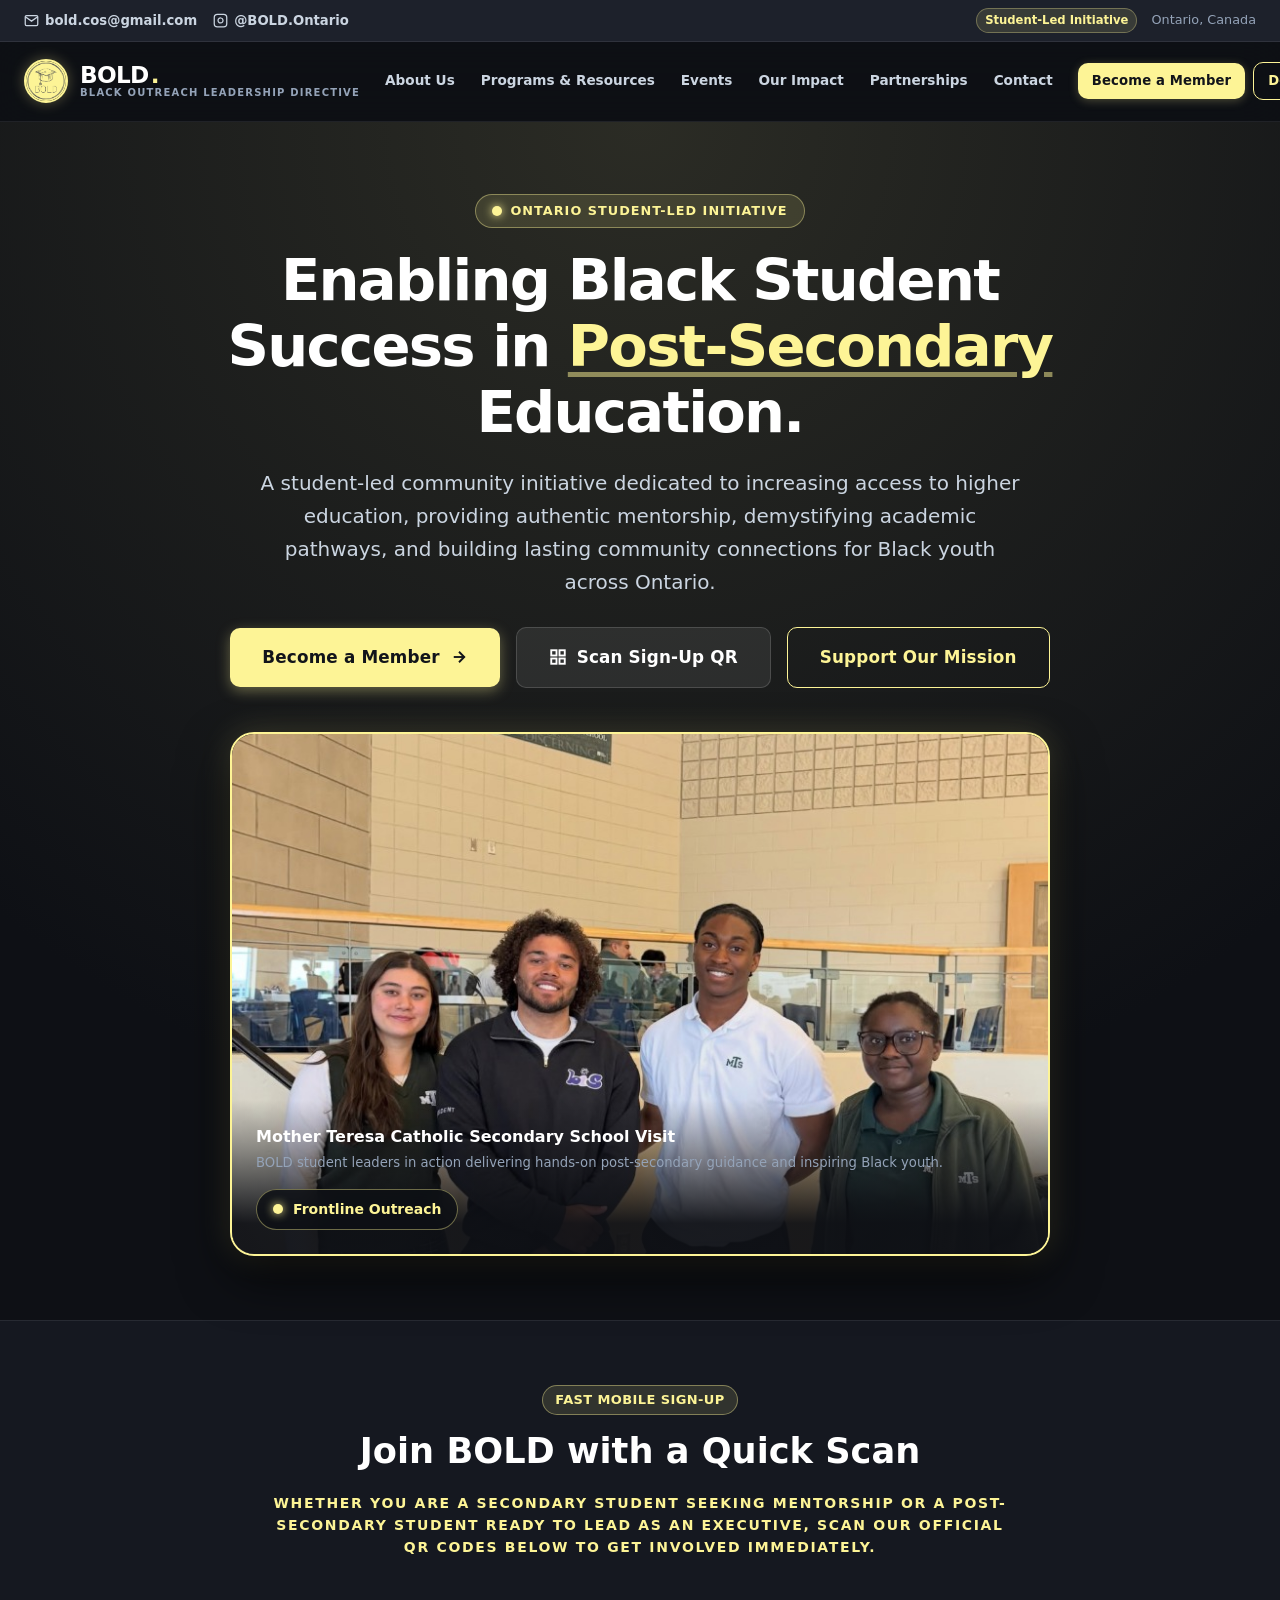
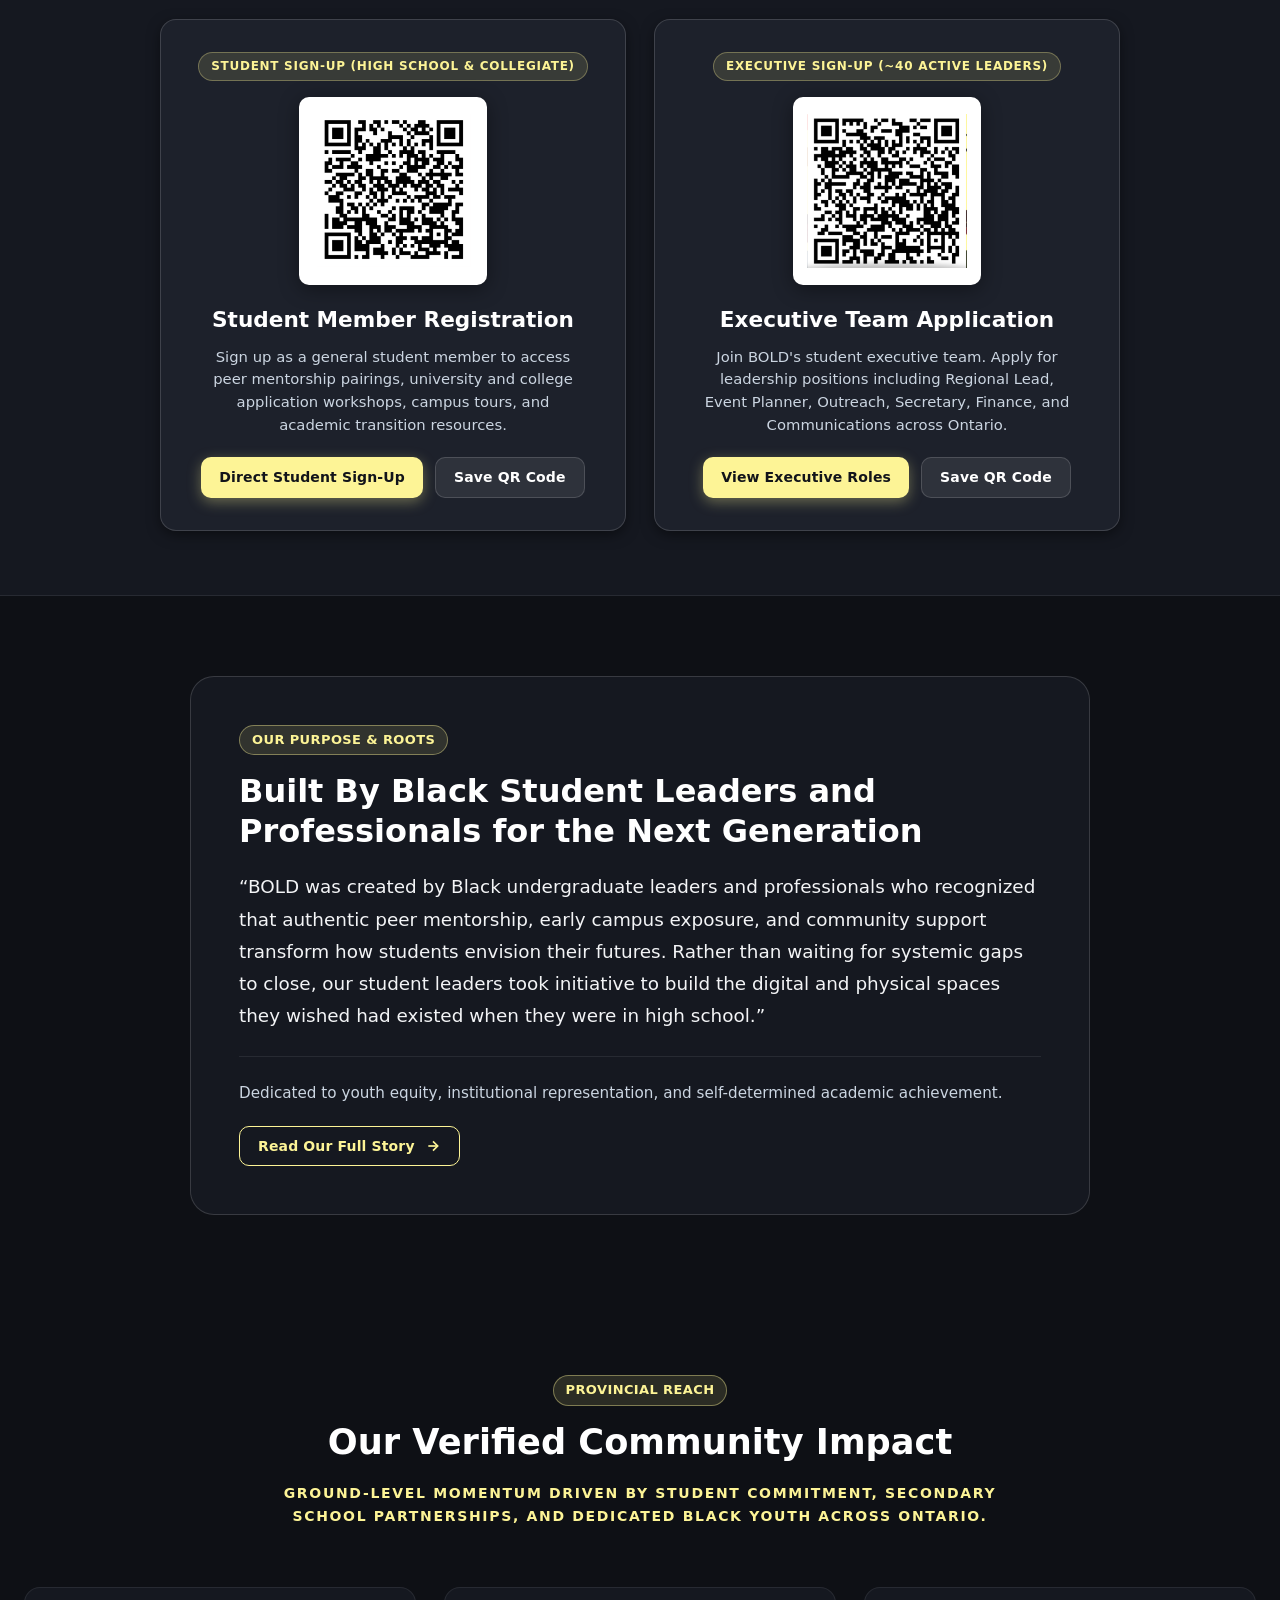
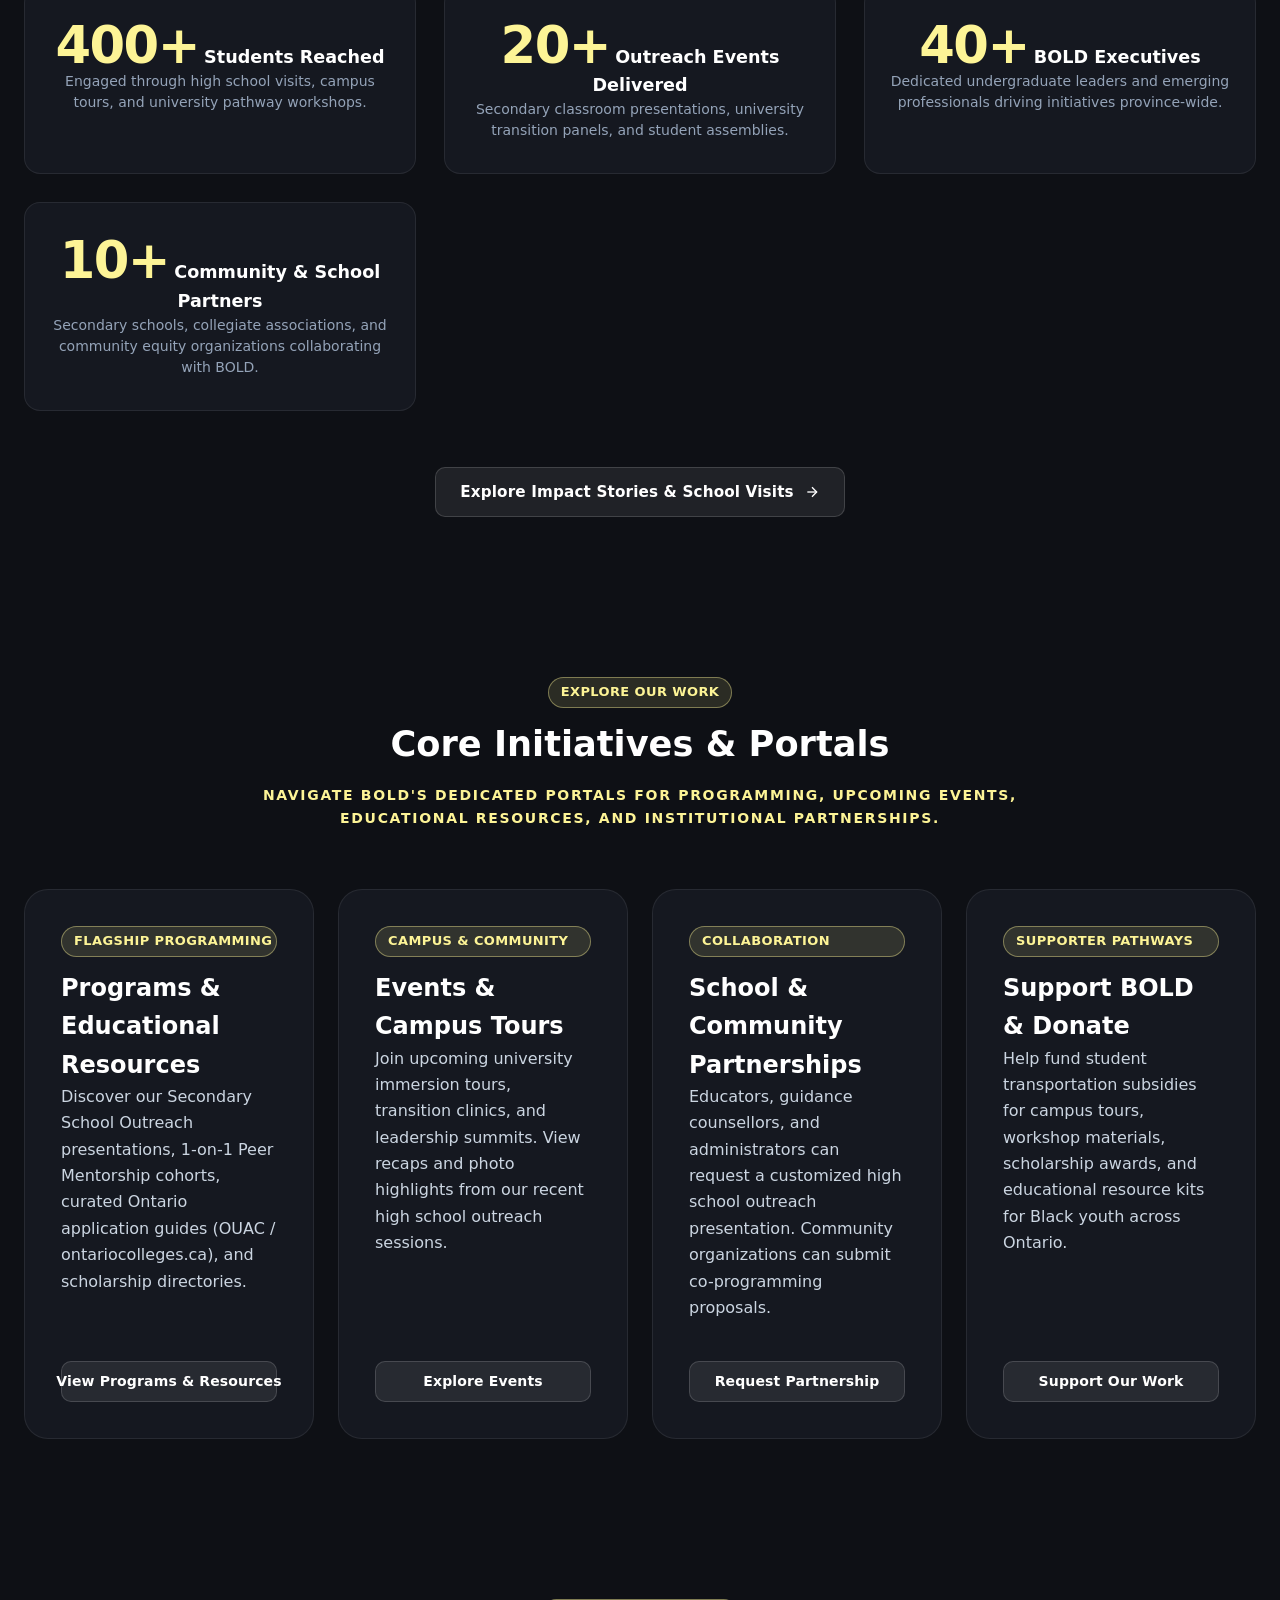
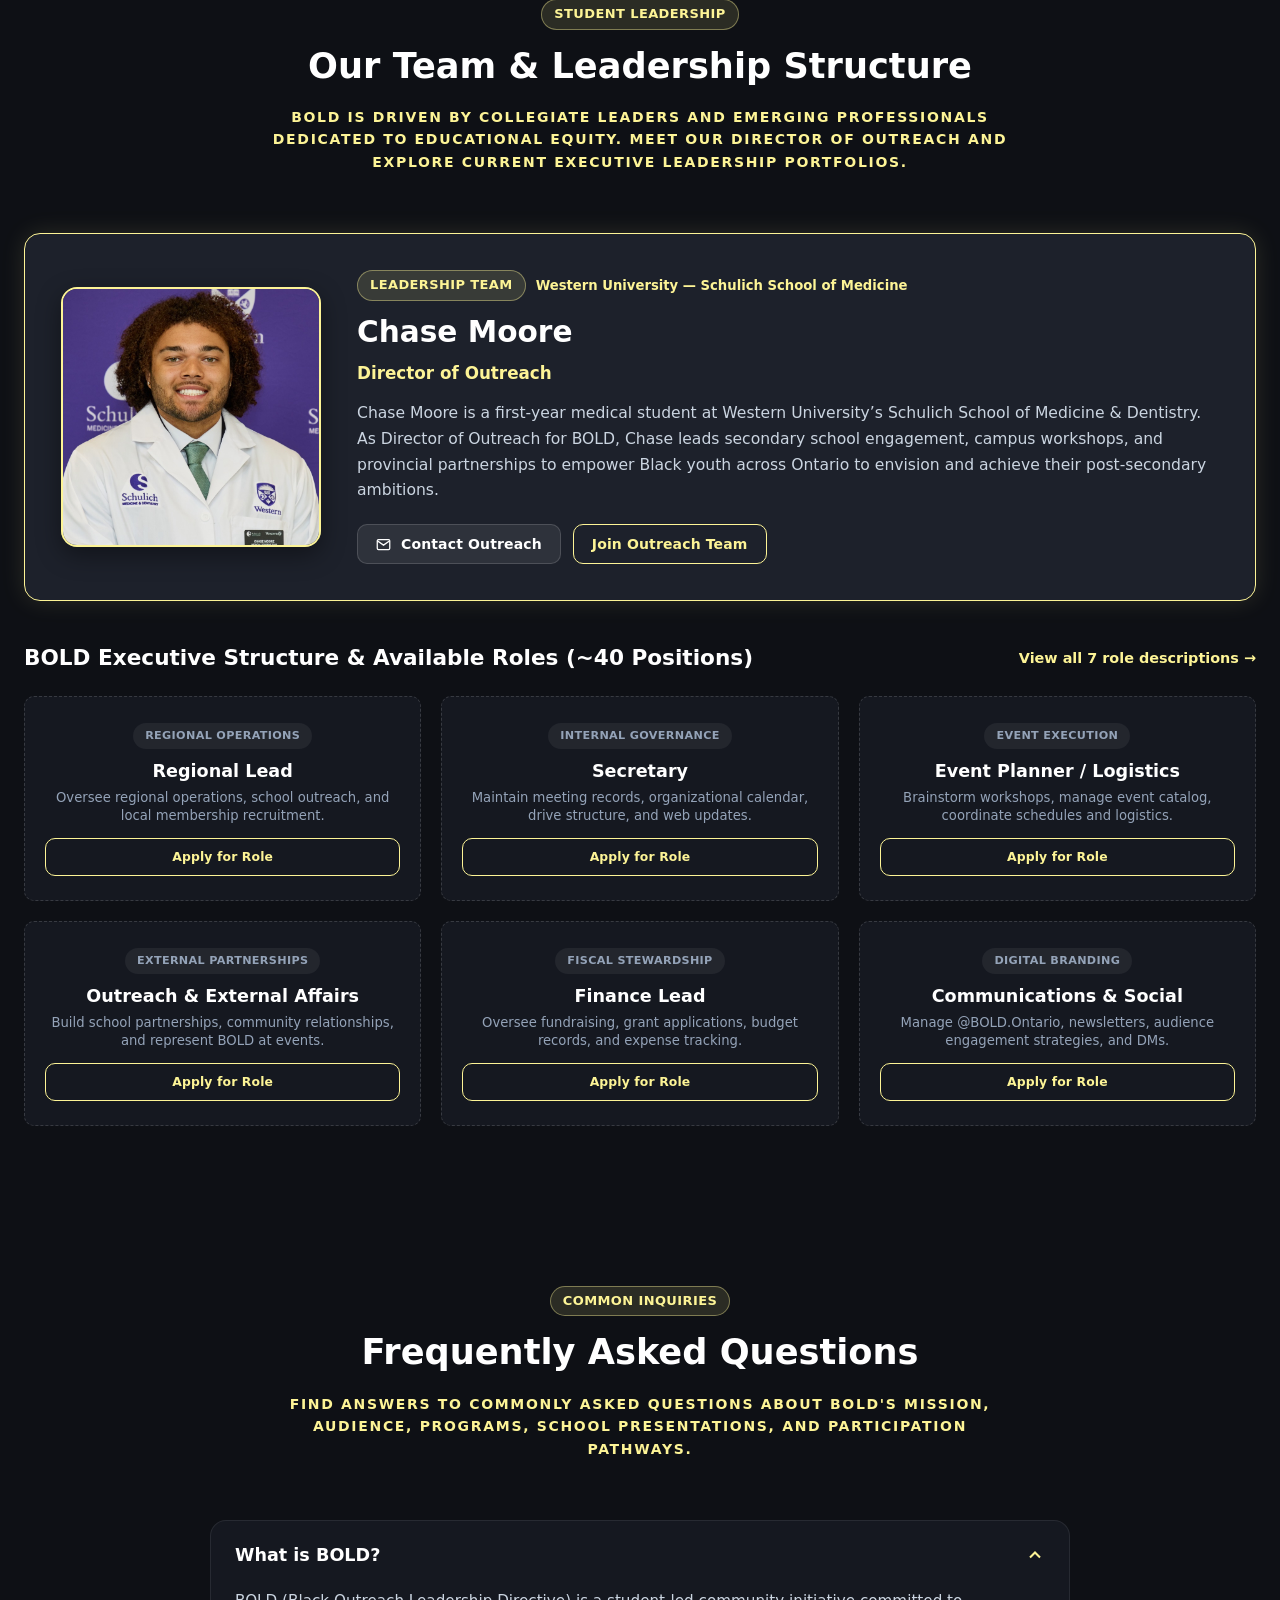
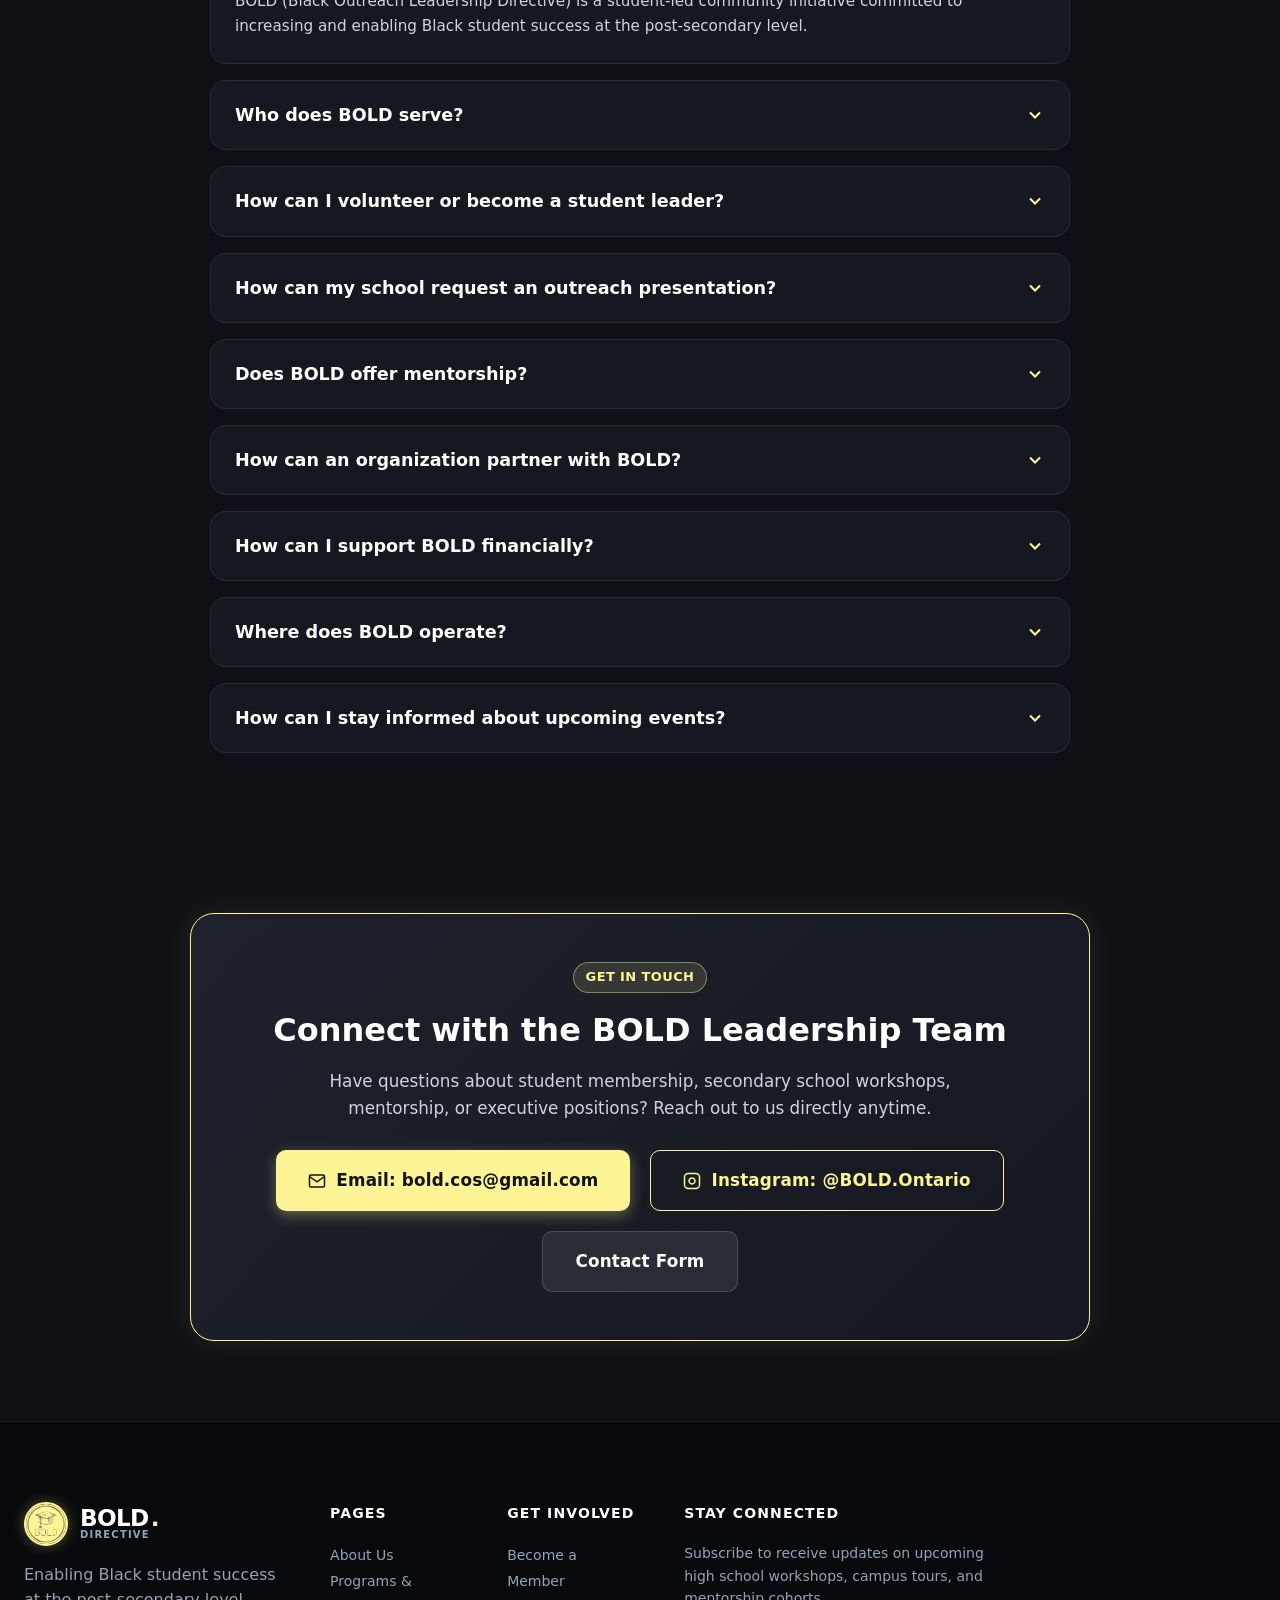
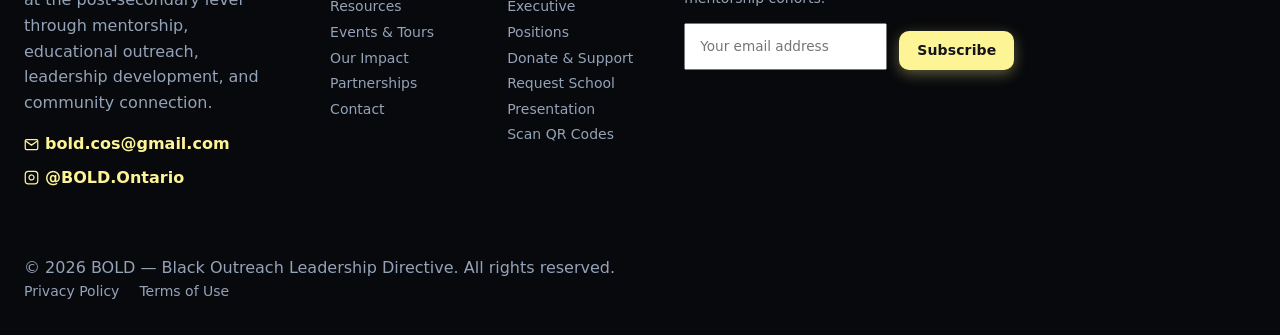
==== index.html @ ca9efd26 "Add files via upload" ====
<!DOCTYPE html>
<html lang="en-CA">
<head>
  <meta charset="UTF-8">
  <meta name="viewport" content="width=device-width, initial-scale=1.0">
  <title>BOLD — Black Outreach Leadership Directive | Enabling Black Student Success</title>
  <meta name="description" content="BOLD is a student-led community initiative dedicated to increasing and enabling Black student success at the post-secondary level in Ontario through mentorship, school outreach, and leadership.">
  <link rel="stylesheet" href="css/style.css">
  <link rel="icon" type="image/png" href="assets/images/bold-logo.png">
</head>
<body>

  <!-- Prominent Top Contact Bar -->
  <aside class="prominent-contact-bar" aria-label="Official Contact Information">
    <div class="container prominent-contact-inner">
      <div class="contact-bar-left">
        <a href="mailto:bold.cos@gmail.com" class="contact-item-link">
          <svg width="15" height="15" viewBox="0 0 24 24" fill="none" stroke="currentColor" stroke-width="2"><path d="M4 4h16c1.1 0 2 .9 2 2v12c0 1.1-.9 2-2 2H4c-1.1 0-2-.9-2-2V6c0-1.1.9-2 2-2z"></path><polyline points="22,6 12,13 2,6"></polyline></svg>
          <span>bold.cos@gmail.com</span>
        </a>
        <a href="https://instagram.com/BOLD.Ontario" target="_blank" rel="noopener noreferrer" class="contact-item-link">
          <svg width="15" height="15" viewBox="0 0 24 24" fill="none" stroke="currentColor" stroke-width="2"><rect x="2" y="2" width="20" height="20" rx="5" ry="5"></rect><path d="M16 11.37A4 4 0 1 1 12.63 8 4 4 0 0 1 16 11.37z"></path><line x1="17.5" y1="6.5" x2="17.51" y2="6.5"></line></svg>
          <span>@BOLD.Ontario</span>
        </a>
      </div>
      <div class="contact-bar-right">
        <span class="contact-item-badge">Student-Led Initiative</span>
        <span style="color: var(--text-muted); font-size: 0.8rem;">Ontario, Canada</span>
      </div>
    </div>
  </aside>

  <!-- Sticky Site Header -->
  <header class="site-header" role="banner">
    <div class="container header-inner">
      <!-- Official Logo Lockup -->
      <a href="index.html" class="brand-logo" aria-label="BOLD Home">
        <img src="assets/images/bold-logo.png" alt="BOLD Official Logo" class="brand-logo-img">
        <div class="brand-text-wrap">
          <span class="brand-acronym">BOLD<span class="brand-dot">.</span></span>
          <span class="brand-subtext">Black Outreach Leadership Directive</span>
        </div>
      </a>

      <!-- Desktop Navigation Menu (Uniform Equivalent Spacing) -->
      <nav class="nav-menu" role="navigation" aria-label="Primary Navigation">
        <a href="about.html" class="nav-link">About Us</a>
        <a href="programs.html" class="nav-link">Programs & Resources</a>
        <a href="events.html" class="nav-link">Events</a>
        <a href="impact.html" class="nav-link">Our Impact</a>
        <a href="partnerships.html" class="nav-link">Partnerships</a>
        <a href="contact.html" class="nav-link">Contact</a>
      </nav>

      <!-- Header CTAs (Fully Visible, No Cutoff) -->
      <div class="header-actions">
        <a href="become-a-member.html" class="btn btn-member-nav">Become a Member</a>
        <a href="donate.html" class="btn btn-donate-nav">Donate</a>
      </div>

      <!-- Mobile Hamburger Toggle -->
      <button class="mobile-nav-toggle" aria-label="Open Navigation Menu" aria-expanded="false">
        <svg width="24" height="24" viewBox="0 0 24 24" fill="none" stroke="currentColor" stroke-width="2.2"><line x1="3" y1="12" x2="21" y2="12"></line><line x1="3" y1="6" x2="21" y2="6"></line><line x1="3" y1="18" x2="21" y2="18"></line></svg>
      </button>
    </div>
  </header>

  <!-- Mobile Drawer Overlay -->
  <div class="mobile-drawer-overlay" aria-hidden="true">
    <div class="mobile-drawer" role="dialog" aria-modal="true" aria-label="Mobile Navigation Menu">
      <div class="mobile-drawer-header">
        <a href="index.html" class="brand-logo">
          <img src="assets/images/bold-logo.png" alt="BOLD Logo" class="brand-logo-img">
          <div class="brand-text-wrap">
            <span class="brand-acronym">BOLD<span class="brand-dot">.</span></span>
            <span class="brand-subtext">Directive</span>
          </div>
        </a>
        <button class="mobile-drawer-close" aria-label="Close Menu">
          <svg width="22" height="22" viewBox="0 0 24 24" fill="none" stroke="currentColor" stroke-width="2.2"><line x1="18" y1="6" x2="6" y2="18"></line><line x1="6" y1="6" x2="18" y2="18"></line></svg>
        </button>
      </div>

      <nav class="mobile-drawer-menu">
        <a href="index.html" class="mobile-nav-link active">Home</a>
        <a href="about.html" class="mobile-nav-link">About Us</a>
        <a href="programs.html" class="mobile-nav-link">Programs & Resources</a>
        <a href="events.html" class="mobile-nav-link">Events</a>
        <a href="impact.html" class="mobile-nav-link">Our Impact</a>
        <a href="partnerships.html" class="mobile-nav-link">Partnerships</a>
        <a href="contact.html" class="mobile-nav-link">Contact</a>
        <a href="become-a-member.html" class="mobile-nav-link" style="color: var(--bold-yellow); font-weight: 700;">Become a Member</a>
        <a href="donate.html" class="mobile-nav-link" style="color: var(--bold-yellow); font-weight: 700;">Donate</a>
      </nav>

      <div style="padding-top: 20px; border-top: 1px solid var(--border-subtle); display: flex; flex-direction: column; gap: 12px;">
        <div style="font-size: 0.8rem; text-transform: uppercase; letter-spacing: 0.08em; color: var(--text-muted);">Direct Contact</div>
        <a href="mailto:bold.cos@gmail.com" style="color: var(--text-white); font-size: 0.95rem; font-weight: 600; text-decoration: none;">bold.cos@gmail.com</a>
        <a href="https://instagram.com/BOLD.Ontario" target="_blank" rel="noopener noreferrer" style="color: var(--bold-yellow); font-size: 0.95rem; font-weight: 700; text-decoration: none;">@BOLD.Ontario on Instagram</a>
      </div>
    </div>
  </div>

  <main id="mainContent">

    <!-- Hero Section (Front & Center High School Visit Photo) -->
    <section class="hero-section">
      <div class="container">
        <div class="hero-header-center">
          <div style="display: inline-flex; align-items: center; gap: 8px; background: rgba(253, 244, 150, 0.12); border: 1px solid rgba(253, 244, 150, 0.4); padding: 6px 16px; border-radius: var(--radius-full); margin-bottom: 20px;">
            <span class="pulse-indicator"></span>
            <span style="font-size: 0.8rem; font-weight: 800; text-transform: uppercase; letter-spacing: 0.08em; color: var(--bold-yellow);">Ontario Student-Led Initiative</span>
          </div>

          <h1 class="hero-title">
            Enabling Black Student Success in <span class="highlight-word">Post-Secondary</span> Education.
          </h1>

          <p class="hero-description">
            A student-led community initiative dedicated to increasing access to higher education, providing authentic mentorship, demystifying academic pathways, and building lasting community connections for Black youth across Ontario.
          </p>

          <div class="hero-cta-group">
            <a href="become-a-member.html" class="btn btn-primary btn-lg">
              <span>Become a Member</span>
              <svg width="18" height="18" viewBox="0 0 24 24" fill="none" stroke="currentColor" stroke-width="2.5"><line x1="5" y1="12" x2="19" y2="12"></line><polyline points="12 5 19 12 12 19"></polyline></svg>
            </a>
            <a href="#qr-signup" class="btn btn-secondary btn-lg">
              <svg width="18" height="18" viewBox="0 0 24 24" fill="none" stroke="currentColor" stroke-width="2.5"><rect x="3" y="3" width="7" height="7"></rect><rect x="14" y="3" width="7" height="7"></rect><rect x="14" y="14" width="7" height="7"></rect><rect x="3" y="14" width="7" height="7"></rect></svg>
              <span>Scan Sign-Up QR</span>
            </a>
            <a href="donate.html" class="btn btn-outline-yellow btn-lg">Support Our Mission</a>
          </div>
        </div>

        <!-- Front and Center Photo: Mother Teresa Catholic Secondary School Visit -->
        <div class="hero-featured-showcase">
          <img src="assets/images/event-school-visit.jpg" alt="BOLD High School Outreach Event at Mother Teresa Catholic Secondary School" loading="eager">
          <div class="hero-featured-caption">
            <div>
              <div style="font-weight: 800; font-size: 1rem; color: var(--text-white); margin-bottom: 2px;">
                Mother Teresa Catholic Secondary School Visit
              </div>
              <div style="color: var(--text-muted); font-size: 0.825rem;">
                BOLD student leaders in action delivering hands-on post-secondary guidance and inspiring Black youth.
              </div>
            </div>
            <div class="hero-caption-pill">
              <span class="pulse-indicator"></span>
              <span>Frontline Outreach</span>
            </div>
          </div>
        </div>
      </div>
    </section>

    <!-- Prominent QR Codes Sign-Up Section -->
    <section class="qr-codes-section" id="qr-signup">
      <div class="container">
        <div class="section-header text-center">
          <span class="badge badge-yellow" style="margin-bottom: 8px;">Fast Mobile Sign-Up</span>
          <h2 style="font-size: 2.2rem; font-weight: 900; color: var(--text-white); margin-bottom: 12px;">
            Join BOLD with a Quick Scan
          </h2>
          <p class="section-subtitle">
            Whether you are a secondary student seeking mentorship or a post-secondary student ready to lead as an executive, scan our official QR codes below to get involved immediately.
          </p>
        </div>

        <div class="qr-cards-grid">
          <!-- QR Card 1: Student Sign-up -->
          <article class="qr-card">
            <span class="qr-badge">Student Sign-Up (High School & Collegiate)</span>
            <div class="qr-image-wrapper">
              <img src="assets/images/qr-student-signup.png" alt="QR Code for BOLD Student Sign-Up" class="qr-image">
            </div>
            <h3 class="qr-card-title">Student Member Registration</h3>
            <p class="qr-card-desc">
              Sign up as a general student member to access peer mentorship pairings, university and college application workshops, campus tours, and academic transition resources.
            </p>
            <div style="display: flex; gap: 12px; flex-wrap: wrap; justify-content: center;">
              <a href="become-a-member.html#student-signup" class="btn btn-primary btn-sm">Direct Student Sign-Up</a>
              <a href="assets/images/qr-student-signup.png" download="BOLD-Student-Signup-QR.png" class="btn btn-secondary btn-sm">Save QR Code</a>
            </div>
          </article>

          <!-- QR Card 2: Executive Sign-up -->
          <article class="qr-card">
            <span class="qr-badge">Executive Sign-Up (~40 Active Leaders)</span>
            <div class="qr-image-wrapper">
              <img src="assets/images/qr-executive-signup.png" alt="QR Code for BOLD Executive Sign-Up" class="qr-image">
            </div>
            <h3 class="qr-card-title">Executive Team Application</h3>
            <p class="qr-card-desc">
              Join BOLD's student executive team. Apply for leadership positions including Regional Lead, Event Planner, Outreach, Secretary, Finance, and Communications across Ontario.
            </p>
            <div style="display: flex; gap: 12px; flex-wrap: wrap; justify-content: center;">
              <a href="become-a-member.html#exec-roles" class="btn btn-primary btn-sm">View Executive Roles</a>
              <a href="assets/images/qr-executive-signup.png" download="BOLD-Executive-Signup-QR.png" class="btn btn-secondary btn-sm">Save QR Code</a>
            </div>
          </article>
        </div>
      </div>
    </section>

    <!-- Mission & Founding Story Section (With Exact Verified Copy) -->
    <section class="section">
      <div class="container">
        <div style="max-width: 900px; margin: 0 auto; background: var(--bg-surface-1); border: 1px solid var(--border-medium); border-radius: var(--radius-xl); padding: 48px; position: relative;">
          <span class="badge badge-yellow" style="margin-bottom: 16px;">Our Purpose & Roots</span>
          <h2 style="font-size: 2rem; font-weight: 900; color: var(--text-white); margin-bottom: 20px; line-height: 1.25;">
            Built By Black Student Leaders and Professionals for the Next Generation
          </h2>
          <p style="font-size: 1.15rem; line-height: 1.75; color: var(--text-primary); margin-bottom: 24px; font-weight: 500;">
            “BOLD was created by Black undergraduate leaders and professionals who recognized that authentic peer mentorship, early campus exposure, and community support transform how students envision their futures. Rather than waiting for systemic gaps to close, our student leaders took initiative to build the digital and physical spaces they wished had existed when they were in high school.”
          </p>
          <div style="display: flex; align-items: center; justify-content: space-between; gap: 20px; flex-wrap: wrap; padding-top: 24px; border-top: 1px solid var(--border-subtle);">
            <div style="color: var(--text-secondary); font-size: 0.95rem;">
              Dedicated to youth equity, institutional representation, and self-determined academic achievement.
            </div>
            <a href="about.html" class="btn btn-outline-yellow btn-sm">
              <span>Read Our Full Story</span>
              <svg width="16" height="16" viewBox="0 0 24 24" fill="none" stroke="currentColor" stroke-width="2.5"><line x1="5" y1="12" x2="19" y2="12"></line><polyline points="12 5 19 12 12 19"></polyline></svg>
            </a>
          </div>
        </div>
      </div>
    </section>

    <!-- Verified Impact Metrics Section -->
    <section class="section section-dark">
      <div class="container">
        <div class="section-header text-center">
          <span class="badge badge-yellow" style="margin-bottom: 8px;">Provincial Reach</span>
          <h2 style="font-size: 2.2rem; font-weight: 900; color: var(--text-white); margin-bottom: 12px;">
            Our Verified Community Impact
          </h2>
          <p class="section-subtitle">
            Ground-level momentum driven by student commitment, secondary school partnerships, and dedicated Black youth across Ontario.
          </p>
        </div>

        <div class="impact-metrics-grid">
          <div class="metric-card">
            <span class="metric-number">400+</span>
            <span class="metric-label">Students Reached</span>
            <p class="metric-desc">Engaged through high school visits, campus tours, and university pathway workshops.</p>
          </div>
          <div class="metric-card">
            <span class="metric-number">20+</span>
            <span class="metric-label">Outreach Events Delivered</span>
            <p class="metric-desc">Secondary classroom presentations, university transition panels, and student assemblies.</p>
          </div>
          <div class="metric-card">
            <span class="metric-number">40+</span>
            <span class="metric-label">BOLD Executives</span>
            <p class="metric-desc">Dedicated undergraduate leaders and emerging professionals driving initiatives province-wide.</p>
          </div>
          <div class="metric-card">
            <span class="metric-number">10+</span>
            <span class="metric-label">Community & School Partners</span>
            <p class="metric-desc">Secondary schools, collegiate associations, and community equity organizations collaborating with BOLD.</p>
          </div>
        </div>

        <div style="text-align: center; margin-top: 36px;">
          <a href="impact.html" class="btn btn-secondary">
            <span>Explore Impact Stories & School Visits</span>
            <svg width="16" height="16" viewBox="0 0 24 24" fill="none" stroke="currentColor" stroke-width="2"><line x1="5" y1="12" x2="19" y2="12"></line><polyline points="12 5 19 12 12 19"></polyline></svg>
          </a>
        </div>
      </div>
    </section>

    <!-- Explore BOLD Portal Cards (Directing to Separate Pages) -->
    <section class="section">
      <div class="container">
        <div class="section-header text-center">
          <span class="badge badge-yellow" style="margin-bottom: 8px;">Explore Our Work</span>
          <h2 style="font-size: 2.2rem; font-weight: 900; color: var(--text-white); margin-bottom: 12px;">
            Core Initiatives & Portals
          </h2>
          <p class="section-subtitle">
            Navigate BOLD's dedicated portals for programming, upcoming events, educational resources, and institutional partnerships.
          </p>
        </div>

        <div style="display: grid; grid-template-columns: repeat(auto-fit, minmax(280px, 1fr)); gap: 24px;">
          <!-- Card 1 -->
          <div class="program-card">
            <span class="badge badge-yellow" style="margin-bottom: 12px;">Flagship Programming</span>
            <h3 class="program-title">Programs & Educational Resources</h3>
            <p class="program-desc">
              Discover our Secondary School Outreach presentations, 1-on-1 Peer Mentorship cohorts, curated Ontario application guides (OUAC / ontariocolleges.ca), and scholarship directories.
            </p>
            <div style="margin-top: auto; padding-top: 16px;">
              <a href="programs.html" class="btn btn-secondary btn-sm" style="width: 100%;">View Programs & Resources</a>
            </div>
          </div>

          <!-- Card 2 -->
          <div class="program-card">
            <span class="badge badge-yellow" style="margin-bottom: 12px;">Campus & Community</span>
            <h3 class="program-title">Events & Campus Tours</h3>
            <p class="program-desc">
              Join upcoming university immersion tours, transition clinics, and leadership summits. View recaps and photo highlights from our recent high school outreach sessions.
            </p>
            <div style="margin-top: auto; padding-top: 16px;">
              <a href="events.html" class="btn btn-secondary btn-sm" style="width: 100%;">Explore Events</a>
            </div>
          </div>

          <!-- Card 3 -->
          <div class="program-card">
            <span class="badge badge-yellow" style="margin-bottom: 12px;">Collaboration</span>
            <h3 class="program-title">School & Community Partnerships</h3>
            <p class="program-desc">
              Educators, guidance counsellors, and administrators can request a customized high school outreach presentation. Community organizations can submit co-programming proposals.
            </p>
            <div style="margin-top: auto; padding-top: 16px;">
              <a href="partnerships.html" class="btn btn-secondary btn-sm" style="width: 100%;">Request Partnership</a>
            </div>
          </div>

          <!-- Card 4 -->
          <div class="program-card">
            <span class="badge badge-yellow" style="margin-bottom: 12px;">Supporter Pathways</span>
            <h3 class="program-title">Support BOLD & Donate</h3>
            <p class="program-desc">
              Help fund student transportation subsidies for campus tours, workshop materials, scholarship awards, and educational resource kits for Black youth across Ontario.
            </p>
            <div style="margin-top: auto; padding-top: 16px;">
              <a href="donate.html" class="btn btn-secondary btn-sm" style="width: 100%;">Support Our Work</a>
            </div>
          </div>
        </div>
      </div>
    </section>

    <!-- Our Team & Leadership Structure Section -->
    <section class="section section-dark">
      <div class="container">
        <div class="section-header text-center">
          <span class="badge badge-yellow" style="margin-bottom: 8px;">Student Leadership</span>
          <h2 style="font-size: 2.2rem; font-weight: 900; color: var(--text-white); margin-bottom: 12px;">
            Our Team & Leadership Structure
          </h2>
          <p class="section-subtitle">
            BOLD is driven by collegiate leaders and emerging professionals dedicated to educational equity. Meet our Director of Outreach and explore current executive leadership portfolios.
          </p>
        </div>

        <!-- Featured Director: Chase Moore -->
        <div class="team-chase-featured">
          <div class="team-chase-photo-wrap">
            <img src="assets/images/chase-moore.jpg" alt="Chase Moore — Director of Outreach, BOLD" class="team-chase-photo">
          </div>
          <div>
            <div style="display: flex; align-items: center; gap: 10px; margin-bottom: 8px; flex-wrap: wrap;">
              <span class="badge badge-yellow">Leadership Team</span>
              <span style="color: var(--bold-yellow); font-size: 0.825rem; font-weight: 700;">Western University — Schulich School of Medicine</span>
            </div>
            <h3 style="font-size: 1.85rem; font-weight: 900; color: var(--text-white); margin-bottom: 4px;">
              Chase Moore
            </h3>
            <div style="font-size: 1.05rem; font-weight: 700; color: var(--bold-yellow); margin-bottom: 14px;">
              Director of Outreach
            </div>
            <p style="font-size: 0.975rem; color: var(--text-secondary); line-height: 1.65; margin-bottom: 20px;">
              Chase Moore is a first-year medical student at Western University’s Schulich School of Medicine & Dentistry. As Director of Outreach for BOLD, Chase leads secondary school engagement, campus workshops, and provincial partnerships to empower Black youth across Ontario to envision and achieve their post-secondary ambitions.
            </p>
            <div style="display: flex; gap: 12px; flex-wrap: wrap;">
              <a href="mailto:bold.cos@gmail.com" class="btn btn-secondary btn-sm">
                <svg width="15" height="15" viewBox="0 0 24 24" fill="none" stroke="currentColor" stroke-width="2"><path d="M4 4h16c1.1 0 2 .9 2 2v12c0 1.1-.9 2-2 2H4c-1.1 0-2-.9-2-2V6c0-1.1.9-2 2-2z"></path><polyline points="22,6 12,13 2,6"></polyline></svg>
                <span>Contact Outreach</span>
              </a>
              <a href="become-a-member.html" class="btn btn-outline-yellow btn-sm">Join Outreach Team</a>
            </div>
          </div>
        </div>

        <!-- Organizational Structure: Open Executive Positions -->
        <div>
          <div style="display: flex; align-items: center; justify-content: space-between; margin-bottom: 20px; flex-wrap: wrap; gap: 12px;">
            <h3 style="font-size: 1.35rem; font-weight: 800; color: var(--text-white);">
              BOLD Executive Structure & Available Roles (~40 Positions)
            </h3>
            <a href="become-a-member.html#exec-roles" style="color: var(--bold-yellow); font-weight: 700; font-size: 0.9rem; text-decoration: none;">
              View all 7 role descriptions →
            </a>
          </div>

          <div class="team-placeholder-grid">
            <div class="team-placeholder-card">
              <span class="badge" style="background: rgba(255,255,255,0.06); color: var(--text-muted); font-size: 0.7rem; margin-bottom: 8px;">Regional Operations</span>
              <h4 style="color: var(--text-white); font-size: 1.1rem; font-weight: 800; margin-bottom: 4px;">Regional Lead</h4>
              <p style="color: var(--text-muted); font-size: 0.825rem; line-height: 1.4; margin-bottom: 12px;">Oversee regional operations, school outreach, and local membership recruitment.</p>
              <a href="become-a-member.html#exec-roles" class="btn btn-outline-yellow btn-sm" style="width: 100%; font-size: 0.775rem;">Apply for Role</a>
            </div>

            <div class="team-placeholder-card">
              <span class="badge" style="background: rgba(255,255,255,0.06); color: var(--text-muted); font-size: 0.7rem; margin-bottom: 8px;">Internal Governance</span>
              <h4 style="color: var(--text-white); font-size: 1.1rem; font-weight: 800; margin-bottom: 4px;">Secretary</h4>
              <p style="color: var(--text-muted); font-size: 0.825rem; line-height: 1.4; margin-bottom: 12px;">Maintain meeting records, organizational calendar, drive structure, and web updates.</p>
              <a href="become-a-member.html#exec-roles" class="btn btn-outline-yellow btn-sm" style="width: 100%; font-size: 0.775rem;">Apply for Role</a>
            </div>

            <div class="team-placeholder-card">
              <span class="badge" style="background: rgba(255,255,255,0.06); color: var(--text-muted); font-size: 0.7rem; margin-bottom: 8px;">Event Execution</span>
              <h4 style="color: var(--text-white); font-size: 1.1rem; font-weight: 800; margin-bottom: 4px;">Event Planner / Logistics</h4>
              <p style="color: var(--text-muted); font-size: 0.825rem; line-height: 1.4; margin-bottom: 12px;">Brainstorm workshops, manage event catalog, coordinate schedules and logistics.</p>
              <a href="become-a-member.html#exec-roles" class="btn btn-outline-yellow btn-sm" style="width: 100%; font-size: 0.775rem;">Apply for Role</a>
            </div>

            <div class="team-placeholder-card">
              <span class="badge" style="background: rgba(255,255,255,0.06); color: var(--text-muted); font-size: 0.7rem; margin-bottom: 8px;">External Partnerships</span>
              <h4 style="color: var(--text-white); font-size: 1.1rem; font-weight: 800; margin-bottom: 4px;">Outreach & External Affairs</h4>
              <p style="color: var(--text-muted); font-size: 0.825rem; line-height: 1.4; margin-bottom: 12px;">Build school partnerships, community relationships, and represent BOLD at events.</p>
              <a href="become-a-member.html#exec-roles" class="btn btn-outline-yellow btn-sm" style="width: 100%; font-size: 0.775rem;">Apply for Role</a>
            </div>

            <div class="team-placeholder-card">
              <span class="badge" style="background: rgba(255,255,255,0.06); color: var(--text-muted); font-size: 0.7rem; margin-bottom: 8px;">Fiscal Stewardship</span>
              <h4 style="color: var(--text-white); font-size: 1.1rem; font-weight: 800; margin-bottom: 4px;">Finance Lead</h4>
              <p style="color: var(--text-muted); font-size: 0.825rem; line-height: 1.4; margin-bottom: 12px;">Oversee fundraising, grant applications, budget records, and expense tracking.</p>
              <a href="become-a-member.html#exec-roles" class="btn btn-outline-yellow btn-sm" style="width: 100%; font-size: 0.775rem;">Apply for Role</a>
            </div>

            <div class="team-placeholder-card">
              <span class="badge" style="background: rgba(255,255,255,0.06); color: var(--text-muted); font-size: 0.7rem; margin-bottom: 8px;">Digital Branding</span>
              <h4 style="color: var(--text-white); font-size: 1.1rem; font-weight: 800; margin-bottom: 4px;">Communications & Social</h4>
              <p style="color: var(--text-muted); font-size: 0.825rem; line-height: 1.4; margin-bottom: 12px;">Manage @BOLD.Ontario, newsletters, audience engagement strategies, and DMs.</p>
              <a href="become-a-member.html#exec-roles" class="btn btn-outline-yellow btn-sm" style="width: 100%; font-size: 0.775rem;">Apply for Role</a>
            </div>
          </div>
        </div>
      </div>
    </section>

    <!-- Frequently Asked Questions Section (The 9 Tailored FAQs) -->
    <section class="section" id="faq">
      <div class="container">
        <div class="section-header text-center">
          <span class="badge badge-yellow" style="margin-bottom: 8px;">Common Inquiries</span>
          <h2 style="font-size: 2.2rem; font-weight: 900; color: var(--text-white); margin-bottom: 12px;">
            Frequently Asked Questions
          </h2>
          <p class="section-subtitle">
            Find answers to commonly asked questions about BOLD's mission, audience, programs, school presentations, and participation pathways.
          </p>
        </div>

        <div class="faq-wrap">
          <!-- FAQ 1 -->
          <div class="faq-item open">
            <button class="faq-question" aria-expanded="true">
              <span>What is BOLD?</span>
              <svg class="faq-icon" width="20" height="20" viewBox="0 0 24 24" fill="none" stroke="currentColor" stroke-width="2.5"><polyline points="6 9 12 15 18 9"></polyline></svg>
            </button>
            <div class="faq-answer">
              BOLD (Black Outreach Leadership Directive) is a student-led community initiative committed to increasing and enabling Black student success at the post-secondary level.
            </div>
          </div>

          <!-- FAQ 2 -->
          <div class="faq-item">
            <button class="faq-question" aria-expanded="false">
              <span>Who does BOLD serve?</span>
              <svg class="faq-icon" width="20" height="20" viewBox="0 0 24 24" fill="none" stroke="currentColor" stroke-width="2.5"><polyline points="6 9 12 15 18 9"></polyline></svg>
            </button>
            <div class="faq-answer">
              BOLD supports Black students exploring or navigating post-secondary education, and works with the families, educators, and organizations around them.
            </div>
          </div>

          <!-- FAQ 3 -->
          <div class="faq-item">
            <button class="faq-question" aria-expanded="false">
              <span>How can I volunteer or become a student leader?</span>
              <svg class="faq-icon" width="20" height="20" viewBox="0 0 24 24" fill="none" stroke="currentColor" stroke-width="2.5"><polyline points="6 9 12 15 18 9"></polyline></svg>
            </button>
            <div class="faq-answer">
              Complete the interest form on our <a href="become-a-member.html" style="color: var(--bold-yellow); text-decoration: underline;">Become a Member</a> page or scan our Student / Executive QR codes. Current student and executive roles are actively recruiting across Ontario.
            </div>
          </div>

          <!-- FAQ 4 -->
          <div class="faq-item">
            <button class="faq-question" aria-expanded="false">
              <span>How can my school request an outreach presentation?</span>
              <svg class="faq-icon" width="20" height="20" viewBox="0 0 24 24" fill="none" stroke="currentColor" stroke-width="2.5"><polyline points="6 9 12 15 18 9"></polyline></svg>
            </button>
            <div class="faq-answer">
              Send us a request through the <a href="partnerships.html" style="color: var(--bold-yellow); text-decoration: underline;">Partnerships page</a> or the <a href="contact.html" style="color: var(--bold-yellow); text-decoration: underline;">Contact form</a> and choose “School outreach request”. You can also reach our Outreach team directly at <a href="mailto:bold.cos@gmail.com" style="color: var(--bold-yellow);">bold.cos@gmail.com</a>.
            </div>
          </div>

          <!-- FAQ 5 -->
          <div class="faq-item">
            <button class="faq-question" aria-expanded="false">
              <span>Does BOLD offer mentorship?</span>
              <svg class="faq-icon" width="20" height="20" viewBox="0 0 24 24" fill="none" stroke="currentColor" stroke-width="2.5"><polyline points="6 9 12 15 18 9"></polyline></svg>
            </button>
            <div class="faq-answer">
              Connecting students with mentors is a core part of BOLD's work. Current mentorship availability and cohort details are posted on the <a href="programs.html" style="color: var(--bold-yellow); text-decoration: underline;">Programs & Resources page</a>.
            </div>
          </div>

          <!-- FAQ 6 -->
          <div class="faq-item">
            <button class="faq-question" aria-expanded="false">
              <span>How can an organization partner with BOLD?</span>
              <svg class="faq-icon" width="20" height="20" viewBox="0 0 24 24" fill="none" stroke="currentColor" stroke-width="2.5"><polyline points="6 9 12 15 18 9"></polyline></svg>
            </button>
            <div class="faq-answer">
              Use the partnership inquiry form on the <a href="partnerships.html" style="color: var(--bold-yellow); text-decoration: underline;">Partnerships page</a> and tell us what you'd like to explore together, or contact <a href="mailto:bold.cos@gmail.com" style="color: var(--bold-yellow);">bold.cos@gmail.com</a>.
            </div>
          </div>

          <!-- FAQ 7 -->
          <div class="faq-item">
            <button class="faq-question" aria-expanded="false">
              <span>How can I support BOLD financially?</span>
              <svg class="faq-icon" width="20" height="20" viewBox="0 0 24 24" fill="none" stroke="currentColor" stroke-width="2.5"><polyline points="6 9 12 15 18 9"></polyline></svg>
            </button>
            <div class="faq-answer">
              Visit the <a href="donate.html" style="color: var(--bold-yellow); text-decoration: underline;">Donate page</a> to register your interest as a donor or sponsor. Contributions directly support student workshops, campus visit transport, and educational resources.
            </div>
          </div>

          <!-- FAQ 8 -->
          <div class="faq-item">
            <button class="faq-question" aria-expanded="false">
              <span>Where does BOLD operate?</span>
              <svg class="faq-icon" width="20" height="20" viewBox="0 0 24 24" fill="none" stroke="currentColor" stroke-width="2.5"><polyline points="6 9 12 15 18 9"></polyline></svg>
            </button>
            <div class="faq-answer">
              BOLD is active across Ontario, including high school outreach in London and Southwestern Ontario, the Greater Toronto Area, and expanding regional communities.
            </div>
          </div>

          <!-- FAQ 9 -->
          <div class="faq-item">
            <button class="faq-question" aria-expanded="false">
              <span>How can I stay informed about upcoming events?</span>
              <svg class="faq-icon" width="20" height="20" viewBox="0 0 24 24" fill="none" stroke="currentColor" stroke-width="2.5"><polyline points="6 9 12 15 18 9"></polyline></svg>
            </button>
            <div class="faq-answer">
              Subscribe to our newsletter in the footer, check the <a href="events.html" style="color: var(--bold-yellow); text-decoration: underline;">Events page</a>, or follow <a href="https://instagram.com/BOLD.Ontario" target="_blank" rel="noopener noreferrer" style="color: var(--bold-yellow);">@BOLD.Ontario</a> on Instagram.
            </div>
          </div>
        </div>
      </div>
    </section>

    <!-- Prominent Contact Call to Action Strip -->
    <section class="section section-dark">
      <div class="container">
        <div style="background: linear-gradient(135deg, var(--bg-surface-2) 0%, #151820 100%); border: 1.5px solid var(--bold-yellow); border-radius: var(--radius-xl); padding: 48px; text-align: center; max-width: 900px; margin: 0 auto; box-shadow: 0 0 30px rgba(253, 244, 150, 0.1);">
          <span class="badge badge-yellow" style="margin-bottom: 12px;">Get In Touch</span>
          <h2 style="font-size: 2rem; font-weight: 900; color: var(--text-white); margin-bottom: 12px;">
            Connect with the BOLD Leadership Team
          </h2>
          <p style="font-size: 1.05rem; color: var(--text-secondary); max-width: 650px; margin: 0 auto 28px; line-height: 1.6;">
            Have questions about student membership, secondary school workshops, mentorship, or executive positions? Reach out to us directly anytime.
          </p>

          <div style="display: flex; justify-content: center; gap: 20px; flex-wrap: wrap;">
            <a href="mailto:bold.cos@gmail.com" class="btn btn-primary btn-lg">
              <svg width="18" height="18" viewBox="0 0 24 24" fill="none" stroke="currentColor" stroke-width="2"><path d="M4 4h16c1.1 0 2 .9 2 2v12c0 1.1-.9 2-2 2H4c-1.1 0-2-.9-2-2V6c0-1.1.9-2 2-2z"></path><polyline points="22,6 12,13 2,6"></polyline></svg>
              <span>Email: bold.cos@gmail.com</span>
            </a>
            <a href="https://instagram.com/BOLD.Ontario" target="_blank" rel="noopener noreferrer" class="btn btn-outline-yellow btn-lg">
              <svg width="18" height="18" viewBox="0 0 24 24" fill="none" stroke="currentColor" stroke-width="2"><rect x="2" y="2" width="20" height="20" rx="5" ry="5"></rect><path d="M16 11.37A4 4 0 1 1 12.63 8 4 4 0 0 1 16 11.37z"></path><line x1="17.5" y1="6.5" x2="17.51" y2="6.5"></line></svg>
              <span>Instagram: @BOLD.Ontario</span>
            </a>
            <a href="contact.html" class="btn btn-secondary btn-lg">Contact Form</a>
          </div>
        </div>
      </div>
    </section>

  </main>

  <!-- Site Footer -->
  <footer class="site-footer" role="contentinfo">
    <div class="container">
      <div class="footer-grid">
        <!-- Col 1: Brand & Contact -->
        <div class="footer-col">
          <a href="index.html" class="brand-logo" style="margin-bottom: 16px;">
            <img src="assets/images/bold-logo.png" alt="BOLD Logo" class="brand-logo-img">
            <div class="brand-text-wrap">
              <span class="brand-acronym">BOLD<span class="brand-dot">.</span></span>
              <span class="brand-subtext">Directive</span>
            </div>
          </a>
          <p class="footer-tagline">
            Enabling Black student success at the post-secondary level through mentorship, educational outreach, leadership development, and community connection.
          </p>
          <div style="display: flex; flex-direction: column; gap: 8px; margin-top: 16px;">
            <a href="mailto:bold.cos@gmail.com" class="contact-item-link" style="color: var(--bold-yellow);">
              <svg width="15" height="15" viewBox="0 0 24 24" fill="none" stroke="currentColor" stroke-width="2"><path d="M4 4h16c1.1 0 2 .9 2 2v12c0 1.1-.9 2-2 2H4c-1.1 0-2-.9-2-2V6c0-1.1.9-2 2-2z"></path><polyline points="22,6 12,13 2,6"></polyline></svg>
              <span>bold.cos@gmail.com</span>
            </a>
            <a href="https://instagram.com/BOLD.Ontario" target="_blank" rel="noopener noreferrer" class="contact-item-link" style="color: var(--bold-yellow);">
              <svg width="15" height="15" viewBox="0 0 24 24" fill="none" stroke="currentColor" stroke-width="2"><rect x="2" y="2" width="20" height="20" rx="5" ry="5"></rect><path d="M16 11.37A4 4 0 1 1 12.63 8 4 4 0 0 1 16 11.37z"></path><line x1="17.5" y1="6.5" x2="17.51" y2="6.5"></line></svg>
              <span>@BOLD.Ontario</span>
            </a>
          </div>
        </div>

        <!-- Col 2: Navigation Links -->
        <div class="footer-col">
          <h4 class="footer-heading">Pages</h4>
          <ul class="footer-links">
            <li><a href="about.html" class="footer-link">About Us</a></li>
            <li><a href="programs.html" class="footer-link">Programs & Resources</a></li>
            <li><a href="events.html" class="footer-link">Events & Tours</a></li>
            <li><a href="impact.html" class="footer-link">Our Impact</a></li>
            <li><a href="partnerships.html" class="footer-link">Partnerships</a></li>
            <li><a href="contact.html" class="footer-link">Contact</a></li>
          </ul>
        </div>

        <!-- Col 3: Get Involved -->
        <div class="footer-col">
          <h4 class="footer-heading">Get Involved</h4>
          <ul class="footer-links">
            <li><a href="become-a-member.html" class="footer-link">Become a Member</a></li>
            <li><a href="become-a-member.html#exec-roles" class="footer-link">Executive Positions</a></li>
            <li><a href="donate.html" class="footer-link">Donate & Support</a></li>
            <li><a href="partnerships.html" class="footer-link">Request School Presentation</a></li>
            <li><a href="#qr-signup" class="footer-link">Scan QR Codes</a></li>
          </ul>
        </div>

        <!-- Col 4: Newsletter -->
        <div class="footer-col">
          <h4 class="footer-heading">Stay Connected</h4>
          <p style="font-size: 0.875rem; color: var(--text-muted); margin-bottom: 14px;">
            Subscribe to receive updates on upcoming high school workshops, campus tours, and mentorship cohorts.
          </p>
          <form class="newsletter-form" onsubmit="event.preventDefault(); alert('Thank you for subscribing to BOLD updates!'); this.reset();">
            <input type="email" placeholder="Your email address" class="form-input" style="padding: 10px 14px; font-size: 0.85rem;" required>
            <button type="submit" class="btn btn-primary btn-sm" style="width: 100%; justify-content: center; margin-top: 8px;">
              <span>Subscribe</span>
            </button>
          </form>
        </div>
      </div>

      <div class="footer-bottom">
        <div class="footer-copyright">
          &copy; <span id="currentYear">2026</span> BOLD — Black Outreach Leadership Directive. All rights reserved.
        </div>
        <div class="footer-legal-links">
          <button class="footer-link" data-modal-target="privacyModal">Privacy Policy</button>
          <button class="footer-link" data-modal-target="termsModal">Terms of Use</button>
        </div>
      </div>
    </div>
  </footer>

  <!-- Privacy Modal -->
  <div class="modal-overlay" id="privacyModal" role="dialog" aria-modal="true" aria-label="Privacy Policy">
    <div class="modal-dialog">
      <button class="modal-close-btn" aria-label="Close Modal"><svg width="20" height="20" viewBox="0 0 24 24" fill="none" stroke="currentColor" stroke-width="2"><line x1="18" y1="6" x2="6" y2="18"></line><line x1="6" y1="6" x2="18" y2="18"></line></svg></button>
      <span class="badge badge-yellow" style="margin-bottom: 8px;">Privacy & Trust</span>
      <h3 style="font-size: 1.65rem; font-weight: 800; color: var(--text-white); margin-bottom: 12px;">Privacy Policy</h3>
      <div style="max-height: 380px; overflow-y: auto; color: var(--text-secondary); font-size: 0.9rem; line-height: 1.6; display: flex; flex-direction: column; gap: 12px; margin-bottom: 24px;">
        <p>BOLD is committed to protecting student and family privacy. Information collected via sign-up forms is used exclusively for program communication, mentorship coordination, and event notifications.</p>
        <p>We do not sell, rent, or share personal information with third parties. For questions or data requests, contact bold.cos@gmail.com.</p>
      </div>
      <button class="btn btn-secondary modal-close-btn" style="position: static; width: 100%;">Close</button>
    </div>
  </div>

  <!-- Terms Modal -->
  <div class="modal-overlay" id="termsModal" role="dialog" aria-modal="true" aria-label="Terms of Use">
    <div class="modal-dialog">
      <button class="modal-close-btn" aria-label="Close Modal"><svg width="20" height="20" viewBox="0 0 24 24" fill="none" stroke="currentColor" stroke-width="2"><line x1="18" y1="6" x2="6" y2="18"></line><line x1="6" y1="6" x2="18" y2="18"></line></svg></button>
      <span class="badge badge-yellow" style="margin-bottom: 8px;">Community Guidelines</span>
      <h3 style="font-size: 1.65rem; font-weight: 800; color: var(--text-white); margin-bottom: 12px;">Terms of Use</h3>
      <div style="max-height: 380px; overflow-y: auto; color: var(--text-secondary); font-size: 0.9rem; line-height: 1.6; display: flex; flex-direction: column; gap: 12px; margin-bottom: 24px;">
        <p>BOLD is a student-led community initiative. All resources, workshops, and mentorship pairings are provided in good faith to support post-secondary educational attainment.</p>
        <p>All participants, mentors, and members are expected to foster welcoming, respectful, and safe environments for all attendees.</p>
      </div>
      <button class="btn btn-secondary modal-close-btn" style="position: static; width: 100%;">Close</button>
    </div>
  </div>

  <script src="js/data.js"></script>
  <script src="js/app.js"></script>
</body>
</html>
---- css/style.css ----
/* ==========================================================================
   BOLD — Black Outreach Leadership Directive
   Design System & Master Stylesheet
   WCAG 2.2 AA Compliant | Authentic Yellow & Charcoal Color Scheme
   ========================================================================== */

/* --- CSS Variables & Design Tokens (Matching Official BOLD Logo) --- */
:root {
  /* Official BOLD Brand Palette */
  --bold-yellow: #FDF496;         /* Exact background yellow from official logo */
  --bold-yellow-light: #FFFDE7;   /* Softest cream yellow */
  --bold-yellow-hover: #FFF59D;   /* Bright hover yellow */
  --bold-yellow-deep: #FDE047;    /* Rich saturated yellow */
  --bold-yellow-accent: #EAB308;  /* Deep gold border accent */
  --bold-yellow-glow: rgba(253, 244, 150, 0.25);
  --bold-yellow-subtle: rgba(253, 244, 150, 0.12);

  /* Deep Charcoal & Slate Canvas (High Contrast) */
  --bg-dark: #0E1015;
  --bg-surface-1: #151820;
  --bg-surface-2: #1D212B;
  --bg-surface-3: #262B37;
  --border-subtle: rgba(255, 255, 255, 0.08);
  --border-medium: rgba(255, 255, 255, 0.15);
  --border-yellow: rgba(253, 244, 150, 0.4);
  --border-focus: #FDF496;

  /* Typography & Text */
  --text-white: #FFFFFF;
  --text-primary: #F3F4F6;
  --text-secondary: #CBD5E1;
  --text-muted: #94A3B8;
  --text-dark: #12141A;
  --text-yellow: #FEF08A;

  /* State Colors */
  --success: #10B981;
  --success-bg: rgba(16, 185, 129, 0.14);
  --warning: #F59E0B;
  --warning-bg: rgba(245, 158, 11, 0.14);
  --info: #38BDF8;
  --info-bg: rgba(56, 189, 248, 0.14);
  --danger: #EF4444;
  --danger-bg: rgba(239, 68, 68, 0.14);

  /* Typography */
  --font-sans: system-ui, -apple-system, BlinkMacSystemFont, "Segoe UI", Roboto, "Helvetica Neue", Arial, sans-serif;
  --font-mono: ui-monospace, SFMono-Regular, Menlo, Monaco, Consolas, monospace;

  /* Harmonized Layout & Uniform Spacing */
  --container-max: 1360px;
  --header-height: 80px;
  --section-padding: 80px;
  --grid-gap: 28px;
  --radius-sm: 6px;
  --radius-md: 10px;
  --radius-lg: 16px;
  --radius-xl: 24px;
  --radius-full: 9999px;

  /* Shadows & Glassmorphism */
  --shadow-sm: 0 1px 3px 0 rgba(0, 0, 0, 0.4);
  --shadow-md: 0 4px 14px -1px rgba(0, 0, 0, 0.5);
  --shadow-lg: 0 12px 32px -4px rgba(0, 0, 0, 0.65);
  --shadow-yellow: 0 8px 24px -4px rgba(253, 244, 150, 0.3);
  --glass-bg: rgba(14, 16, 21, 0.88);

  /* Transitions */
  --transition-fast: 150ms cubic-bezier(0.4, 0, 0.2, 1);
  --transition-normal: 250ms cubic-bezier(0.4, 0, 0.2, 1);
}

/* --- Global Reset & Accessibility --- */
*, *::before, *::after {
  box-sizing: border-box;
  margin: 0;
  padding: 0;
}

html {
  font-family: var(--font-sans);
  font-size: 16px;
  line-height: 1.6;
  color: var(--text-primary);
  background-color: var(--bg-dark);
  scroll-behavior: smooth;
  -webkit-font-smoothing: antialiased;
}

body {
  min-height: 100vh;
  display: flex;
  flex-direction: column;
  overflow-x: hidden;
  background-color: var(--bg-dark);
  color: var(--text-primary);
}

img, svg, video {
  max-width: 100%;
  height: auto;
  display: block;
}

a {
  color: inherit;
  text-decoration: none;
  transition: color var(--transition-fast);
}

button, input, select, textarea {
  font: inherit;
  color: inherit;
}

button {
  cursor: pointer;
  border: none;
  background: none;
}

ul, ol {
  list-style: none;
}

:focus-visible {
  outline: 2px solid var(--border-focus);
  outline-offset: 3px;
}

.skip-link {
  position: absolute;
  top: -100px;
  left: 20px;
  background: var(--bold-yellow);
  color: var(--text-dark);
  padding: 12px 20px;
  border-radius: var(--radius-md);
  font-weight: 700;
  z-index: 10000;
  transition: top var(--transition-fast);
}
.skip-link:focus {
  top: 20px;
}

/* --- Layout & Utilities --- */
.container {
  width: 100%;
  max-width: var(--container-max);
  margin-left: auto;
  margin-right: auto;
  padding-left: 24px;
  padding-right: 24px;
}

.text-yellow {
  color: var(--bold-yellow);
}
.text-muted {
  color: var(--text-muted);
}
.text-center {
  text-align: center;
}
.font-bold {
  font-weight: 700;
}

/* Badges */
.badge {
  display: inline-flex;
  align-items: center;
  gap: 6px;
  padding: 4px 12px;
  border-radius: var(--radius-full);
  font-size: 0.8125rem;
  font-weight: 700;
  letter-spacing: 0.03em;
  text-transform: uppercase;
  white-space: nowrap;
}
.badge-gold, .badge-yellow {
  background: var(--bold-yellow-subtle);
  border: 1px solid var(--border-yellow);
  color: var(--bold-yellow);
}
.badge-success {
  background: var(--success-bg);
  border: 1px solid rgba(16, 185, 129, 0.35);
  color: #34D399;
}
.badge-warning {
  background: var(--warning-bg);
  border: 1px solid rgba(245, 158, 11, 0.35);
  color: #FBBF24;
}
.badge-info {
  background: var(--info-bg);
  border: 1px solid rgba(56, 189, 248, 0.35);
  color: var(--info);
}

.placeholder-tag {
  display: inline-flex;
  align-items: center;
  gap: 4px;
  font-size: 0.72rem;
  font-weight: 600;
  padding: 2px 8px;
  border-radius: var(--radius-sm);
  background: rgba(253, 244, 150, 0.15);
  color: var(--bold-yellow);
  border: 1px dashed rgba(253, 244, 150, 0.45);
  vertical-align: middle;
  margin-left: 6px;
}

body.highlight-placeholders .placeholder-item,
body.highlight-placeholders [data-placeholder="true"],
body.highlight-placeholders .placeholder-tag {
  outline: 2px dashed var(--bold-yellow) !important;
  background-color: rgba(253, 244, 150, 0.22) !important;
  box-shadow: 0 0 14px rgba(253, 244, 150, 0.4) !important;
}

/* --- Section Spacing (Balanced & Equivalent) --- */
.section {
  padding: var(--section-padding) 0;
  position: relative;
}
.section-surface {
  background-color: var(--bg-surface-1);
  border-top: 1px solid var(--border-subtle);
  border-bottom: 1px solid var(--border-subtle);
}

.section-header {
  margin-bottom: 48px;
}
.section-header.text-center {
  max-width: 760px;
  margin-left: auto;
  margin-right: auto;
}
.section-subtitle {
  display: inline-block;
  font-size: 0.875rem;
  font-weight: 800;
  text-transform: uppercase;
  letter-spacing: 0.12em;
  color: var(--bold-yellow);
  margin-bottom: 12px;
}
.section-title {
  font-size: clamp(2rem, 3.5vw, 2.75rem);
  font-weight: 900;
  line-height: 1.2;
  letter-spacing: -0.025em;
  color: var(--text-white);
  margin-bottom: 16px;
}
.section-description {
  font-size: 1.125rem;
  color: var(--text-secondary);
  line-height: 1.65;
}

/* --- Buttons --- */
.btn {
  display: inline-flex;
  align-items: center;
  justify-content: center;
  gap: 10px;
  padding: 12px 24px;
  border-radius: var(--radius-md);
  font-weight: 700;
  font-size: 0.95rem;
  letter-spacing: 0.01em;
  text-align: center;
  transition: all var(--transition-fast);
  white-space: nowrap;
}
.btn:hover {
  transform: translateY(-1px);
}
.btn:active {
  transform: translateY(0);
}

.btn-primary {
  background: var(--bold-yellow);
  color: var(--text-dark);
  box-shadow: 0 4px 14px rgba(253, 244, 150, 0.35);
}
.btn-primary:hover {
  background: #FFF59D;
  box-shadow: 0 6px 20px rgba(253, 244, 150, 0.5);
}

.btn-secondary {
  background: rgba(255, 255, 255, 0.08);
  color: var(--text-white);
  border: 1px solid var(--border-medium);
}
.btn-secondary:hover {
  background: rgba(255, 255, 255, 0.14);
  border-color: rgba(255, 255, 255, 0.3);
}

.btn-outline-gold, .btn-outline-yellow {
  background: transparent;
  color: var(--bold-yellow);
  border: 1.5px solid var(--bold-yellow);
}
.btn-outline-gold:hover, .btn-outline-yellow:hover {
  background: var(--bold-yellow-subtle);
  color: #FFFFFF;
}

.btn-sm {
  padding: 8px 18px;
  font-size: 0.875rem;
}
.btn-lg {
  padding: 16px 32px;
  font-size: 1.05rem;
}

/* --- Navigation Header (Equivalent Balanced Spacing) --- */
.site-header {
  position: sticky;
  top: 0;
  left: 0;
  width: 100%;
  height: var(--header-height);
  background: var(--glass-bg);
  backdrop-filter: blur(20px);
  -webkit-backdrop-filter: blur(20px);
  border-bottom: 1px solid var(--border-subtle);
  z-index: 1000;
}
.header-inner {
  height: 100%;
  display: flex;
  align-items: center;
  justify-content: space-between;
  gap: 14px;
  overflow: visible;
  width: 100%;
}

/* Logo Brand Lockup with Official Image */
.brand-logo {
  display: flex;
  align-items: center;
  gap: 12px;
  text-decoration: none;
  flex-shrink: 0;
}
.brand-logo-img {
  width: 44px;
  height: 44px;
  border-radius: 50%;
  object-fit: cover;
  border: 2px solid var(--bold-yellow);
  background: var(--bold-yellow);
  box-shadow: 0 0 14px rgba(253, 244, 150, 0.3);
}
.brand-text-wrap {
  display: flex;
  flex-direction: column;
}
.brand-acronym {
  font-size: 1.45rem;
  font-weight: 900;
  line-height: 1;
  letter-spacing: -0.03em;
  color: var(--text-white);
  display: flex;
  align-items: center;
  gap: 2px;
}
.brand-acronym .brand-dot {
  color: var(--bold-yellow);
}
.brand-subtext {
  font-size: 0.625rem;
  font-weight: 800;
  letter-spacing: 0.12em;
  text-transform: uppercase;
  color: var(--text-muted);
  line-height: 1.2;
}

/* Desktop Nav: Uniform Balanced Spacing Across All Options */
.nav-menu {
  display: flex;
  align-items: center;
  gap: 4px; /* Perfectly balanced equivalent spacing */
  flex-shrink: 1;
}
.nav-link {
  font-size: 0.85rem;
  font-weight: 600;
  color: var(--text-secondary);
  padding: 7px 11px; /* Uniform click padding */
  border-radius: var(--radius-sm);
  position: relative;
  transition: all var(--transition-fast);
  white-space: nowrap;
}
.nav-link:hover {
  color: var(--text-white);
  background: rgba(255, 255, 255, 0.05);
}
.nav-link.active {
  color: var(--bold-yellow);
  background: var(--bold-yellow-subtle);
}

/* Header CTAs: Become a Member and Donate Buttons (Never Cut Off) */
.header-actions {
  display: flex;
  align-items: center;
  gap: 8px;
  flex-shrink: 0;
}
.btn-member-nav {
  background: var(--bold-yellow);
  color: var(--text-dark);
  font-weight: 800;
  padding: 7px 14px;
  border-radius: var(--radius-md);
  font-size: 0.825rem;
  box-shadow: 0 2px 10px rgba(253, 244, 150, 0.25);
  white-space: nowrap;
  display: inline-flex;
  align-items: center;
  justify-content: center;
}
.btn-member-nav:hover {
  background: #FFF59D;
  transform: translateY(-1px);
}
.btn-donate-nav {
  background: transparent;
  color: var(--bold-yellow);
  border: 1.5px solid var(--bold-yellow);
  padding: 7px 14px;
  border-radius: var(--radius-md);
  font-size: 0.825rem;
  font-weight: 700;
  white-space: nowrap;
  display: inline-flex;
  align-items: center;
  justify-content: center;
}
.btn-donate-nav:hover {
  background: var(--bold-yellow-subtle);
  color: #FFFFFF;
}

/* --- Prominent Contact Bar (Featuring Instagram & Email) --- */
.prominent-contact-bar {
  background: var(--bg-surface-2);
  border-bottom: 1px solid var(--border-subtle);
  padding: 8px 0;
  font-size: 0.825rem;
  position: relative;
  z-index: 1001;
}
.prominent-contact-inner {
  display: flex;
  align-items: center;
  justify-content: space-between;
  gap: 16px;
  flex-wrap: wrap;
}
.contact-bar-left {
  display: flex;
  align-items: center;
  gap: 16px;
  flex-wrap: wrap;
}
.contact-bar-right {
  display: flex;
  align-items: center;
  gap: 14px;
}
.contact-item-link {
  display: inline-flex;
  align-items: center;
  gap: 6px;
  color: var(--text-secondary);
  font-weight: 600;
  text-decoration: none;
  transition: color var(--transition-fast);
}
.contact-item-link:hover {
  color: var(--bold-yellow);
}
.contact-item-badge {
  background: var(--bold-yellow-subtle);
  color: var(--bold-yellow);
  padding: 2px 8px;
  border-radius: var(--radius-full);
  font-size: 0.725rem;
  font-weight: 700;
  border: 1px solid rgba(253, 244, 150, 0.3);
}

/* --- Dual QR Codes Component --- */
.qr-codes-section {
  background: var(--bg-surface-1);
  border-top: 1px solid var(--border-subtle);
  border-bottom: 1px solid var(--border-subtle);
  padding: 64px 0;
}
.qr-cards-grid {
  display: grid;
  grid-template-columns: repeat(2, 1fr);
  gap: 28px;
  max-width: 960px;
  margin: 0 auto;
}
.qr-card {
  background: var(--bg-surface-2);
  border: 1px solid var(--border-medium);
  border-radius: var(--radius-lg);
  padding: 32px 28px;
  display: flex;
  flex-direction: column;
  align-items: center;
  text-align: center;
  box-shadow: var(--shadow-md);
  transition: transform var(--transition-normal), border-color var(--transition-normal);
  position: relative;
}
.qr-card:hover {
  transform: translateY(-4px);
  border-color: var(--bold-yellow);
}
.qr-badge {
  background: var(--bold-yellow-subtle);
  color: var(--bold-yellow);
  border: 1px solid rgba(253, 244, 150, 0.3);
  padding: 4px 12px;
  border-radius: var(--radius-full);
  font-size: 0.75rem;
  font-weight: 800;
  text-transform: uppercase;
  letter-spacing: 0.06em;
  margin-bottom: 16px;
}
.qr-image-wrapper {
  background: #FFFFFF;
  padding: 14px;
  border-radius: var(--radius-md);
  box-shadow: 0 4px 20px rgba(0, 0, 0, 0.4);
  margin-bottom: 18px;
  display: inline-block;
}
.qr-image {
  width: 160px;
  height: 160px;
  object-fit: contain;
  display: block;
}
.qr-card-title {
  font-size: 1.35rem;
  font-weight: 800;
  color: var(--text-white);
  margin-bottom: 8px;
}
.qr-card-desc {
  font-size: 0.925rem;
  color: var(--text-secondary);
  line-height: 1.55;
  margin-bottom: 20px;
  max-width: 380px;
}

/* --- Team & Structure: Chase Moore Featured Card --- */
.team-chase-featured {
  display: grid;
  grid-template-columns: 260px 1fr;
  gap: 36px;
  background: var(--bg-surface-2);
  border: 1.5px solid var(--bold-yellow);
  border-radius: var(--radius-lg);
  padding: 36px;
  margin-bottom: 40px;
  align-items: center;
  box-shadow: 0 0 25px rgba(253, 244, 150, 0.12);
}
.team-chase-photo-wrap {
  width: 100%;
  aspect-ratio: 1;
  border-radius: var(--radius-lg);
  overflow: hidden;
  border: 2px solid var(--bold-yellow);
  box-shadow: 0 8px 24px rgba(0, 0, 0, 0.4);
}
.team-chase-photo {
  width: 100%;
  height: 100%;
  object-fit: cover;
  display: block;
}
.team-placeholder-grid {
  display: grid;
  grid-template-columns: repeat(3, 1fr);
  gap: 20px;
}
.team-placeholder-card {
  background: var(--bg-surface-1);
  border: 1px dashed var(--border-medium);
  border-radius: var(--radius-md);
  padding: 24px 20px;
  text-align: center;
  transition: border-color var(--transition-fast);
}
.team-placeholder-card:hover {
  border-color: var(--bold-yellow);
}

/* --- Executive Roles: 7 Concise Role Cards --- */
.exec-roles-grid {
  display: grid;
  grid-template-columns: repeat(2, 1fr);
  gap: 24px;
  margin-top: 32px;
}
.exec-role-card {
  background: var(--bg-surface-2);
  border: 1px solid var(--border-medium);
  border-radius: var(--radius-md);
  padding: 28px;
  display: flex;
  flex-direction: column;
}
.exec-role-title {
  font-size: 1.25rem;
  font-weight: 800;
  color: var(--bold-yellow);
  margin-bottom: 6px;
}
.exec-role-category {
  font-size: 0.775rem;
  font-weight: 700;
  text-transform: uppercase;
  color: var(--text-muted);
  letter-spacing: 0.08em;
  margin-bottom: 16px;
}
.exec-role-duties {
  list-style: none;
  padding: 0;
  margin: 0 0 20px 0;
  display: flex;
  flex-direction: column;
  gap: 8px;
}
.exec-role-duty-item {
  position: relative;
  padding-left: 18px;
  font-size: 0.88rem;
  color: var(--text-secondary);
  line-height: 1.45;
}
.exec-role-duty-item::before {
  content: "•";
  position: absolute;
  left: 4px;
  color: var(--bold-yellow);
  font-size: 1.1rem;
  line-height: 1;
}

/* Mobile Nav Toggle */
.mobile-nav-toggle {
  display: none;
  width: 44px;
  height: 44px;
  align-items: center;
  justify-content: center;
  background: var(--bg-surface-2);
  border: 1px solid var(--border-medium);
  border-radius: var(--radius-md);
  color: var(--text-white);
}

/* Mobile Drawer */
.mobile-drawer-overlay {
  position: fixed;
  top: 0;
  left: 0;
  width: 100vw;
  height: 100vh;
  background: rgba(0, 0, 0, 0.75);
  backdrop-filter: blur(8px);
  z-index: 1999;
  opacity: 0;
  visibility: hidden;
  transition: all var(--transition-normal);
}
.mobile-drawer {
  position: fixed;
  top: 0;
  right: -320px;
  width: 300px;
  height: 100vh;
  background: var(--bg-surface-1);
  border-left: 1px solid var(--border-medium);
  padding: 32px 24px;
  display: flex;
  flex-direction: column;
  z-index: 2000;
  transition: right var(--transition-normal);
  overflow-y: auto;
}
.mobile-drawer-overlay.open {
  opacity: 1;
  visibility: visible;
}
.mobile-drawer.open {
  right: 0;
}
.mobile-drawer-header {
  display: flex;
  align-items: center;
  justify-content: space-between;
  margin-bottom: 24px;
  padding-bottom: 16px;
  border-bottom: 1px solid var(--border-subtle);
}
.mobile-drawer-close {
  width: 36px;
  height: 36px;
  display: flex;
  align-items: center;
  justify-content: center;
  border-radius: var(--radius-sm);
  background: var(--bg-surface-2);
  color: var(--text-muted);
}
.mobile-drawer-menu {
  display: flex;
  flex-direction: column;
  gap: 12px;
  margin-bottom: 32px;
}
.mobile-nav-link {
  font-size: 1.05rem;
  font-weight: 600;
  color: var(--text-secondary);
  padding: 10px 12px;
  border-radius: var(--radius-sm);
}
.mobile-nav-link:hover, .mobile-nav-link.active {
  color: var(--bold-yellow);
  background: var(--bold-yellow-subtle);
}

/* --- Hero Section (Front & Center Photo Showcase) --- */
.hero-section {
  position: relative;
  padding: 72px 0 64px;
  background: radial-gradient(circle at 50% 0%, rgba(253, 244, 150, 0.12) 0%, rgba(14, 16, 21, 0.98) 75%);
  text-align: center;
}
.hero-header-center {
  max-width: 860px;
  margin: 0 auto 36px;
}
.hero-title {
  font-size: clamp(2.4rem, 4.5vw, 3.75rem);
  font-weight: 900;
  line-height: 1.15;
  letter-spacing: -0.03em;
  color: var(--text-white);
  margin-bottom: 20px;
}
.hero-title .highlight-word {
  color: var(--bold-yellow);
  text-decoration: underline;
  text-decoration-color: rgba(253, 244, 150, 0.5);
  text-underline-offset: 6px;
}
.hero-description {
  font-size: clamp(1.05rem, 1.8vw, 1.25rem);
  line-height: 1.65;
  color: var(--text-secondary);
  margin-bottom: 28px;
  max-width: 760px;
  margin-left: auto;
  margin-right: auto;
}
.hero-cta-group {
  display: flex;
  align-items: center;
  justify-content: center;
  flex-wrap: wrap;
  gap: 16px;
  margin-bottom: 44px;
}

/* Front & Center Hero Image Showcase */
.hero-featured-showcase {
  max-width: 820px;
  margin: 0 auto;
  position: relative;
  border-radius: var(--radius-xl);
  overflow: hidden;
  border: 2px solid var(--bold-yellow);
  box-shadow: 0 20px 50px rgba(0, 0, 0, 0.7), 0 0 30px rgba(253, 244, 150, 0.2);
}
.hero-featured-showcase img {
  width: 100%;
  height: auto;
  max-height: 520px;
  object-fit: cover;
  display: block;
}
.hero-featured-caption {
  position: absolute;
  bottom: 0;
  left: 0;
  right: 0;
  padding: 24px;
  background: linear-gradient(180deg, transparent 0%, rgba(14, 16, 21, 0.95) 80%);
  display: flex;
  align-items: center;
  justify-content: space-between;
  gap: 16px;
  flex-wrap: wrap;
  text-align: left;
}
.hero-caption-pill {
  display: inline-flex;
  align-items: center;
  gap: 10px;
  background: rgba(14, 16, 21, 0.85);
  backdrop-filter: blur(10px);
  border: 1px solid var(--border-yellow);
  padding: 8px 16px;
  border-radius: var(--radius-full);
  color: var(--bold-yellow);
  font-size: 0.875rem;
  font-weight: 700;
}
.pulse-indicator {
  width: 10px;
  height: 10px;
  border-radius: 50%;
  background: var(--bold-yellow);
  box-shadow: 0 0 10px var(--bold-yellow);
  animation: pulseGlow 2s infinite;
}
@keyframes pulseGlow {
  0% { transform: scale(0.95); box-shadow: 0 0 0 0 rgba(253, 244, 150, 0.7); }
  70% { transform: scale(1); box-shadow: 0 0 0 10px rgba(253, 244, 150, 0); }
  100% { transform: scale(0.95); box-shadow: 0 0 0 0 rgba(253, 244, 150, 0); }
}

/* 3 Pillars Strip */
.hero-pillars-strip {
  margin-top: 56px;
  padding-top: 48px;
  border-top: 1px solid var(--border-subtle);
  display: grid;
  grid-template-columns: repeat(3, 1fr);
  gap: var(--grid-gap);
  text-align: left;
}
.pillar-card {
  background: var(--bg-surface-1);
  border: 1px solid var(--border-subtle);
  border-radius: var(--radius-lg);
  padding: 28px;
  transition: all var(--transition-normal);
  display: flex;
  flex-direction: column;
  gap: 12px;
}
.pillar-card:hover {
  transform: translateY(-3px);
  border-color: var(--border-yellow);
  box-shadow: var(--shadow-md);
}
.pillar-icon-box {
  width: 44px;
  height: 44px;
  border-radius: var(--radius-md);
  background: var(--bold-yellow-subtle);
  border: 1px solid var(--border-yellow);
  display: flex;
  align-items: center;
  justify-content: center;
  color: var(--bold-yellow);
}
.pillar-title {
  font-size: 1.15rem;
  font-weight: 800;
  color: var(--text-white);
}
.pillar-desc {
  font-size: 0.925rem;
  color: var(--text-muted);
  line-height: 1.55;
}

/* --- Mission Statement Banner --- */
.mission-banner-wrap {
  padding: 40px 0;
  background: linear-gradient(135deg, rgba(253, 244, 150, 0.08) 0%, rgba(14, 16, 21, 0.95) 100%);
  border-top: 1px solid var(--border-yellow);
  border-bottom: 1px solid var(--border-yellow);
  text-align: center;
}
.mission-lead {
  font-size: 0.8125rem;
  font-weight: 800;
  text-transform: uppercase;
  letter-spacing: 0.15em;
  color: var(--bold-yellow);
  margin-bottom: 12px;
}
.mission-statement {
  font-size: clamp(1.35rem, 2.5vw, 1.85rem);
  font-weight: 800;
  line-height: 1.45;
  color: var(--text-white);
  max-width: 980px;
  margin: 0 auto;
}

/* --- About BOLD Section --- */
.about-grid {
  display: grid;
  grid-template-columns: 1fr 1fr;
  gap: 48px;
  align-items: center;
  margin-bottom: 64px;
}
.story-text {
  font-size: 1.05rem;
  color: var(--text-secondary);
  line-height: 1.7;
  margin-bottom: 20px;
}
.vision-box {
  background: var(--bg-surface-2);
  border-left: 4px solid var(--bold-yellow);
  padding: 24px;
  border-radius: 0 var(--radius-md) var(--radius-md) 0;
  margin: 28px 0;
}
.vision-label {
  font-size: 0.8125rem;
  font-weight: 800;
  text-transform: uppercase;
  letter-spacing: 0.1em;
  color: var(--bold-yellow);
  margin-bottom: 6px;
}
.vision-text {
  font-size: 1.125rem;
  font-weight: 700;
  color: var(--text-white);
  line-height: 1.55;
}

/* 6 Core Values Grid */
.values-grid {
  display: grid;
  grid-template-columns: repeat(3, 1fr);
  gap: var(--grid-gap);
}
.value-card {
  background: var(--bg-surface-2);
  border: 1px solid var(--border-subtle);
  border-radius: var(--radius-lg);
  padding: 28px;
  transition: all var(--transition-normal);
  display: flex;
  flex-direction: column;
  gap: 16px;
}
.value-card:hover {
  transform: translateY(-3px);
  border-color: var(--border-yellow);
  box-shadow: var(--shadow-md);
}
.value-icon-box {
  width: 48px;
  height: 48px;
  border-radius: var(--radius-md);
  background: var(--bold-yellow-subtle);
  border: 1px solid var(--border-yellow);
  display: flex;
  align-items: center;
  justify-content: center;
  color: var(--bold-yellow);
}
.value-title {
  font-size: 1.25rem;
  font-weight: 800;
  color: var(--text-white);
}
.value-desc {
  font-size: 0.95rem;
  color: var(--text-secondary);
  line-height: 1.6;
}

/* --- Impact Section --- */
.impact-metrics-grid {
  display: grid;
  grid-template-columns: repeat(3, 1fr);
  gap: var(--grid-gap);
  margin-bottom: 56px;
}
.metric-card {
  background: var(--bg-surface-1);
  border: 1px solid var(--border-subtle);
  border-radius: var(--radius-lg);
  padding: 32px 24px;
  text-align: center;
  transition: all var(--transition-normal);
}
.metric-card:hover {
  border-color: var(--border-yellow);
  transform: translateY(-2px);
}
.metric-number {
  font-size: clamp(2.5rem, 4vw, 3.5rem);
  font-weight: 900;
  line-height: 1;
  color: var(--bold-yellow);
  margin-bottom: 8px;
  letter-spacing: -0.03em;
}
.metric-label {
  font-size: 1.1rem;
  font-weight: 800;
  color: var(--text-white);
  margin-bottom: 8px;
}
.metric-desc {
  font-size: 0.875rem;
  color: var(--text-muted);
  line-height: 1.5;
}

/* Stories Grid */
.stories-header {
  display: flex;
  align-items: center;
  justify-content: space-between;
  margin-bottom: 32px;
  flex-wrap: wrap;
  gap: 16px;
}
.stories-grid {
  display: grid;
  grid-template-columns: repeat(3, 1fr);
  gap: var(--grid-gap);
}
.story-card {
  background: var(--bg-surface-2);
  border: 1px solid var(--border-subtle);
  border-radius: var(--radius-lg);
  overflow: hidden;
  display: flex;
  flex-direction: column;
  transition: all var(--transition-normal);
}
.story-card:hover {
  transform: translateY(-4px);
  border-color: var(--border-yellow);
  box-shadow: var(--shadow-lg);
}
.story-image {
  height: 220px;
  position: relative;
  overflow: hidden;
  background: var(--bg-surface-3);
}
.story-image img {
  width: 100%;
  height: 100%;
  object-fit: cover;
  transition: transform 400ms ease;
}
.story-card:hover .story-image img {
  transform: scale(1.04);
}
.story-body {
  padding: 24px;
  display: flex;
  flex-direction: column;
  flex-grow: 1;
  gap: 12px;
}
.story-meta {
  display: flex;
  align-items: center;
  justify-content: space-between;
  font-size: 0.8125rem;
  color: var(--text-muted);
}
.story-title {
  font-size: 1.2rem;
  font-weight: 800;
  color: var(--text-white);
  line-height: 1.35;
}
.story-quote {
  font-size: 0.875rem;
  font-style: italic;
  color: var(--bold-yellow);
  background: var(--bold-yellow-subtle);
  padding: 12px;
  border-left: 2px solid var(--bold-yellow);
  border-radius: 0 var(--radius-sm) var(--radius-sm) 0;
  margin-top: auto;
}

/* --- Programs Grid (Uniform Gap & Spacing) --- */
.programs-grid {
  display: grid;
  grid-template-columns: repeat(2, 1fr);
  gap: var(--grid-gap);
  margin-bottom: 48px;
}
.program-card {
  background: var(--bg-surface-1);
  border: 1px solid var(--border-subtle);
  border-radius: var(--radius-xl);
  padding: 36px;
  display: flex;
  flex-direction: column;
  transition: all var(--transition-normal);
}
.program-card:hover {
  border-color: var(--border-yellow);
  box-shadow: var(--shadow-lg);
  transform: translateY(-3px);
}
.program-header {
  display: flex;
  align-items: flex-start;
  justify-content: space-between;
  margin-bottom: 16px;
  gap: 12px;
}
.program-title {
  font-size: 1.5rem;
  font-weight: 800;
  color: var(--text-white);
}
.program-subtitle {
  font-size: 0.875rem;
  font-weight: 700;
  color: var(--bold-yellow);
  margin-top: 4px;
}
.program-desc {
  font-size: 1rem;
  color: var(--text-secondary);
  line-height: 1.65;
  margin-bottom: 24px;
}
.program-features {
  display: flex;
  flex-direction: column;
  gap: 12px;
  margin-bottom: 32px;
  flex-grow: 1;
}
.program-feature-item {
  display: flex;
  align-items: flex-start;
  gap: 10px;
  font-size: 0.925rem;
  color: var(--text-secondary);
}
.feature-check {
  color: var(--bold-yellow);
  flex-shrink: 0;
  margin-top: 2px;
}

/* --- Post-Secondary Resource Hub --- */
.resource-hub-wrap {
  background: var(--bg-surface-2);
  border: 1px solid var(--border-subtle);
  border-radius: var(--radius-xl);
  padding: 44px;
}
.resource-search-bar {
  display: flex;
  gap: 12px;
  margin-bottom: 20px;
}
.resource-search-input {
  flex-grow: 1;
  background: var(--bg-surface-1);
  border: 1px solid var(--border-medium);
  border-radius: var(--radius-md);
  padding: 12px 18px;
  color: var(--text-white);
  font-size: 0.95rem;
}
.resource-search-input:focus {
  border-color: var(--bold-yellow);
}
.resource-filter-pills {
  display: flex;
  flex-wrap: wrap;
  gap: 8px;
  margin-bottom: 32px;
}
.filter-btn {
  padding: 6px 14px;
  border-radius: var(--radius-full);
  font-size: 0.8125rem;
  font-weight: 700;
  background: var(--bg-surface-3);
  color: var(--text-secondary);
  border: 1px solid transparent;
  transition: all var(--transition-fast);
}
.filter-btn:hover {
  background: rgba(255, 255, 255, 0.1);
  color: var(--text-white);
}
.filter-btn.active {
  background: var(--bold-yellow);
  color: var(--text-dark);
}

.resources-grid {
  display: grid;
  grid-template-columns: repeat(2, 1fr);
  gap: 20px;
}
.resource-card {
  background: var(--bg-surface-1);
  border: 1px solid var(--border-subtle);
  border-radius: var(--radius-lg);
  padding: 24px;
  display: flex;
  flex-direction: column;
  gap: 12px;
  transition: all var(--transition-fast);
}
.resource-card:hover {
  border-color: var(--border-yellow);
  transform: translateY(-2px);
}
.resource-top {
  display: flex;
  align-items: center;
  justify-content: space-between;
  gap: 12px;
}
.resource-title {
  font-size: 1.1rem;
  font-weight: 800;
  color: var(--text-white);
}
.resource-desc {
  font-size: 0.875rem;
  color: var(--text-muted);
  line-height: 1.5;
  flex-grow: 1;
}
.resource-action {
  display: inline-flex;
  align-items: center;
  gap: 6px;
  font-size: 0.875rem;
  font-weight: 700;
  color: var(--bold-yellow);
  margin-top: 6px;
}
.resource-action:hover {
  text-decoration: underline;
}

/* --- Events Section --- */
.events-tabs {
  display: flex;
  align-items: center;
  justify-content: center;
  gap: 12px;
  margin-bottom: 40px;
}
.event-tab-btn {
  padding: 10px 24px;
  border-radius: var(--radius-full);
  font-size: 0.95rem;
  font-weight: 800;
  background: var(--bg-surface-2);
  color: var(--text-secondary);
  border: 1px solid var(--border-subtle);
  transition: all var(--transition-fast);
}
.event-tab-btn.active {
  background: var(--bold-yellow);
  color: var(--text-dark);
  border-color: transparent;
}
.events-grid {
  display: grid;
  grid-template-columns: repeat(3, 1fr);
  gap: var(--grid-gap);
}
.event-card {
  background: var(--bg-surface-1);
  border: 1px solid var(--border-subtle);
  border-radius: var(--radius-xl);
  overflow: hidden;
  display: flex;
  flex-direction: column;
  transition: all var(--transition-normal);
}
.event-card:hover {
  transform: translateY(-4px);
  border-color: var(--border-yellow);
  box-shadow: var(--shadow-lg);
}
.event-image {
  height: 200px;
  position: relative;
  overflow: hidden;
  background: var(--bg-surface-3);
}
.event-image img {
  width: 100%;
  height: 100%;
  object-fit: cover;
}
.event-date-chip {
  position: absolute;
  top: 14px;
  left: 14px;
  background: rgba(14, 16, 21, 0.9);
  backdrop-filter: blur(8px);
  border: 1px solid var(--border-yellow);
  border-radius: var(--radius-md);
  padding: 6px 12px;
  font-size: 0.8125rem;
  font-weight: 800;
  color: var(--bold-yellow);
}
.event-body {
  padding: 24px;
  display: flex;
  flex-direction: column;
  flex-grow: 1;
  gap: 14px;
}
.event-title {
  font-size: 1.25rem;
  font-weight: 800;
  color: var(--text-white);
  line-height: 1.35;
}
.event-details {
  display: flex;
  flex-direction: column;
  gap: 8px;
  font-size: 0.875rem;
  color: var(--text-muted);
}
.event-detail-item {
  display: flex;
  align-items: center;
  gap: 8px;
}
.event-actions {
  margin-top: auto;
  padding-top: 16px;
  border-top: 1px solid var(--border-subtle);
  display: flex;
  align-items: center;
  justify-content: space-between;
}

/* --- Roles Grid --- */
.roles-grid {
  display: grid;
  grid-template-columns: repeat(3, 1fr);
  gap: var(--grid-gap);
  margin-bottom: 64px;
}
.role-card {
  background: var(--bg-surface-2);
  border: 1px solid var(--border-subtle);
  border-radius: var(--radius-xl);
  padding: 28px;
  display: flex;
  flex-direction: column;
  gap: 14px;
  transition: all var(--transition-normal);
}
.role-card:hover {
  transform: translateY(-3px);
  border-color: var(--border-yellow);
}
.role-header {
  display: flex;
  align-items: flex-start;
  justify-content: space-between;
  gap: 12px;
}
.role-title {
  font-size: 1.25rem;
  font-weight: 800;
  color: var(--text-white);
}
.role-desc {
  font-size: 0.925rem;
  color: var(--text-secondary);
  line-height: 1.6;
  flex-grow: 1;
}
.role-specs {
  display: flex;
  flex-direction: column;
  gap: 6px;
  font-size: 0.8125rem;
  color: var(--text-muted);
  background: var(--bg-surface-1);
  padding: 12px;
  border-radius: var(--radius-md);
}

/* Form Card */
.form-card {
  background: var(--bg-surface-1);
  border: 1px solid var(--border-medium);
  border-radius: var(--radius-xl);
  padding: 44px;
  max-width: 860px;
  margin: 0 auto;
  box-shadow: var(--shadow-lg);
}
.form-header {
  text-align: center;
  margin-bottom: 36px;
}
.form-title {
  font-size: 1.85rem;
  font-weight: 900;
  color: var(--text-white);
  margin-bottom: 8px;
}
.form-subtitle {
  font-size: 1rem;
  color: var(--text-secondary);
}
.form-grid {
  display: grid;
  grid-template-columns: 1fr 1fr;
  gap: 20px;
}
.form-group-full {
  grid-column: 1 / -1;
}
.form-group {
  display: flex;
  flex-direction: column;
  gap: 8px;
}
.form-label {
  font-size: 0.875rem;
  font-weight: 700;
  color: var(--text-primary);
  display: flex;
  align-items: center;
  gap: 4px;
}
.form-label .required {
  color: var(--bold-yellow);
}
.form-control {
  background: var(--bg-surface-2);
  border: 1px solid var(--border-medium);
  border-radius: var(--radius-md);
  padding: 12px 16px;
  color: var(--text-white);
  font-size: 0.95rem;
  transition: border-color var(--transition-fast);
}
.form-control:focus {
  border-color: var(--bold-yellow);
  outline: none;
  box-shadow: 0 0 0 3px rgba(253, 244, 150, 0.2);
}
textarea.form-control {
  min-height: 110px;
  resize: vertical;
}

/* Checkbox Grid */
.checkbox-grid {
  display: grid;
  grid-template-columns: repeat(2, 1fr);
  gap: 12px;
  margin-top: 6px;
}
.checkbox-item {
  display: flex;
  align-items: center;
  gap: 10px;
  background: var(--bg-surface-2);
  border: 1px solid var(--border-subtle);
  padding: 10px 14px;
  border-radius: var(--radius-md);
  cursor: pointer;
  transition: all var(--transition-fast);
}
.checkbox-item:hover {
  border-color: var(--border-medium);
}
.checkbox-item input[type="checkbox"] {
  width: 18px;
  height: 18px;
  accent-color: var(--bold-yellow-deep);
  cursor: pointer;
}
.checkbox-label {
  font-size: 0.875rem;
  color: var(--text-secondary);
}

/* --- Donate Layout & Calculator --- */
.donate-layout {
  display: grid;
  grid-template-columns: 1fr 1fr;
  gap: 48px;
  align-items: center;
}
.donate-info {
  display: flex;
  flex-direction: column;
  gap: 24px;
}
.impact-allocations {
  display: flex;
  flex-direction: column;
  gap: 12px;
}
.allocation-item {
  display: flex;
  align-items: flex-start;
  gap: 12px;
  font-size: 0.95rem;
  color: var(--text-secondary);
}
.allocation-item svg {
  color: var(--bold-yellow);
  flex-shrink: 0;
  margin-top: 3px;
}
.donate-card {
  background: var(--bg-surface-2);
  border: 1px solid var(--border-medium);
  border-radius: var(--radius-xl);
  padding: 40px;
  box-shadow: var(--shadow-lg);
}
.frequency-toggle {
  display: grid;
  grid-template-columns: 1fr 1fr;
  background: var(--bg-surface-1);
  padding: 4px;
  border-radius: var(--radius-md);
  margin-bottom: 24px;
}
.freq-btn {
  padding: 10px;
  font-weight: 800;
  font-size: 0.925rem;
  color: var(--text-muted);
  border-radius: var(--radius-sm);
  transition: all var(--transition-fast);
}
.freq-btn.active {
  background: var(--bg-surface-3);
  color: var(--bold-yellow);
}

.amount-buttons-grid {
  display: grid;
  grid-template-columns: repeat(4, 1fr);
  gap: 10px;
  margin-bottom: 20px;
}
.amount-btn {
  padding: 14px 10px;
  border: 1.5px solid var(--border-medium);
  border-radius: var(--radius-md);
  background: var(--bg-surface-1);
  color: var(--text-white);
  font-size: 1.15rem;
  font-weight: 900;
  transition: all var(--transition-fast);
}
.amount-btn:hover {
  border-color: var(--bold-yellow);
}
.amount-btn.active {
  border-color: var(--bold-yellow);
  background: var(--bold-yellow-subtle);
  color: var(--bold-yellow);
}
.custom-amount-wrap {
  position: relative;
  margin-bottom: 24px;
}
.currency-symbol {
  position: absolute;
  left: 16px;
  top: 50%;
  transform: translateY(-50%);
  font-weight: 800;
  color: var(--text-muted);
}
.custom-amount-input {
  width: 100%;
  background: var(--bg-surface-1);
  border: 1px solid var(--border-medium);
  border-radius: var(--radius-md);
  padding: 12px 16px 12px 36px;
  font-size: 1.05rem;
  font-weight: 700;
  color: var(--text-white);
}
.legal-financial-disclosure {
  background: rgba(0, 0, 0, 0.4);
  border: 1px solid var(--border-subtle);
  border-radius: var(--radius-md);
  padding: 16px;
  font-size: 0.8125rem;
  color: var(--text-muted);
  line-height: 1.55;
  margin-top: 20px;
}

/* --- Branches & Team Grids --- */
.branches-grid {
  display: grid;
  grid-template-columns: repeat(3, 1fr);
  gap: var(--grid-gap);
}
.branch-card {
  background: var(--bg-surface-2);
  border: 1px solid var(--border-subtle);
  border-radius: var(--radius-lg);
  padding: 28px;
  display: flex;
  flex-direction: column;
  gap: 12px;
  transition: all var(--transition-normal);
}
.branch-card:hover {
  border-color: var(--border-yellow);
  transform: translateY(-2px);
}
.branch-title {
  font-size: 1.25rem;
  font-weight: 800;
  color: var(--text-white);
}
.branch-region {
  font-size: 0.8125rem;
  font-weight: 700;
  color: var(--bold-yellow);
}
.branch-desc {
  font-size: 0.875rem;
  color: var(--text-secondary);
  line-height: 1.55;
  flex-grow: 1;
}

.team-grid {
  display: grid;
  grid-template-columns: repeat(3, 1fr);
  gap: var(--grid-gap);
}
.team-card {
  background: var(--bg-surface-1);
  border: 1px solid var(--border-subtle);
  border-radius: var(--radius-lg);
  padding: 28px;
  display: flex;
  flex-direction: column;
  align-items: center;
  text-align: center;
  gap: 14px;
  transition: all var(--transition-normal);
}
.team-card:hover {
  border-color: var(--border-yellow);
  transform: translateY(-2px);
}
.team-avatar-box {
  width: 96px;
  height: 96px;
  border-radius: 50%;
  background: var(--bg-surface-2);
  border: 2px dashed var(--bold-yellow);
  display: flex;
  flex-direction: column;
  align-items: center;
  justify-content: center;
  color: var(--bold-yellow);
  font-size: 0.75rem;
  padding: 8px;
}
.team-name {
  font-size: 1.2rem;
  font-weight: 800;
  color: var(--text-white);
}
.team-role {
  font-size: 0.875rem;
  font-weight: 700;
  color: var(--bold-yellow);
}
.team-bio {
  font-size: 0.875rem;
  color: var(--text-muted);
  line-height: 1.5;
}

/* --- FAQ Accordion --- */
.faq-wrap {
  max-width: 860px;
  margin: 0 auto;
  display: flex;
  flex-direction: column;
  gap: 16px;
}
.faq-item {
  background: var(--bg-surface-1);
  border: 1px solid var(--border-subtle);
  border-radius: var(--radius-lg);
  overflow: hidden;
  transition: all var(--transition-fast);
}
.faq-item:hover {
  border-color: var(--border-medium);
}
.faq-question {
  width: 100%;
  padding: 20px 24px;
  display: flex;
  align-items: center;
  justify-content: space-between;
  text-align: left;
  font-size: 1.1rem;
  font-weight: 800;
  color: var(--text-white);
}
.faq-icon {
  color: var(--bold-yellow);
  transition: transform var(--transition-fast);
  flex-shrink: 0;
  margin-left: 12px;
}
.faq-item.open .faq-icon {
  transform: rotate(180deg);
}
.faq-answer {
  display: none;
  padding: 0 24px 24px;
  font-size: 0.95rem;
  color: var(--text-secondary);
  line-height: 1.65;
}
.faq-item.open .faq-answer {
  display: block;
}

/* --- Newsletter Strip --- */
.newsletter-strip {
  background: radial-gradient(circle at 50% 50%, rgba(253, 244, 150, 0.12) 0%, rgba(14, 16, 21, 0.98) 80%);
  border-top: 1px solid var(--border-yellow);
  border-bottom: 1px solid var(--border-yellow);
  padding: 64px 0;
  text-align: center;
}
.newsletter-content {
  max-width: 680px;
  margin: 0 auto;
}
.newsletter-title {
  font-size: 2rem;
  font-weight: 900;
  color: var(--text-white);
  margin-bottom: 12px;
}
.newsletter-desc {
  font-size: 1rem;
  color: var(--text-secondary);
  margin-bottom: 28px;
}
.newsletter-form {
  display: flex;
  gap: 12px;
  max-width: 520px;
  margin: 0 auto 16px;
}
.newsletter-input {
  flex-grow: 1;
  background: var(--bg-surface-1);
  border: 1px solid var(--border-medium);
  border-radius: var(--radius-md);
  padding: 12px 18px;
  color: var(--text-white);
  font-size: 0.95rem;
}
.newsletter-input:focus {
  border-color: var(--bold-yellow);
}

/* --- Footer --- */
.site-footer {
  background: #08090C;
  border-top: 1px solid var(--border-subtle);
  padding: 80px 0 32px;
  color: var(--text-muted);
}
.footer-grid {
  display: grid;
  grid-template-columns: 2fr 1fr 1fr 1fr 1.5fr;
  gap: 48px;
  margin-bottom: 64px;
}
.footer-brand-col {
  display: flex;
  flex-direction: column;
  gap: 16px;
}
.footer-mission-text {
  font-size: 0.875rem;
  color: var(--text-muted);
  line-height: 1.6;
  max-width: 320px;
}
.footer-heading {
  font-size: 0.875rem;
  font-weight: 800;
  text-transform: uppercase;
  letter-spacing: 0.08em;
  color: var(--text-white);
  margin-bottom: 18px;
}
.footer-nav {
  display: flex;
  flex-direction: column;
  gap: 12px;
}
.footer-link {
  font-size: 0.875rem;
  color: var(--text-muted);
  transition: color var(--transition-fast);
}
.footer-link:hover {
  color: var(--bold-yellow);
}
.footer-social-row {
  display: flex;
  gap: 12px;
  margin-top: 12px;
}
.social-icon-btn {
  width: 36px;
  height: 36px;
  border-radius: var(--radius-sm);
  background: var(--bg-surface-2);
  display: flex;
  align-items: center;
  justify-content: center;
  color: var(--text-secondary);
  border: 1px solid var(--border-subtle);
  transition: all var(--transition-fast);
}
.social-icon-btn:hover {
  color: var(--bold-yellow);
  border-color: var(--bold-yellow);
}
.footer-bottom-bar {
  padding-top: 32px;
  border-top: 1px solid var(--border-subtle);
  display: flex;
  align-items: center;
  justify-content: space-between;
  font-size: 0.8125rem;
  flex-wrap: wrap;
  gap: 16px;
}
.footer-legal-links {
  display: flex;
  gap: 20px;
}

/* --- Modals & Toasts --- */
.modal-overlay {
  position: fixed;
  top: 0;
  left: 0;
  width: 100vw;
  height: 100vh;
  background: rgba(0, 0, 0, 0.8);
  backdrop-filter: blur(8px);
  z-index: 9999;
  display: flex;
  align-items: center;
  justify-content: center;
  padding: 24px;
  opacity: 0;
  visibility: hidden;
  transition: all var(--transition-normal);
}
.modal-overlay.open {
  opacity: 1;
  visibility: visible;
}
.modal-dialog {
  background: var(--bg-surface-1);
  border: 1px solid var(--border-medium);
  border-radius: var(--radius-xl);
  max-width: 680px;
  width: 100%;
  max-height: 90vh;
  overflow-y: auto;
  padding: 36px;
  position: relative;
  box-shadow: var(--shadow-lg);
  transform: scale(0.95);
  transition: transform var(--transition-normal);
}
.modal-overlay.open .modal-dialog {
  transform: scale(1);
}
.modal-close-btn {
  position: absolute;
  top: 20px;
  right: 20px;
  width: 36px;
  height: 36px;
  display: flex;
  align-items: center;
  justify-content: center;
  border-radius: var(--radius-sm);
  background: var(--bg-surface-2);
  color: var(--text-muted);
}
.modal-close-btn:hover {
  color: var(--text-white);
}

.toast-container {
  position: fixed;
  bottom: 24px;
  left: 24px;
  z-index: 10000;
  display: flex;
  flex-direction: column;
  gap: 10px;
}
.toast {
  background: var(--bg-surface-2);
  border: 1px solid var(--border-medium);
  border-left: 4px solid var(--bold-yellow);
  border-radius: var(--radius-md);
  padding: 14px 20px;
  color: var(--text-white);
  box-shadow: var(--shadow-lg);
  display: flex;
  align-items: center;
  gap: 12px;
  font-size: 0.925rem;
  max-width: 400px;
  animation: slideInToast 250ms ease-out;
}
@keyframes slideInToast {
  from { transform: translateX(-100%); opacity: 0; }
  to { transform: translateX(0); opacity: 1; }
}

/* --- Admin / Launch Readiness Assistant --- */
.admin-trigger-pill {
  position: fixed;
  bottom: 24px;
  right: 24px;
  z-index: 9990;
  background: rgba(21, 24, 32, 0.94);
  backdrop-filter: blur(12px);
  border: 1px solid var(--border-yellow);
  border-radius: var(--radius-full);
  padding: 10px 18px;
  display: flex;
  align-items: center;
  gap: 10px;
  color: var(--text-white);
  font-size: 0.875rem;
  font-weight: 800;
  box-shadow: 0 8px 24px rgba(0, 0, 0, 0.5);
  cursor: pointer;
  transition: all var(--transition-fast);
}
.admin-trigger-pill:hover {
  transform: translateY(-2px);
  border-color: var(--bold-yellow);
  box-shadow: 0 10px 28px rgba(253, 244, 150, 0.35);
}

.admin-drawer {
  position: fixed;
  top: 0;
  right: -520px;
  width: 500px;
  max-width: 100vw;
  height: 100vh;
  background: var(--bg-surface-1);
  border-left: 1px solid var(--border-medium);
  z-index: 9998;
  display: flex;
  flex-direction: column;
  transition: right var(--transition-normal);
  box-shadow: var(--shadow-lg);
}
.admin-drawer.open {
  right: 0;
}
.admin-drawer-header {
  padding: 24px;
  border-bottom: 1px solid var(--border-subtle);
  display: flex;
  align-items: center;
  justify-content: space-between;
}
.admin-drawer-title {
  font-size: 1.25rem;
  font-weight: 800;
  color: var(--text-white);
  display: flex;
  align-items: center;
  gap: 8px;
}
.admin-drawer-body {
  padding: 24px;
  overflow-y: auto;
  display: flex;
  flex-direction: column;
  gap: 24px;
}
.checklist-progress-box {
  background: var(--bg-surface-2);
  border: 1px solid var(--border-subtle);
  border-radius: var(--radius-md);
  padding: 16px;
}
.progress-bar-bg {
  width: 100%;
  height: 8px;
  background: var(--bg-surface-3);
  border-radius: var(--radius-full);
  overflow: hidden;
  margin-top: 8px;
}
.progress-bar-fill {
  height: 100%;
  background: var(--bold-yellow);
  transition: width var(--transition-normal);
}
.checklist-item {
  display: flex;
  align-items: flex-start;
  gap: 12px;
  padding: 10px 12px;
  border-radius: var(--radius-sm);
  background: var(--bg-surface-2);
  border: 1px solid var(--border-subtle);
  font-size: 0.875rem;
}
.checklist-item.done {
  border-color: rgba(16, 185, 129, 0.35);
  background: rgba(16, 185, 129, 0.08);
}
.checklist-checkbox {
  width: 18px;
  height: 18px;
  accent-color: var(--bold-yellow-deep);
  cursor: pointer;
  margin-top: 2px;
}

/* --- Responsive Queries --- */
@media (max-width: 1140px) {
  .nav-menu, .header-actions {
    display: none !important;
  }
  .mobile-nav-toggle {
    display: flex !important;
  }
  .hero-pillars-strip {
    grid-template-columns: 1fr;
  }
  .qr-cards-grid {
    grid-template-columns: 1fr;
  }
  .team-chase-featured {
    grid-template-columns: 1fr;
    text-align: center;
  }
  .team-chase-photo-wrap {
    margin: 0 auto;
    max-width: 240px;
  }
  .team-placeholder-grid {
    grid-template-columns: repeat(2, 1fr);
  }
  .exec-roles-grid {
    grid-template-columns: 1fr;
  }
  .values-grid,
  .impact-metrics-grid,
  .stories-grid,
  .events-grid,
  .roles-grid,
  .branches-grid,
  .team-grid {
    grid-template-columns: repeat(2, 1fr);
  }
  .programs-grid {
    grid-template-columns: 1fr;
  }
  .footer-grid {
    grid-template-columns: 1fr 1fr;
  }
}

@media (max-width: 768px) {
  :root {
    --header-height: 70px;
    --section-padding: 56px;
  }
  .prominent-contact-inner {
    flex-direction: column;
    align-items: flex-start;
    gap: 8px;
  }
  .team-placeholder-grid {
    grid-template-columns: 1fr;
  }
  .about-grid,
  .donate-layout {
    grid-template-columns: 1fr;
  }
  .values-grid,
  .impact-metrics-grid,
  .stories-grid,
  .events-grid,
  .roles-grid,
  .branches-grid,
  .team-grid,
  .resources-grid {
    grid-template-columns: 1fr;
  }
  .form-grid, .checkbox-grid {
    grid-template-columns: 1fr;
  }
  .amount-buttons-grid {
    grid-template-columns: repeat(2, 1fr);
  }
  .form-card,
  .resource-hub-wrap,
  .donate-card {
    padding: 24px;
  }
  .footer-grid {
    grid-template-columns: 1fr;
  }
}
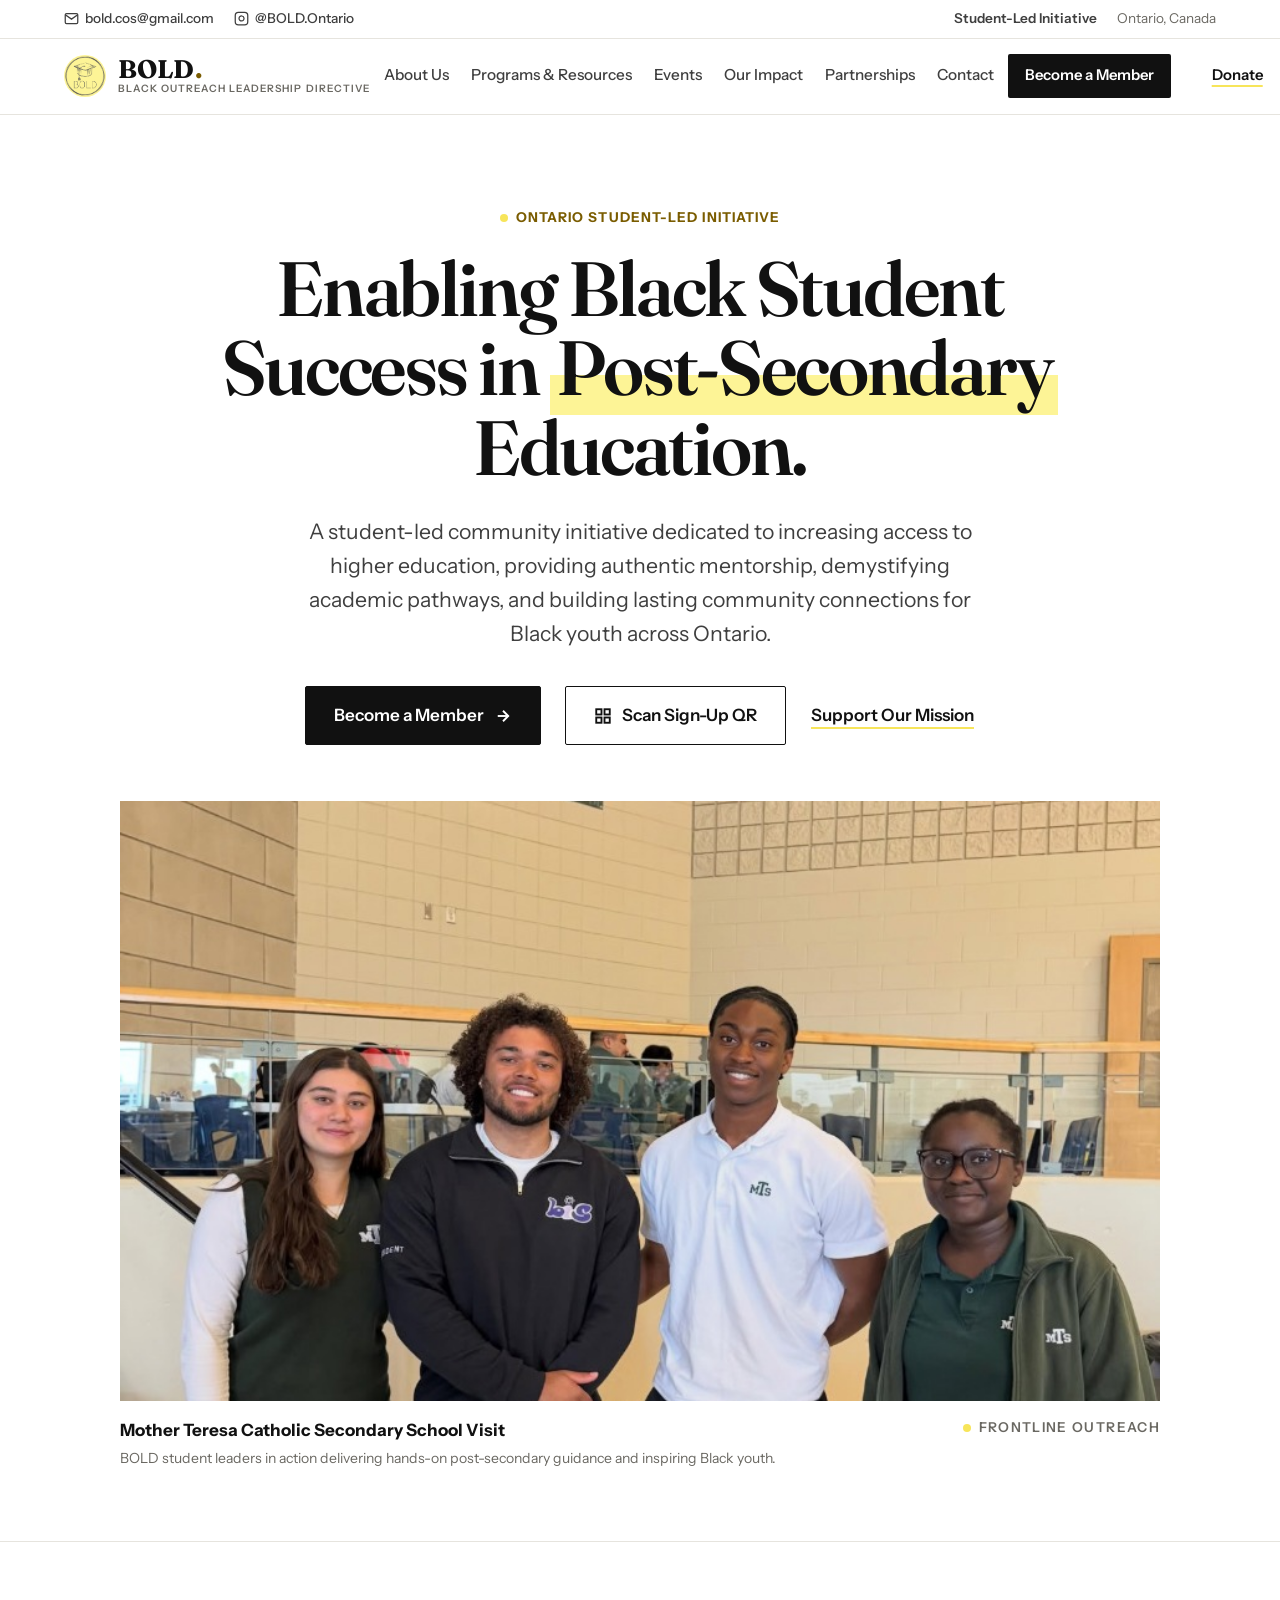
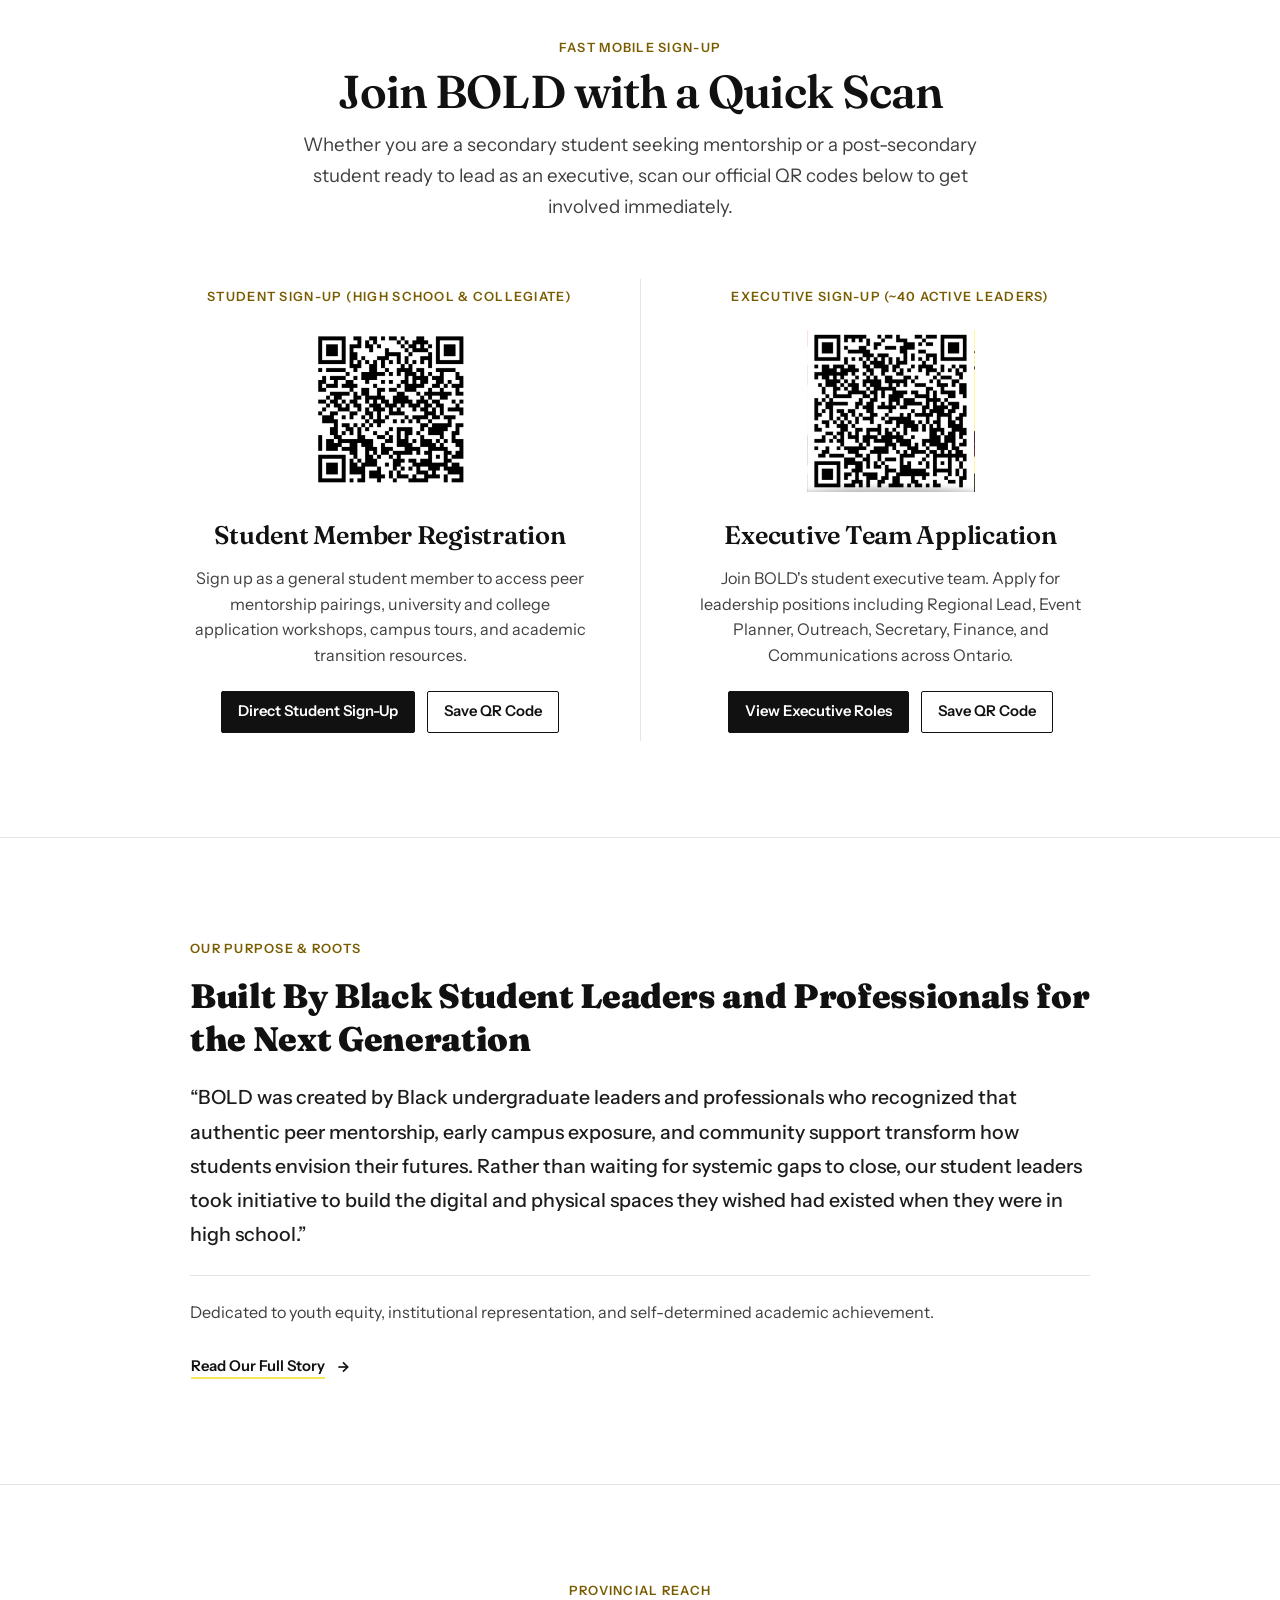
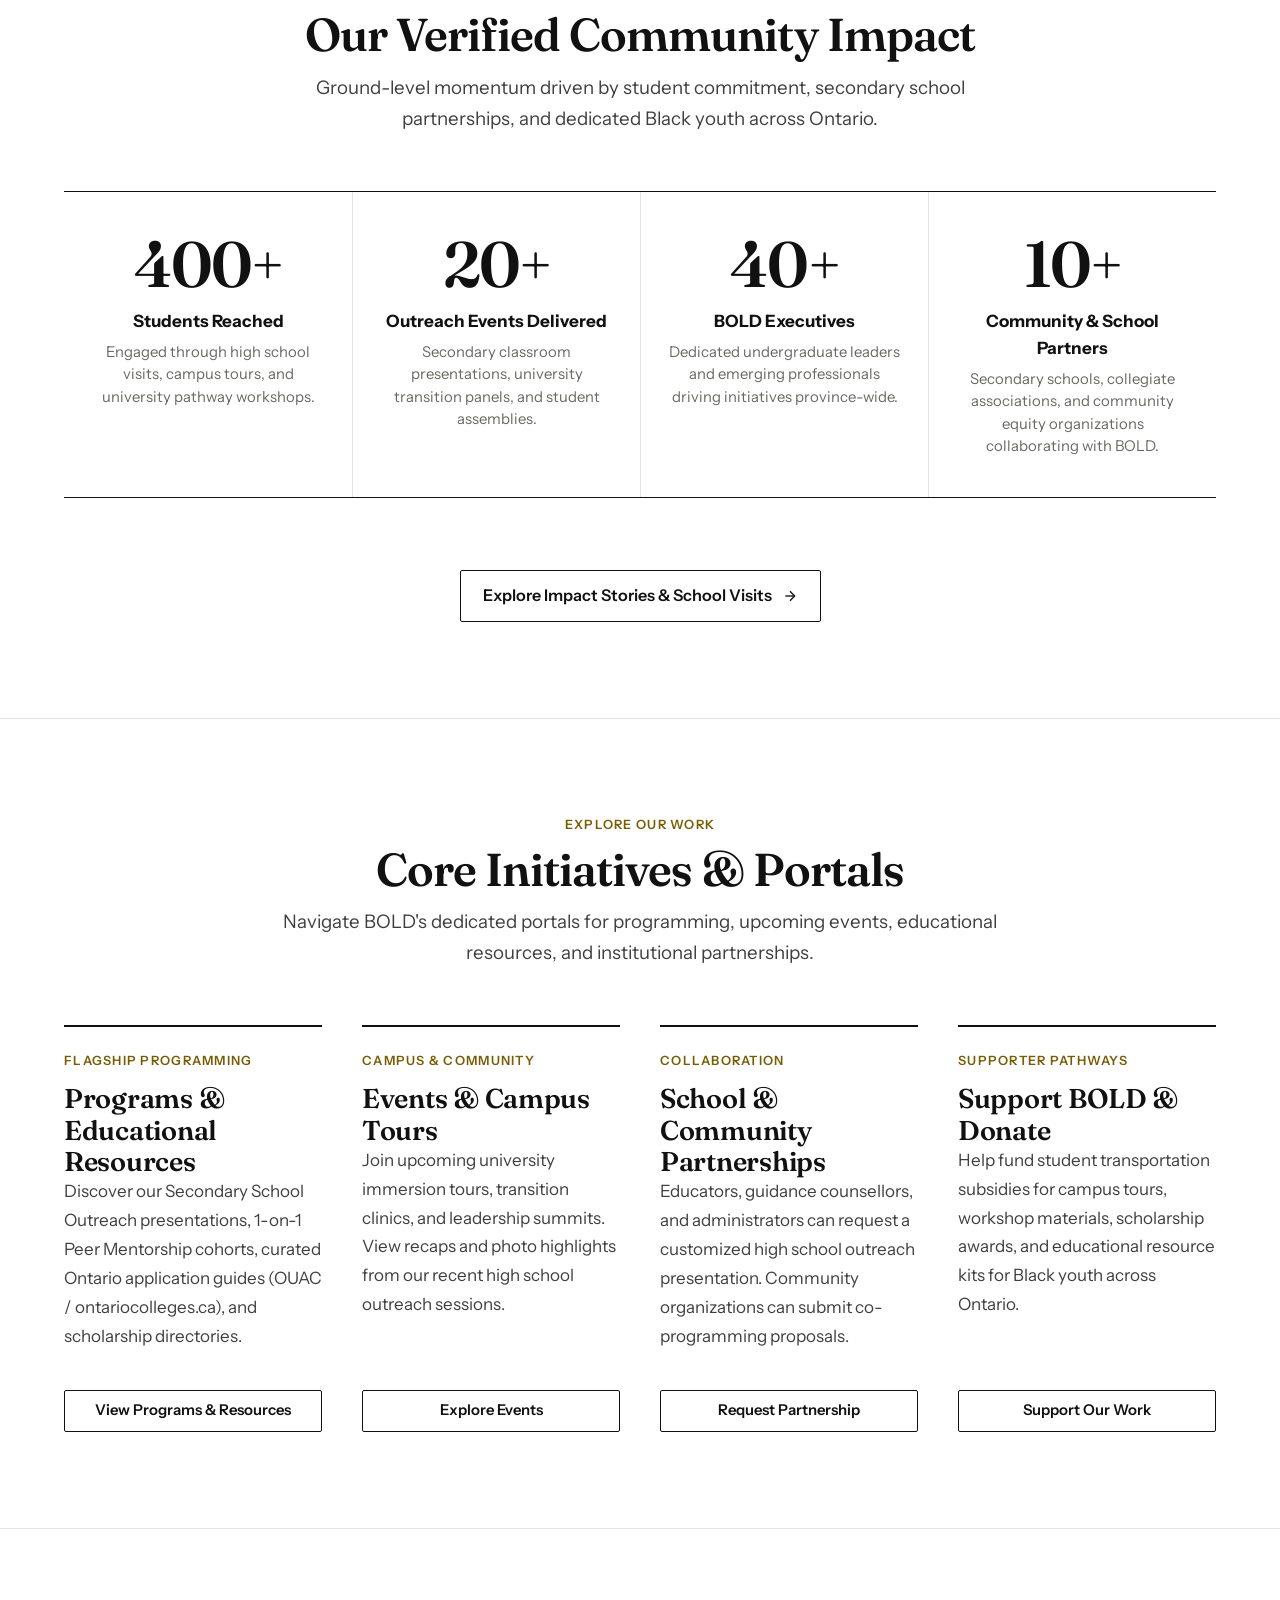
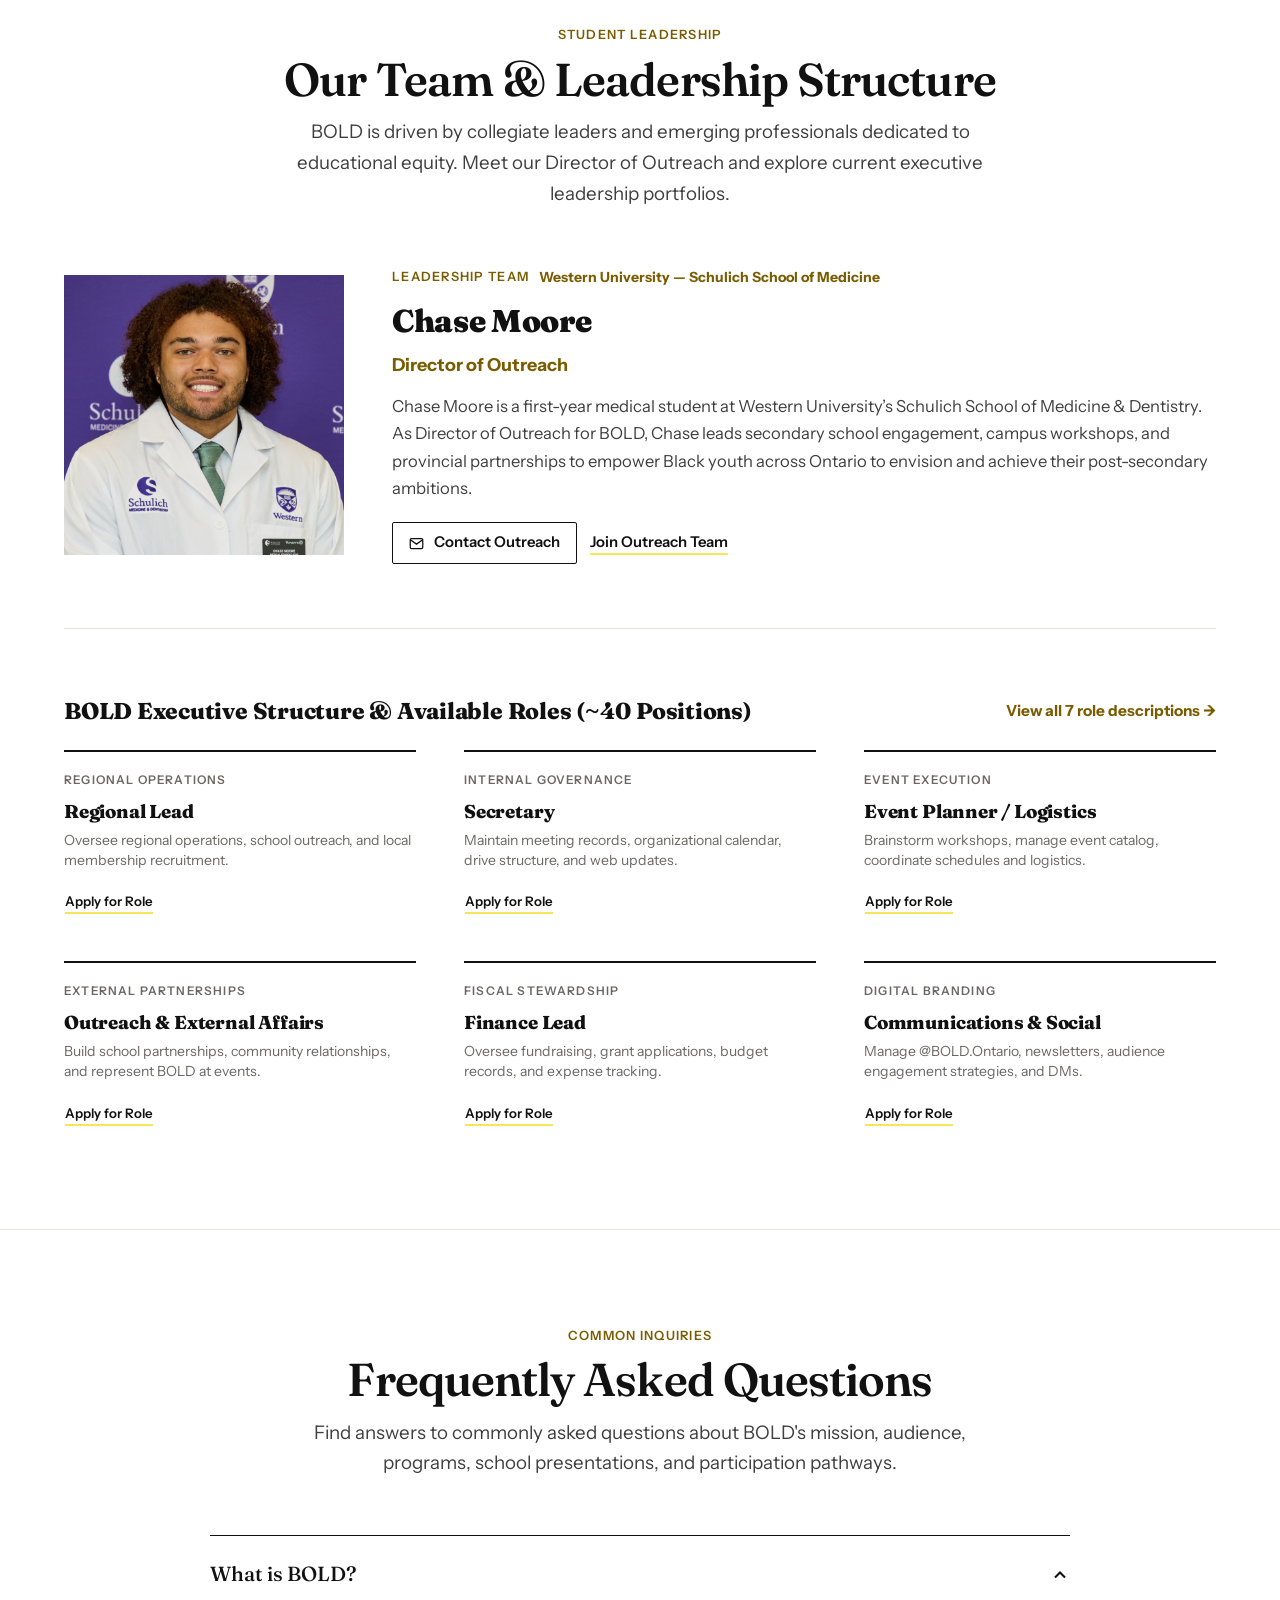
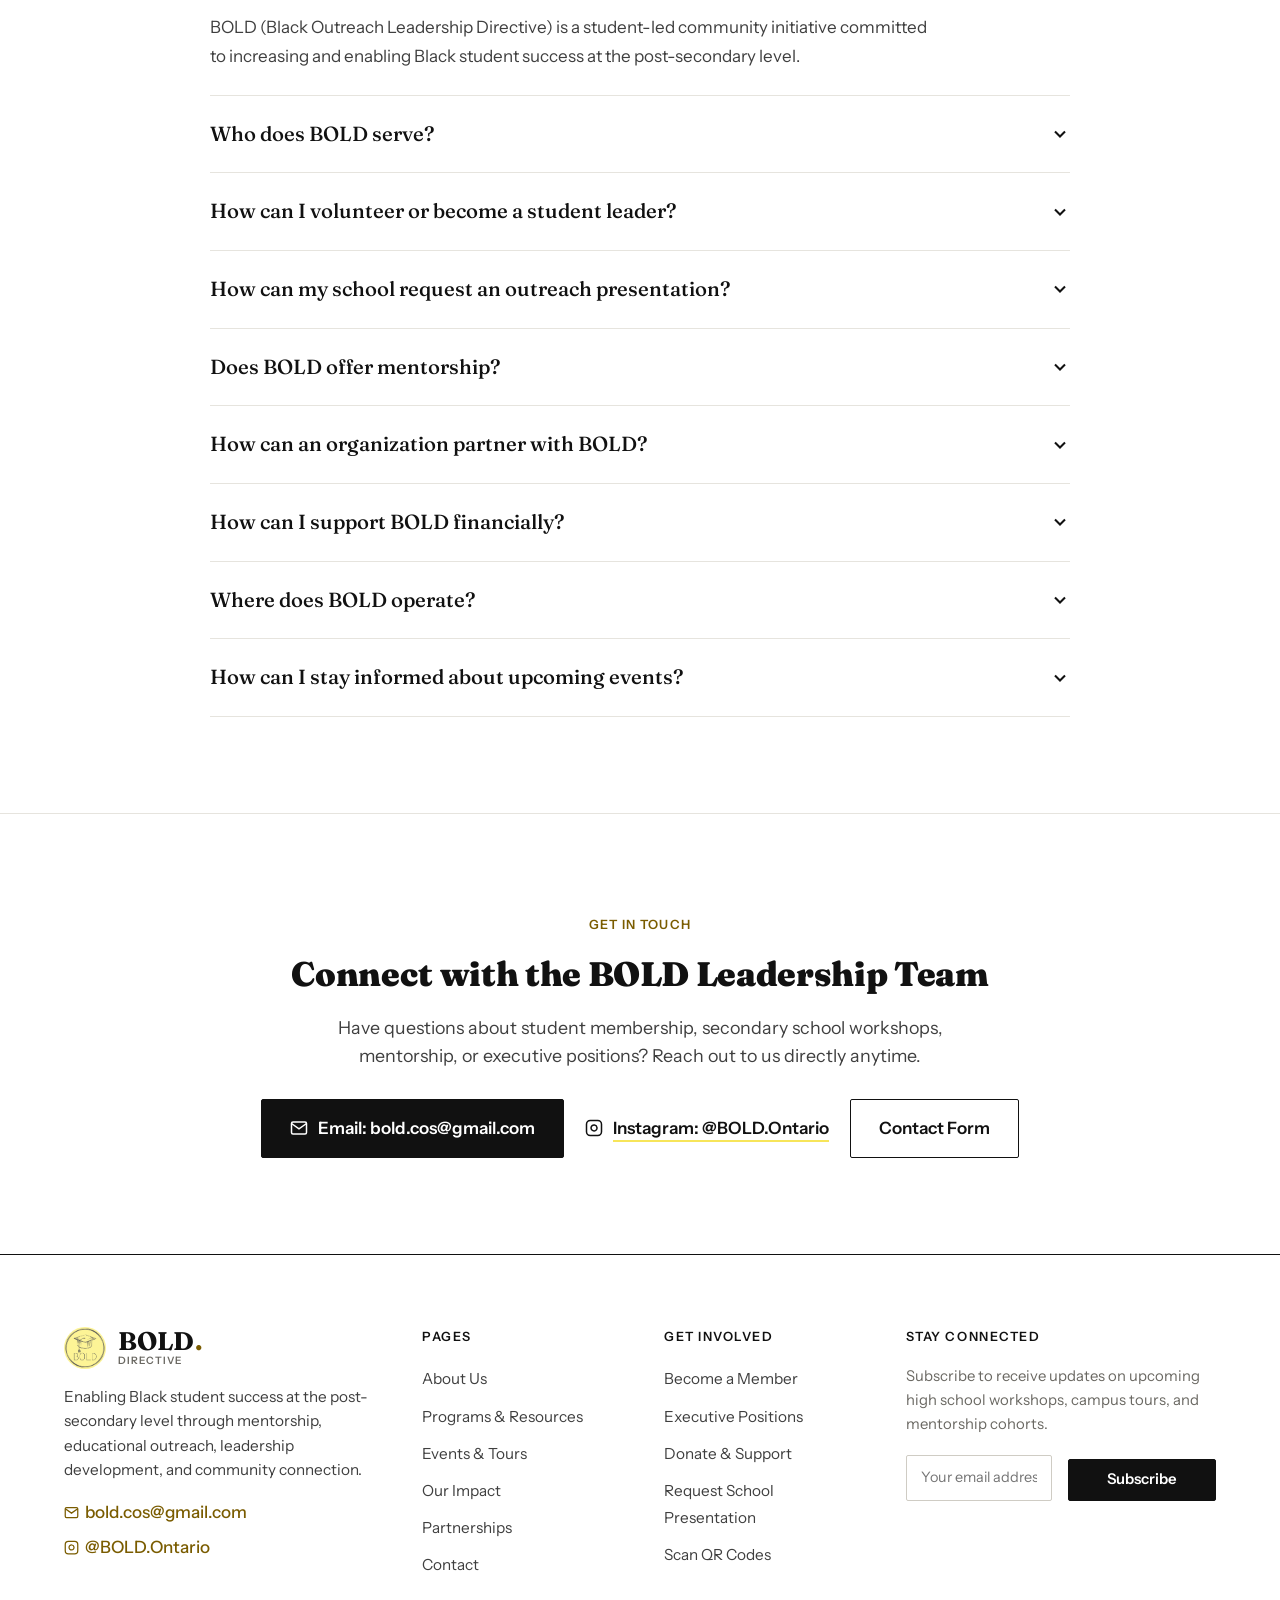
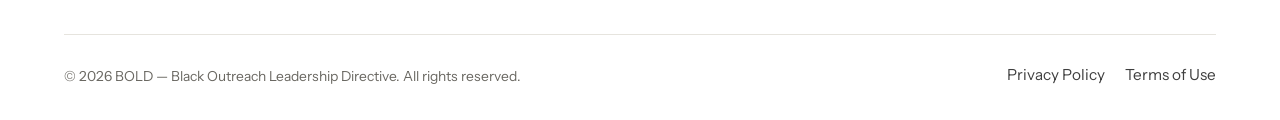
==== commit 0d2ff671: "Restyle site: white background, flat layout, new type - Rewrite style.css as a light layout: white p" ====
--- a/index.html
+++ b/index.html
@@ -5,6 +5,9 @@
   <meta name="viewport" content="width=device-width, initial-scale=1.0">
   <title>BOLD — Black Outreach Leadership Directive | Enabling Black Student Success</title>
   <meta name="description" content="BOLD is a student-led community initiative dedicated to increasing and enabling Black student success at the post-secondary level in Ontario through mentorship, school outreach, and leadership.">
+  <link rel="preconnect" href="https://fonts.googleapis.com">
+  <link rel="preconnect" href="https://fonts.gstatic.com" crossorigin>
+  <link rel="stylesheet" href="https://fonts.googleapis.com/css2?family=Fraunces:opsz,wght@9..144,400;9..144,600;9..144,700&family=Instrument+Sans:wght@400;500;600;700&display=swap">
   <link rel="stylesheet" href="css/style.css">
   <link rel="icon" type="image/png" href="assets/images/bold-logo.png">
 </head>
@@ -107,7 +110,7 @@
     <section class="hero-section">
       <div class="container">
         <div class="hero-header-center">
-          <div style="display: inline-flex; align-items: center; gap: 8px; background: rgba(253, 244, 150, 0.12); border: 1px solid rgba(253, 244, 150, 0.4); padding: 6px 16px; border-radius: var(--radius-full); margin-bottom: 20px;">
+          <div style="display: inline-flex; align-items: center; gap: 8px; margin-bottom: 20px;">
             <span class="pulse-indicator"></span>
             <span style="font-size: 0.8rem; font-weight: 800; text-transform: uppercase; letter-spacing: 0.08em; color: var(--bold-yellow);">Ontario Student-Led Initiative</span>
           </div>
@@ -206,7 +209,7 @@
     <!-- Mission & Founding Story Section (With Exact Verified Copy) -->
     <section class="section">
       <div class="container">
-        <div style="max-width: 900px; margin: 0 auto; background: var(--bg-surface-1); border: 1px solid var(--border-medium); border-radius: var(--radius-xl); padding: 48px; position: relative;">
+        <div style="max-width: 900px; margin: 0 auto; position: relative;">
           <span class="badge badge-yellow" style="margin-bottom: 16px;">Our Purpose & Roots</span>
           <h2 style="font-size: 2rem; font-weight: 900; color: var(--text-white); margin-bottom: 20px; line-height: 1.25;">
             Built By Black Student Leaders and Professionals for the Next Generation
@@ -285,7 +288,7 @@
           </p>
         </div>
 
-        <div style="display: grid; grid-template-columns: repeat(auto-fit, minmax(280px, 1fr)); gap: 24px;">
+        <div style="display: grid; grid-template-columns: repeat(auto-fit, minmax(230px, 1fr)); gap: 40px;">
           <!-- Card 1 -->
           <div class="program-card">
             <span class="badge badge-yellow" style="margin-bottom: 12px;">Flagship Programming</span>
@@ -392,42 +395,42 @@
 
           <div class="team-placeholder-grid">
             <div class="team-placeholder-card">
-              <span class="badge" style="background: rgba(255,255,255,0.06); color: var(--text-muted); font-size: 0.7rem; margin-bottom: 8px;">Regional Operations</span>
+              <span class="badge" style="color: var(--text-muted); font-size: 0.7rem; margin-bottom: 8px;">Regional Operations</span>
               <h4 style="color: var(--text-white); font-size: 1.1rem; font-weight: 800; margin-bottom: 4px;">Regional Lead</h4>
               <p style="color: var(--text-muted); font-size: 0.825rem; line-height: 1.4; margin-bottom: 12px;">Oversee regional operations, school outreach, and local membership recruitment.</p>
               <a href="become-a-member.html#exec-roles" class="btn btn-outline-yellow btn-sm" style="width: 100%; font-size: 0.775rem;">Apply for Role</a>
             </div>
 
             <div class="team-placeholder-card">
-              <span class="badge" style="background: rgba(255,255,255,0.06); color: var(--text-muted); font-size: 0.7rem; margin-bottom: 8px;">Internal Governance</span>
+              <span class="badge" style="color: var(--text-muted); font-size: 0.7rem; margin-bottom: 8px;">Internal Governance</span>
               <h4 style="color: var(--text-white); font-size: 1.1rem; font-weight: 800; margin-bottom: 4px;">Secretary</h4>
               <p style="color: var(--text-muted); font-size: 0.825rem; line-height: 1.4; margin-bottom: 12px;">Maintain meeting records, organizational calendar, drive structure, and web updates.</p>
               <a href="become-a-member.html#exec-roles" class="btn btn-outline-yellow btn-sm" style="width: 100%; font-size: 0.775rem;">Apply for Role</a>
             </div>
 
             <div class="team-placeholder-card">
-              <span class="badge" style="background: rgba(255,255,255,0.06); color: var(--text-muted); font-size: 0.7rem; margin-bottom: 8px;">Event Execution</span>
+              <span class="badge" style="color: var(--text-muted); font-size: 0.7rem; margin-bottom: 8px;">Event Execution</span>
               <h4 style="color: var(--text-white); font-size: 1.1rem; font-weight: 800; margin-bottom: 4px;">Event Planner / Logistics</h4>
               <p style="color: var(--text-muted); font-size: 0.825rem; line-height: 1.4; margin-bottom: 12px;">Brainstorm workshops, manage event catalog, coordinate schedules and logistics.</p>
               <a href="become-a-member.html#exec-roles" class="btn btn-outline-yellow btn-sm" style="width: 100%; font-size: 0.775rem;">Apply for Role</a>
             </div>
 
             <div class="team-placeholder-card">
-              <span class="badge" style="background: rgba(255,255,255,0.06); color: var(--text-muted); font-size: 0.7rem; margin-bottom: 8px;">External Partnerships</span>
+              <span class="badge" style="color: var(--text-muted); font-size: 0.7rem; margin-bottom: 8px;">External Partnerships</span>
               <h4 style="color: var(--text-white); font-size: 1.1rem; font-weight: 800; margin-bottom: 4px;">Outreach & External Affairs</h4>
               <p style="color: var(--text-muted); font-size: 0.825rem; line-height: 1.4; margin-bottom: 12px;">Build school partnerships, community relationships, and represent BOLD at events.</p>
               <a href="become-a-member.html#exec-roles" class="btn btn-outline-yellow btn-sm" style="width: 100%; font-size: 0.775rem;">Apply for Role</a>
             </div>
 
             <div class="team-placeholder-card">
-              <span class="badge" style="background: rgba(255,255,255,0.06); color: var(--text-muted); font-size: 0.7rem; margin-bottom: 8px;">Fiscal Stewardship</span>
+              <span class="badge" style="color: var(--text-muted); font-size: 0.7rem; margin-bottom: 8px;">Fiscal Stewardship</span>
               <h4 style="color: var(--text-white); font-size: 1.1rem; font-weight: 800; margin-bottom: 4px;">Finance Lead</h4>
               <p style="color: var(--text-muted); font-size: 0.825rem; line-height: 1.4; margin-bottom: 12px;">Oversee fundraising, grant applications, budget records, and expense tracking.</p>
               <a href="become-a-member.html#exec-roles" class="btn btn-outline-yellow btn-sm" style="width: 100%; font-size: 0.775rem;">Apply for Role</a>
             </div>
 
             <div class="team-placeholder-card">
-              <span class="badge" style="background: rgba(255,255,255,0.06); color: var(--text-muted); font-size: 0.7rem; margin-bottom: 8px;">Digital Branding</span>
+              <span class="badge" style="color: var(--text-muted); font-size: 0.7rem; margin-bottom: 8px;">Digital Branding</span>
               <h4 style="color: var(--text-white); font-size: 1.1rem; font-weight: 800; margin-bottom: 4px;">Communications & Social</h4>
               <p style="color: var(--text-muted); font-size: 0.825rem; line-height: 1.4; margin-bottom: 12px;">Manage @BOLD.Ontario, newsletters, audience engagement strategies, and DMs.</p>
               <a href="become-a-member.html#exec-roles" class="btn btn-outline-yellow btn-sm" style="width: 100%; font-size: 0.775rem;">Apply for Role</a>
@@ -556,7 +559,7 @@
     <!-- Prominent Contact Call to Action Strip -->
     <section class="section section-dark">
       <div class="container">
-        <div style="background: linear-gradient(135deg, var(--bg-surface-2) 0%, #151820 100%); border: 1.5px solid var(--bold-yellow); border-radius: var(--radius-xl); padding: 48px; text-align: center; max-width: 900px; margin: 0 auto; box-shadow: 0 0 30px rgba(253, 244, 150, 0.1);">
+        <div style="text-align: center; max-width: 900px; margin: 0 auto;">
           <span class="badge badge-yellow" style="margin-bottom: 12px;">Get In Touch</span>
           <h2 style="font-size: 2rem; font-weight: 900; color: var(--text-white); margin-bottom: 12px;">
             Connect with the BOLD Leadership Team
--- a/css/style.css
+++ b/css/style.css
@@ -1,76 +1,82 @@
 /* ==========================================================================
    BOLD — Black Outreach Leadership Directive
-   Design System & Master Stylesheet
-   WCAG 2.2 AA Compliant | Authentic Yellow & Charcoal Color Scheme
+   Master Stylesheet
+   Light editorial layout: white page, black type, brand yellow as highlight.
+   Content sits directly on the page — no cards nested inside panels.
    ========================================================================== */
 
-/* --- CSS Variables & Design Tokens (Matching Official BOLD Logo) --- */
 :root {
-  /* Official BOLD Brand Palette */
-  --bold-yellow: #FDF496;         /* Exact background yellow from official logo */
-  --bold-yellow-light: #FFFDE7;   /* Softest cream yellow */
-  --bold-yellow-hover: #FFF59D;   /* Bright hover yellow */
-  --bold-yellow-deep: #FDE047;    /* Rich saturated yellow */
-  --bold-yellow-accent: #EAB308;  /* Deep gold border accent */
-  --bold-yellow-glow: rgba(253, 244, 150, 0.25);
-  --bold-yellow-subtle: rgba(253, 244, 150, 0.12);
-
-  /* Deep Charcoal & Slate Canvas (High Contrast) */
-  --bg-dark: #0E1015;
-  --bg-surface-1: #151820;
-  --bg-surface-2: #1D212B;
-  --bg-surface-3: #262B37;
-  --border-subtle: rgba(255, 255, 255, 0.08);
-  --border-medium: rgba(255, 255, 255, 0.15);
-  --border-yellow: rgba(253, 244, 150, 0.4);
-  --border-focus: #FDF496;
-
-  /* Typography & Text */
-  --text-white: #FFFFFF;
-  --text-primary: #F3F4F6;
-  --text-secondary: #CBD5E1;
-  --text-muted: #94A3B8;
-  --text-dark: #12141A;
-  --text-yellow: #FEF08A;
-
-  /* State Colors */
-  --success: #10B981;
-  --success-bg: rgba(16, 185, 129, 0.14);
-  --warning: #F59E0B;
-  --warning-bg: rgba(245, 158, 11, 0.14);
-  --info: #38BDF8;
-  --info-bg: rgba(56, 189, 248, 0.14);
-  --danger: #EF4444;
-  --danger-bg: rgba(239, 68, 68, 0.14);
-
-  /* Typography */
-  --font-sans: system-ui, -apple-system, BlinkMacSystemFont, "Segoe UI", Roboto, "Helvetica Neue", Arial, sans-serif;
-  --font-mono: ui-monospace, SFMono-Regular, Menlo, Monaco, Consolas, monospace;
-
-  /* Harmonized Layout & Uniform Spacing */
-  --container-max: 1360px;
-  --header-height: 80px;
-  --section-padding: 80px;
-  --grid-gap: 28px;
-  --radius-sm: 6px;
-  --radius-md: 10px;
-  --radius-lg: 16px;
-  --radius-xl: 24px;
+  /* Brand */
+  --brand-yellow: #FDF496;        /* Official logo yellow — used for fills/highlights only */
+  --brand-yellow-strong: #F7E55A;
+
+  /* Legacy token names (referenced by inline styles + JS templates).
+     --bold-yellow is now the readable accent for text on white. */
+  --bold-yellow: #7A5C00;
+  --bold-yellow-light: #FFFBD6;
+  --bold-yellow-hover: #F7E55A;
+  --bold-yellow-deep: #111111;
+  --bold-yellow-accent: #7A5C00;
+  --bold-yellow-glow: transparent;
+  --bold-yellow-subtle: #FFFBD6;
+  --gold-400: #7A5C00;
+  --gold-500: #FDF496;
+
+  /* Page */
+  --bg-dark: #FFFFFF;
+  --bg-surface-1: #FFFFFF;
+  --bg-surface-2: #FFFFFF;
+  --bg-surface-3: #F1F0EC;
+  --border-subtle: #E6E4DE;
+  --border-medium: #CFCCC4;
+  --border-yellow: #111111;
+  --border-focus: #111111;
+
+  /* Type colours (names kept for compatibility: "white" = primary ink) */
+  --text-white: #111111;
+  --text-primary: #1C1C1C;
+  --text-secondary: #3F3F3F;
+  --text-muted: #6A6862;
+  --text-dark: #111111;
+  --text-yellow: #7A5C00;
+
+  /* State */
+  --success: #0F7A4F;
+  --success-bg: #E8F5EE;
+  --warning: #9A5B00;
+  --warning-bg: #FFF4E0;
+  --info: #145C8C;
+  --info-bg: #E8F2F9;
+  --danger: #B42318;
+  --danger-bg: #FDECEA;
+
+  /* Fonts */
+  --font-display: "Fraunces", Georgia, "Times New Roman", serif;
+  --font-sans: "Instrument Sans", "Helvetica Neue", Arial, sans-serif;
+  --font-mono: ui-monospace, SFMono-Regular, Menlo, Consolas, monospace;
+
+  /* Layout */
+  --container-max: 1200px;
+  --header-height: 76px;
+  --section-padding: 96px;
+  --grid-gap: 48px;
+  --radius-sm: 2px;
+  --radius-md: 2px;
+  --radius-lg: 0;
+  --radius-xl: 0;
   --radius-full: 9999px;
 
-  /* Shadows & Glassmorphism */
-  --shadow-sm: 0 1px 3px 0 rgba(0, 0, 0, 0.4);
-  --shadow-md: 0 4px 14px -1px rgba(0, 0, 0, 0.5);
-  --shadow-lg: 0 12px 32px -4px rgba(0, 0, 0, 0.65);
-  --shadow-yellow: 0 8px 24px -4px rgba(253, 244, 150, 0.3);
-  --glass-bg: rgba(14, 16, 21, 0.88);
-
-  /* Transitions */
-  --transition-fast: 150ms cubic-bezier(0.4, 0, 0.2, 1);
-  --transition-normal: 250ms cubic-bezier(0.4, 0, 0.2, 1);
-}
-
-/* --- Global Reset & Accessibility --- */
+  --shadow-sm: none;
+  --shadow-md: none;
+  --shadow-lg: none;
+  --shadow-yellow: none;
+  --glass-bg: rgba(255, 255, 255, 0.96);
+
+  --transition-fast: 150ms ease;
+  --transition-normal: 220ms ease;
+}
+
+/* --- Reset --- */
 *, *::before, *::after {
   box-sizing: border-box;
   margin: 0;
@@ -79,10 +85,10 @@
 
 html {
   font-family: var(--font-sans);
-  font-size: 16px;
+  font-size: 17px;
   line-height: 1.6;
   color: var(--text-primary);
-  background-color: var(--bg-dark);
+  background: #FFFFFF;
   scroll-behavior: smooth;
   -webkit-font-smoothing: antialiased;
 }
@@ -92,8 +98,15 @@
   display: flex;
   flex-direction: column;
   overflow-x: hidden;
-  background-color: var(--bg-dark);
+  background: #FFFFFF;
   color: var(--text-primary);
+}
+
+h1, h2, h3, h4 {
+  font-family: var(--font-display);
+  font-weight: 600;
+  letter-spacing: -0.01em;
+  color: var(--text-white);
 }
 
 img, svg, video {
@@ -123,6 +136,11 @@
   list-style: none;
 }
 
+::selection {
+  background: var(--brand-yellow);
+  color: #111;
+}
+
 :focus-visible {
   outline: 2px solid var(--border-focus);
   outline-offset: 3px;
@@ -132,11 +150,10 @@
   position: absolute;
   top: -100px;
   left: 20px;
-  background: var(--bold-yellow);
-  color: var(--text-dark);
+  background: #111;
+  color: #fff;
   padding: 12px 20px;
-  border-radius: var(--radius-md);
-  font-weight: 700;
+  font-weight: 600;
   z-index: 10000;
   transition: top var(--transition-fast);
 }
@@ -154,52 +171,28 @@
   padding-right: 24px;
 }
 
-.text-yellow {
-  color: var(--bold-yellow);
-}
-.text-muted {
-  color: var(--text-muted);
-}
-.text-center {
-  text-align: center;
-}
-.font-bold {
-  font-weight: 700;
-}
-
-/* Badges */
+.text-yellow, .text-gold { color: var(--bold-yellow); }
+.text-muted { color: var(--text-muted); }
+.text-center { text-align: center; }
+.font-bold { font-weight: 700; }
+
+/* Labels (formerly pill badges) — plain small caps text, no box */
 .badge {
   display: inline-flex;
   align-items: center;
   gap: 6px;
-  padding: 4px 12px;
-  border-radius: var(--radius-full);
-  font-size: 0.8125rem;
-  font-weight: 700;
-  letter-spacing: 0.03em;
+  padding: 0;
+  font-size: 0.75rem;
+  font-weight: 600;
+  letter-spacing: 0.1em;
   text-transform: uppercase;
   white-space: nowrap;
-}
-.badge-gold, .badge-yellow {
-  background: var(--bold-yellow-subtle);
-  border: 1px solid var(--border-yellow);
-  color: var(--bold-yellow);
-}
-.badge-success {
-  background: var(--success-bg);
-  border: 1px solid rgba(16, 185, 129, 0.35);
-  color: #34D399;
-}
-.badge-warning {
-  background: var(--warning-bg);
-  border: 1px solid rgba(245, 158, 11, 0.35);
-  color: #FBBF24;
-}
-.badge-info {
-  background: var(--info-bg);
-  border: 1px solid rgba(56, 189, 248, 0.35);
-  color: var(--info);
-}
+  color: var(--text-muted);
+}
+.badge-gold, .badge-yellow { color: var(--bold-yellow); }
+.badge-success { color: var(--success); }
+.badge-warning { color: var(--warning); }
+.badge-info { color: var(--info); }
 
 .placeholder-tag {
   display: inline-flex;
@@ -207,11 +200,9 @@
   gap: 4px;
   font-size: 0.72rem;
   font-weight: 600;
-  padding: 2px 8px;
-  border-radius: var(--radius-sm);
-  background: rgba(253, 244, 150, 0.15);
-  color: var(--bold-yellow);
-  border: 1px dashed rgba(253, 244, 150, 0.45);
+  padding: 0 4px;
+  background: var(--brand-yellow);
+  color: #111;
   vertical-align: middle;
   margin-left: 6px;
 }
@@ -219,49 +210,57 @@
 body.highlight-placeholders .placeholder-item,
 body.highlight-placeholders [data-placeholder="true"],
 body.highlight-placeholders .placeholder-tag {
-  outline: 2px dashed var(--bold-yellow) !important;
-  background-color: rgba(253, 244, 150, 0.22) !important;
-  box-shadow: 0 0 14px rgba(253, 244, 150, 0.4) !important;
-}
-
-/* --- Section Spacing (Balanced & Equivalent) --- */
+  outline: 2px dashed #111 !important;
+  background-color: var(--brand-yellow) !important;
+}
+
+/* --- Sections --- */
 .section {
   padding: var(--section-padding) 0;
   position: relative;
 }
-.section-surface {
-  background-color: var(--bg-surface-1);
+.section + .section,
+.section + .newsletter-strip,
+.qr-codes-section + .section {
   border-top: 1px solid var(--border-subtle);
-  border-bottom: 1px solid var(--border-subtle);
 }
 
 .section-header {
-  margin-bottom: 48px;
+  margin-bottom: 56px;
 }
 .section-header.text-center {
-  max-width: 760px;
+  max-width: 720px;
   margin-left: auto;
   margin-right: auto;
 }
-.section-subtitle {
-  display: inline-block;
-  font-size: 0.875rem;
-  font-weight: 800;
+.section-header .badge {
+  display: block;
+}
+span.section-subtitle {
+  display: block;
+  font-size: 0.75rem;
+  font-weight: 600;
   text-transform: uppercase;
   letter-spacing: 0.12em;
   color: var(--bold-yellow);
-  margin-bottom: 12px;
-}
-.section-title {
-  font-size: clamp(2rem, 3.5vw, 2.75rem);
-  font-weight: 900;
-  line-height: 1.2;
-  letter-spacing: -0.025em;
+  margin-bottom: 14px;
+}
+p.section-subtitle {
+  font-size: 1.1rem;
+  color: var(--text-secondary);
+  line-height: 1.65;
+}
+.section-title,
+.section-header h2 {
+  font-size: clamp(2rem, 3.6vw, 3rem) !important;
+  font-weight: 600 !important;
+  line-height: 1.12;
+  letter-spacing: -0.02em;
   color: var(--text-white);
-  margin-bottom: 16px;
+  margin-bottom: 18px;
 }
 .section-description {
-  font-size: 1.125rem;
+  font-size: 1.15rem;
   color: var(--text-secondary);
   line-height: 1.65;
 }
@@ -272,62 +271,63 @@
   align-items: center;
   justify-content: center;
   gap: 10px;
-  padding: 12px 24px;
-  border-radius: var(--radius-md);
-  font-weight: 700;
+  padding: 12px 22px;
+  border-radius: var(--radius-sm);
+  font-weight: 600;
   font-size: 0.95rem;
-  letter-spacing: 0.01em;
   text-align: center;
-  transition: all var(--transition-fast);
+  transition: background var(--transition-fast), color var(--transition-fast), border-color var(--transition-fast);
   white-space: nowrap;
-}
-.btn:hover {
-  transform: translateY(-1px);
-}
-.btn:active {
-  transform: translateY(0);
+  border: 1.5px solid transparent;
 }
 
 .btn-primary {
-  background: var(--bold-yellow);
-  color: var(--text-dark);
-  box-shadow: 0 4px 14px rgba(253, 244, 150, 0.35);
+  background: #111;
+  color: #fff;
+  border-color: #111;
 }
 .btn-primary:hover {
-  background: #FFF59D;
-  box-shadow: 0 6px 20px rgba(253, 244, 150, 0.5);
+  background: var(--brand-yellow);
+  color: #111;
 }
 
 .btn-secondary {
-  background: rgba(255, 255, 255, 0.08);
-  color: var(--text-white);
-  border: 1px solid var(--border-medium);
+  background: transparent;
+  color: #111;
+  border-color: #111;
 }
 .btn-secondary:hover {
-  background: rgba(255, 255, 255, 0.14);
-  border-color: rgba(255, 255, 255, 0.3);
+  background: #111;
+  color: #fff;
 }
 
 .btn-outline-gold, .btn-outline-yellow {
   background: transparent;
-  color: var(--bold-yellow);
-  border: 1.5px solid var(--bold-yellow);
+  color: #111;
+  border-color: transparent;
+  padding-left: 0;
+  padding-right: 0;
+  text-decoration: underline;
+  text-decoration-thickness: 2px;
+  text-underline-offset: 6px;
+  text-decoration-color: var(--brand-yellow-strong);
 }
 .btn-outline-gold:hover, .btn-outline-yellow:hover {
-  background: var(--bold-yellow-subtle);
-  color: #FFFFFF;
-}
-
-.btn-sm {
-  padding: 8px 18px;
-  font-size: 0.875rem;
-}
-.btn-lg {
-  padding: 16px 32px;
-  font-size: 1.05rem;
-}
-
-/* --- Navigation Header (Equivalent Balanced Spacing) --- */
+  text-decoration-color: #111;
+}
+.btn[style*="width: 100%"].btn-outline-yellow {
+  justify-content: flex-start;
+}
+
+.btn-sm { padding: 8px 16px; font-size: 0.875rem; }
+.btn-lg { padding: 15px 28px; font-size: 1rem; }
+.btn-outline-gold.btn-sm, .btn-outline-yellow.btn-sm,
+.btn-outline-gold.btn-lg, .btn-outline-yellow.btn-lg {
+  padding-left: 0;
+  padding-right: 0;
+}
+
+/* --- Header --- */
 .site-header {
   position: sticky;
   top: 0;
@@ -335,8 +335,6 @@
   width: 100%;
   height: var(--header-height);
   background: var(--glass-bg);
-  backdrop-filter: blur(20px);
-  -webkit-backdrop-filter: blur(20px);
   border-bottom: 1px solid var(--border-subtle);
   z-index: 1000;
 }
@@ -346,127 +344,108 @@
   align-items: center;
   justify-content: space-between;
   gap: 14px;
-  overflow: visible;
   width: 100%;
 }
 
-/* Logo Brand Lockup with Official Image */
 .brand-logo {
   display: flex;
   align-items: center;
   gap: 12px;
-  text-decoration: none;
   flex-shrink: 0;
 }
 .brand-logo-img {
-  width: 44px;
-  height: 44px;
+  width: 42px;
+  height: 42px;
   border-radius: 50%;
   object-fit: cover;
-  border: 2px solid var(--bold-yellow);
-  background: var(--bold-yellow);
-  box-shadow: 0 0 14px rgba(253, 244, 150, 0.3);
+  background: var(--brand-yellow);
 }
 .brand-text-wrap {
   display: flex;
   flex-direction: column;
 }
 .brand-acronym {
-  font-size: 1.45rem;
-  font-weight: 900;
+  font-family: var(--font-display);
+  font-size: 1.5rem;
+  font-weight: 700;
   line-height: 1;
-  letter-spacing: -0.03em;
-  color: var(--text-white);
-  display: flex;
-  align-items: center;
-  gap: 2px;
-}
-.brand-acronym .brand-dot {
-  color: var(--bold-yellow);
-}
+  color: #111;
+  display: flex;
+  align-items: center;
+  gap: 1px;
+}
+.brand-acronym .brand-dot { color: var(--bold-yellow); }
 .brand-subtext {
-  font-size: 0.625rem;
-  font-weight: 800;
-  letter-spacing: 0.12em;
+  font-size: 0.6rem;
+  font-weight: 600;
+  letter-spacing: 0.1em;
   text-transform: uppercase;
   color: var(--text-muted);
-  line-height: 1.2;
-}
-
-/* Desktop Nav: Uniform Balanced Spacing Across All Options */
+  line-height: 1.3;
+}
+
 .nav-menu {
   display: flex;
   align-items: center;
-  gap: 4px; /* Perfectly balanced equivalent spacing */
+  gap: 22px;
   flex-shrink: 1;
 }
 .nav-link {
-  font-size: 0.85rem;
-  font-weight: 600;
-  color: var(--text-secondary);
-  padding: 7px 11px; /* Uniform click padding */
+  font-size: 0.9rem;
+  font-weight: 500;
+  color: var(--text-secondary);
+  padding: 6px 0;
+  position: relative;
+  white-space: nowrap;
+  border-bottom: 2px solid transparent;
+}
+.nav-link:hover { color: #111; }
+.nav-link.active {
+  color: #111;
+  border-bottom-color: var(--brand-yellow-strong);
+}
+
+.header-actions {
+  display: flex;
+  align-items: center;
+  gap: 18px;
+  flex-shrink: 0;
+}
+.btn-member-nav {
+  background: #111;
+  color: #fff;
+  font-weight: 600;
+  padding: 9px 16px;
   border-radius: var(--radius-sm);
-  position: relative;
-  transition: all var(--transition-fast);
-  white-space: nowrap;
-}
-.nav-link:hover {
-  color: var(--text-white);
-  background: rgba(255, 255, 255, 0.05);
-}
-.nav-link.active {
-  color: var(--bold-yellow);
-  background: var(--bold-yellow-subtle);
-}
-
-/* Header CTAs: Become a Member and Donate Buttons (Never Cut Off) */
-.header-actions {
-  display: flex;
-  align-items: center;
-  gap: 8px;
-  flex-shrink: 0;
-}
-.btn-member-nav {
-  background: var(--bold-yellow);
-  color: var(--text-dark);
-  font-weight: 800;
-  padding: 7px 14px;
-  border-radius: var(--radius-md);
-  font-size: 0.825rem;
-  box-shadow: 0 2px 10px rgba(253, 244, 150, 0.25);
+  font-size: 0.875rem;
   white-space: nowrap;
   display: inline-flex;
   align-items: center;
-  justify-content: center;
 }
 .btn-member-nav:hover {
-  background: #FFF59D;
-  transform: translateY(-1px);
+  background: var(--brand-yellow);
+  color: #111;
 }
 .btn-donate-nav {
-  background: transparent;
-  color: var(--bold-yellow);
-  border: 1.5px solid var(--bold-yellow);
-  padding: 7px 14px;
-  border-radius: var(--radius-md);
-  font-size: 0.825rem;
-  font-weight: 700;
+  color: #111;
+  font-size: 0.875rem;
+  font-weight: 600;
   white-space: nowrap;
   display: inline-flex;
   align-items: center;
-  justify-content: center;
-}
-.btn-donate-nav:hover {
-  background: var(--bold-yellow-subtle);
-  color: #FFFFFF;
-}
-
-/* --- Prominent Contact Bar (Featuring Instagram & Email) --- */
+  text-decoration: underline;
+  text-decoration-thickness: 2px;
+  text-underline-offset: 5px;
+  text-decoration-color: var(--brand-yellow-strong);
+}
+.btn-donate-nav:hover { text-decoration-color: #111; }
+
+/* --- Top contact line --- */
 .prominent-contact-bar {
-  background: var(--bg-surface-2);
+  background: #FFFFFF;
   border-bottom: 1px solid var(--border-subtle);
   padding: 8px 0;
-  font-size: 0.825rem;
+  font-size: 0.8rem;
   position: relative;
   z-index: 1001;
 }
@@ -477,130 +456,92 @@
   gap: 16px;
   flex-wrap: wrap;
 }
-.contact-bar-left {
-  display: flex;
-  align-items: center;
-  gap: 16px;
+.contact-bar-left, .contact-bar-right {
+  display: flex;
+  align-items: center;
+  gap: 20px;
   flex-wrap: wrap;
-}
-.contact-bar-right {
-  display: flex;
-  align-items: center;
-  gap: 14px;
 }
 .contact-item-link {
   display: inline-flex;
   align-items: center;
   gap: 6px;
   color: var(--text-secondary);
-  font-weight: 600;
-  text-decoration: none;
-  transition: color var(--transition-fast);
-}
-.contact-item-link:hover {
-  color: var(--bold-yellow);
-}
+  font-weight: 500;
+}
+.contact-item-link:hover { color: #111; }
 .contact-item-badge {
-  background: var(--bold-yellow-subtle);
-  color: var(--bold-yellow);
-  padding: 2px 8px;
-  border-radius: var(--radius-full);
-  font-size: 0.725rem;
-  font-weight: 700;
-  border: 1px solid rgba(253, 244, 150, 0.3);
-}
-
-/* --- Dual QR Codes Component --- */
+  color: var(--text-secondary);
+  font-weight: 600;
+}
+
+/* --- QR sign-up --- */
 .qr-codes-section {
-  background: var(--bg-surface-1);
+  padding: var(--section-padding) 0;
   border-top: 1px solid var(--border-subtle);
-  border-bottom: 1px solid var(--border-subtle);
-  padding: 64px 0;
 }
 .qr-cards-grid {
   display: grid;
   grid-template-columns: repeat(2, 1fr);
-  gap: 28px;
-  max-width: 960px;
+  gap: 0;
+  max-width: 1000px;
   margin: 0 auto;
 }
 .qr-card {
-  background: var(--bg-surface-2);
-  border: 1px solid var(--border-medium);
-  border-radius: var(--radius-lg);
-  padding: 32px 28px;
   display: flex;
   flex-direction: column;
   align-items: center;
   text-align: center;
-  box-shadow: var(--shadow-md);
-  transition: transform var(--transition-normal), border-color var(--transition-normal);
-  position: relative;
-}
-.qr-card:hover {
-  transform: translateY(-4px);
-  border-color: var(--bold-yellow);
+  padding: 8px 48px;
+}
+.qr-card + .qr-card {
+  border-left: 1px solid var(--border-subtle);
 }
 .qr-badge {
-  background: var(--bold-yellow-subtle);
+  font-size: 0.75rem;
+  font-weight: 600;
+  text-transform: uppercase;
+  letter-spacing: 0.1em;
   color: var(--bold-yellow);
-  border: 1px solid rgba(253, 244, 150, 0.3);
-  padding: 4px 12px;
-  border-radius: var(--radius-full);
-  font-size: 0.75rem;
-  font-weight: 800;
-  text-transform: uppercase;
-  letter-spacing: 0.06em;
-  margin-bottom: 16px;
+  margin-bottom: 20px;
 }
 .qr-image-wrapper {
-  background: #FFFFFF;
-  padding: 14px;
-  border-radius: var(--radius-md);
-  box-shadow: 0 4px 20px rgba(0, 0, 0, 0.4);
-  margin-bottom: 18px;
+  margin-bottom: 20px;
   display: inline-block;
 }
 .qr-image {
-  width: 160px;
-  height: 160px;
+  width: 168px;
+  height: 168px;
   object-fit: contain;
   display: block;
 }
 .qr-card-title {
-  font-size: 1.35rem;
-  font-weight: 800;
-  color: var(--text-white);
-  margin-bottom: 8px;
+  font-size: 1.5rem;
+  font-weight: 600;
+  margin-bottom: 10px;
 }
 .qr-card-desc {
-  font-size: 0.925rem;
-  color: var(--text-secondary);
-  line-height: 1.55;
-  margin-bottom: 20px;
-  max-width: 380px;
-}
-
-/* --- Team & Structure: Chase Moore Featured Card --- */
+  font-size: 0.95rem;
+  color: var(--text-secondary);
+  line-height: 1.6;
+  margin-bottom: 22px;
+  max-width: 400px;
+}
+
+/* --- Team: featured member --- */
 .team-chase-featured {
   display: grid;
-  grid-template-columns: 260px 1fr;
-  gap: 36px;
-  background: var(--bg-surface-2);
-  border: 1.5px solid var(--bold-yellow);
-  border-radius: var(--radius-lg);
-  padding: 36px;
-  margin-bottom: 40px;
-  align-items: center;
-  box-shadow: 0 0 25px rgba(253, 244, 150, 0.12);
+  grid-template-columns: 280px 1fr;
+  gap: 48px;
+  margin-bottom: 64px;
+  padding-bottom: 64px;
+  border-bottom: 1px solid var(--border-subtle);
+  align-items: center;
 }
 .team-chase-photo-wrap {
   width: 100%;
   aspect-ratio: 1;
-  border-radius: var(--radius-lg);
   overflow: hidden;
-  border: 2px solid var(--bold-yellow);
-  box-shadow: 0 8px 24px rgba(0, 0, 0, 0.4);
 }
 .team-chase-photo {
   width: 100%;
@@ -611,51 +552,44 @@
 .team-placeholder-grid {
   display: grid;
   grid-template-columns: repeat(3, 1fr);
-  gap: 20px;
+  gap: 40px 48px;
 }
 .team-placeholder-card {
-  background: var(--bg-surface-1);
-  border: 1px dashed var(--border-medium);
-  border-radius: var(--radius-md);
-  padding: 24px 20px;
-  text-align: center;
-  transition: border-color var(--transition-fast);
-}
-.team-placeholder-card:hover {
-  border-color: var(--bold-yellow);
-}
-
-/* --- Executive Roles: 7 Concise Role Cards --- */
+  border-top: 2px solid #111;
+  padding-top: 18px;
+  display: flex;
+  flex-direction: column;
+  align-items: flex-start;
+}
+
+/* --- Executive roles --- */
 .exec-roles-grid {
   display: grid;
   grid-template-columns: repeat(2, 1fr);
-  gap: 24px;
-  margin-top: 32px;
+  gap: 48px 56px;
+  margin-top: 40px;
 }
 .exec-role-card {
-  background: var(--bg-surface-2);
-  border: 1px solid var(--border-medium);
-  border-radius: var(--radius-md);
-  padding: 28px;
+  border-top: 2px solid #111;
+  padding-top: 20px;
   display: flex;
   flex-direction: column;
 }
 .exec-role-title {
-  font-size: 1.25rem;
-  font-weight: 800;
-  color: var(--bold-yellow);
-  margin-bottom: 6px;
+  font-size: 1.4rem;
+  font-weight: 600;
+  color: #111;
+  margin-bottom: 4px;
 }
 .exec-role-category {
-  font-size: 0.775rem;
-  font-weight: 700;
+  font-size: 0.75rem;
+  font-weight: 600;
   text-transform: uppercase;
   color: var(--text-muted);
-  letter-spacing: 0.08em;
+  letter-spacing: 0.1em;
   margin-bottom: 16px;
 }
 .exec-role-duties {
-  list-style: none;
   padding: 0;
   margin: 0 0 20px 0;
   display: flex;
@@ -665,41 +599,34 @@
 .exec-role-duty-item {
   position: relative;
   padding-left: 18px;
-  font-size: 0.88rem;
-  color: var(--text-secondary);
-  line-height: 1.45;
+  font-size: 0.92rem;
+  color: var(--text-secondary);
+  line-height: 1.5;
 }
 .exec-role-duty-item::before {
-  content: "•";
+  content: "";
   position: absolute;
-  left: 4px;
-  color: var(--bold-yellow);
-  font-size: 1.1rem;
-  line-height: 1;
-}
-
-/* Mobile Nav Toggle */
+  left: 0;
+  top: 0.62em;
+  width: 8px;
+  height: 2px;
+  background: #111;
+}
+
+/* --- Mobile nav --- */
 .mobile-nav-toggle {
   display: none;
   width: 44px;
   height: 44px;
   align-items: center;
   justify-content: center;
-  background: var(--bg-surface-2);
-  border: 1px solid var(--border-medium);
-  border-radius: var(--radius-md);
-  color: var(--text-white);
-}
-
-/* Mobile Drawer */
+  color: #111;
+}
+
 .mobile-drawer-overlay {
   position: fixed;
-  top: 0;
-  left: 0;
-  width: 100vw;
-  height: 100vh;
-  background: rgba(0, 0, 0, 0.75);
-  backdrop-filter: blur(8px);
+  inset: 0;
+  background: rgba(17, 17, 17, 0.4);
   z-index: 1999;
   opacity: 0;
   visibility: hidden;
@@ -708,30 +635,25 @@
 .mobile-drawer {
   position: fixed;
   top: 0;
-  right: -320px;
-  width: 300px;
+  right: -340px;
+  width: 320px;
   height: 100vh;
-  background: var(--bg-surface-1);
-  border-left: 1px solid var(--border-medium);
-  padding: 32px 24px;
+  background: #FFFFFF;
+  border-left: 1px solid var(--border-subtle);
+  padding: 28px 28px;
   display: flex;
   flex-direction: column;
   z-index: 2000;
   transition: right var(--transition-normal);
   overflow-y: auto;
 }
-.mobile-drawer-overlay.open {
-  opacity: 1;
-  visibility: visible;
-}
-.mobile-drawer.open {
-  right: 0;
-}
+.mobile-drawer-overlay.open { opacity: 1; visibility: visible; }
+.mobile-drawer.open { right: 0; }
 .mobile-drawer-header {
   display: flex;
   align-items: center;
   justify-content: space-between;
-  margin-bottom: 24px;
+  margin-bottom: 20px;
   padding-bottom: 16px;
   border-bottom: 1px solid var(--border-subtle);
 }
@@ -741,97 +663,77 @@
   display: flex;
   align-items: center;
   justify-content: center;
-  border-radius: var(--radius-sm);
-  background: var(--bg-surface-2);
   color: var(--text-muted);
 }
 .mobile-drawer-menu {
   display: flex;
   flex-direction: column;
-  gap: 12px;
   margin-bottom: 32px;
 }
 .mobile-nav-link {
-  font-size: 1.05rem;
-  font-weight: 600;
-  color: var(--text-secondary);
-  padding: 10px 12px;
-  border-radius: var(--radius-sm);
+  font-family: var(--font-display);
+  font-size: 1.25rem;
+  font-weight: 500;
+  color: #111;
+  padding: 10px 0;
+  border-bottom: 1px solid var(--border-subtle);
 }
 .mobile-nav-link:hover, .mobile-nav-link.active {
   color: var(--bold-yellow);
-  background: var(--bold-yellow-subtle);
-}
-
-/* --- Hero Section (Front & Center Photo Showcase) --- */
+}
+
+/* --- Hero --- */
 .hero-section {
   position: relative;
-  padding: 72px 0 64px;
-  background: radial-gradient(circle at 50% 0%, rgba(253, 244, 150, 0.12) 0%, rgba(14, 16, 21, 0.98) 75%);
+  padding: 88px 0 72px;
   text-align: center;
 }
 .hero-header-center {
-  max-width: 860px;
-  margin: 0 auto 36px;
+  max-width: 900px;
+  margin: 0 auto 56px;
 }
 .hero-title {
-  font-size: clamp(2.4rem, 4.5vw, 3.75rem);
-  font-weight: 900;
-  line-height: 1.15;
+  font-size: clamp(2.6rem, 6vw, 4.75rem);
+  font-weight: 600;
+  line-height: 1.04;
   letter-spacing: -0.03em;
-  color: var(--text-white);
-  margin-bottom: 20px;
+  color: #111;
+  margin-bottom: 26px;
 }
 .hero-title .highlight-word {
-  color: var(--bold-yellow);
-  text-decoration: underline;
-  text-decoration-color: rgba(253, 244, 150, 0.5);
-  text-underline-offset: 6px;
+  background: linear-gradient(transparent 58%, var(--brand-yellow) 58%);
+  padding: 0 0.08em;
 }
 .hero-description {
   font-size: clamp(1.05rem, 1.8vw, 1.25rem);
-  line-height: 1.65;
-  color: var(--text-secondary);
-  margin-bottom: 28px;
-  max-width: 760px;
-  margin-left: auto;
-  margin-right: auto;
+  line-height: 1.6;
+  color: var(--text-secondary);
+  margin: 0 auto 36px;
+  max-width: 700px;
 }
 .hero-cta-group {
   display: flex;
   align-items: center;
   justify-content: center;
   flex-wrap: wrap;
-  gap: 16px;
-  margin-bottom: 44px;
-}
-
-/* Front & Center Hero Image Showcase */
+  gap: 16px 24px;
+}
+
 .hero-featured-showcase {
-  max-width: 820px;
+  max-width: 1040px;
   margin: 0 auto;
-  position: relative;
-  border-radius: var(--radius-xl);
-  overflow: hidden;
-  border: 2px solid var(--bold-yellow);
-  box-shadow: 0 20px 50px rgba(0, 0, 0, 0.7), 0 0 30px rgba(253, 244, 150, 0.2);
 }
 .hero-featured-showcase img {
   width: 100%;
   height: auto;
-  max-height: 520px;
+  max-height: 600px;
   object-fit: cover;
   display: block;
 }
 .hero-featured-caption {
-  position: absolute;
-  bottom: 0;
-  left: 0;
-  right: 0;
-  padding: 24px;
-  background: linear-gradient(180deg, transparent 0%, rgba(14, 16, 21, 0.95) 80%);
-  display: flex;
-  align-items: center;
+  padding-top: 16px;
+  display: flex;
+  align-items: flex-start;
   justify-content: space-between;
   gap: 16px;
   flex-wrap: wrap;
@@ -840,213 +742,168 @@
 .hero-caption-pill {
   display: inline-flex;
   align-items: center;
-  gap: 10px;
-  background: rgba(14, 16, 21, 0.85);
-  backdrop-filter: blur(10px);
-  border: 1px solid var(--border-yellow);
-  padding: 8px 16px;
-  border-radius: var(--radius-full);
-  color: var(--bold-yellow);
-  font-size: 0.875rem;
-  font-weight: 700;
+  gap: 8px;
+  color: var(--text-muted);
+  font-size: 0.8rem;
+  font-weight: 600;
+  text-transform: uppercase;
+  letter-spacing: 0.1em;
 }
 .pulse-indicator {
-  width: 10px;
-  height: 10px;
+  width: 8px;
+  height: 8px;
   border-radius: 50%;
-  background: var(--bold-yellow);
-  box-shadow: 0 0 10px var(--bold-yellow);
-  animation: pulseGlow 2s infinite;
-}
-@keyframes pulseGlow {
-  0% { transform: scale(0.95); box-shadow: 0 0 0 0 rgba(253, 244, 150, 0.7); }
-  70% { transform: scale(1); box-shadow: 0 0 0 10px rgba(253, 244, 150, 0); }
-  100% { transform: scale(0.95); box-shadow: 0 0 0 0 rgba(253, 244, 150, 0); }
-}
-
-/* 3 Pillars Strip */
+  background: var(--brand-yellow-strong);
+  display: inline-block;
+}
+
+/* Three pillars */
 .hero-pillars-strip {
-  margin-top: 56px;
-  padding-top: 48px;
-  border-top: 1px solid var(--border-subtle);
+  margin-top: 72px;
   display: grid;
   grid-template-columns: repeat(3, 1fr);
   gap: var(--grid-gap);
   text-align: left;
 }
 .pillar-card {
-  background: var(--bg-surface-1);
-  border: 1px solid var(--border-subtle);
-  border-radius: var(--radius-lg);
-  padding: 28px;
-  transition: all var(--transition-normal);
-  display: flex;
-  flex-direction: column;
-  gap: 12px;
-}
-.pillar-card:hover {
-  transform: translateY(-3px);
-  border-color: var(--border-yellow);
-  box-shadow: var(--shadow-md);
-}
-.pillar-icon-box {
-  width: 44px;
-  height: 44px;
-  border-radius: var(--radius-md);
-  background: var(--bold-yellow-subtle);
-  border: 1px solid var(--border-yellow);
-  display: flex;
-  align-items: center;
-  justify-content: center;
-  color: var(--bold-yellow);
+  border-top: 2px solid #111;
+  padding-top: 20px;
+  display: flex;
+  flex-direction: column;
+  gap: 10px;
+}
+.pillar-icon-box, .value-icon-box {
+  width: auto;
+  height: auto;
+  color: #111;
+  display: flex;
 }
 .pillar-title {
-  font-size: 1.15rem;
-  font-weight: 800;
-  color: var(--text-white);
+  font-family: var(--font-display);
+  font-size: 1.35rem;
+  font-weight: 600;
+  color: #111;
 }
 .pillar-desc {
-  font-size: 0.925rem;
-  color: var(--text-muted);
-  line-height: 1.55;
-}
-
-/* --- Mission Statement Banner --- */
+  font-size: 0.95rem;
+  color: var(--text-secondary);
+  line-height: 1.6;
+}
+
+/* --- Mission statement --- */
 .mission-banner-wrap {
-  padding: 40px 0;
-  background: linear-gradient(135deg, rgba(253, 244, 150, 0.08) 0%, rgba(14, 16, 21, 0.95) 100%);
-  border-top: 1px solid var(--border-yellow);
-  border-bottom: 1px solid var(--border-yellow);
+  padding: 88px 0;
+  background: var(--brand-yellow);
   text-align: center;
 }
 .mission-lead {
-  font-size: 0.8125rem;
-  font-weight: 800;
+  font-size: 0.75rem;
+  font-weight: 600;
   text-transform: uppercase;
-  letter-spacing: 0.15em;
-  color: var(--bold-yellow);
-  margin-bottom: 12px;
+  letter-spacing: 0.14em;
+  color: #111;
+  margin-bottom: 18px;
 }
 .mission-statement {
-  font-size: clamp(1.35rem, 2.5vw, 1.85rem);
-  font-weight: 800;
-  line-height: 1.45;
-  color: var(--text-white);
+  font-family: var(--font-display);
+  font-size: clamp(1.6rem, 3vw, 2.4rem);
+  font-weight: 500;
+  line-height: 1.3;
+  color: #111;
   max-width: 980px;
   margin: 0 auto;
 }
 
-/* --- About BOLD Section --- */
+/* --- About --- */
 .about-grid {
   display: grid;
   grid-template-columns: 1fr 1fr;
-  gap: 48px;
-  align-items: center;
-  margin-bottom: 64px;
+  gap: 64px;
+  align-items: center;
+  margin-bottom: 80px;
 }
 .story-text {
   font-size: 1.05rem;
   color: var(--text-secondary);
-  line-height: 1.7;
+  line-height: 1.75;
   margin-bottom: 20px;
 }
 .vision-box {
-  background: var(--bg-surface-2);
-  border-left: 4px solid var(--bold-yellow);
-  padding: 24px;
-  border-radius: 0 var(--radius-md) var(--radius-md) 0;
-  margin: 28px 0;
+  border-left: 3px solid var(--brand-yellow-strong);
+  padding: 4px 0 4px 22px;
+  margin: 32px 0;
 }
 .vision-label {
-  font-size: 0.8125rem;
-  font-weight: 800;
+  font-size: 0.75rem;
+  font-weight: 600;
   text-transform: uppercase;
-  letter-spacing: 0.1em;
-  color: var(--bold-yellow);
-  margin-bottom: 6px;
+  letter-spacing: 0.12em;
+  color: var(--text-muted);
+  margin-bottom: 8px;
 }
 .vision-text {
-  font-size: 1.125rem;
-  font-weight: 700;
-  color: var(--text-white);
-  line-height: 1.55;
-}
-
-/* 6 Core Values Grid */
+  font-family: var(--font-display);
+  font-size: 1.35rem;
+  font-weight: 500;
+  color: #111;
+  line-height: 1.4;
+}
+
+/* Values */
 .values-grid {
   display: grid;
   grid-template-columns: repeat(3, 1fr);
-  gap: var(--grid-gap);
+  gap: 48px var(--grid-gap);
 }
 .value-card {
-  background: var(--bg-surface-2);
-  border: 1px solid var(--border-subtle);
-  border-radius: var(--radius-lg);
-  padding: 28px;
-  transition: all var(--transition-normal);
-  display: flex;
-  flex-direction: column;
-  gap: 16px;
-}
-.value-card:hover {
-  transform: translateY(-3px);
-  border-color: var(--border-yellow);
-  box-shadow: var(--shadow-md);
-}
-.value-icon-box {
-  width: 48px;
-  height: 48px;
-  border-radius: var(--radius-md);
-  background: var(--bold-yellow-subtle);
-  border: 1px solid var(--border-yellow);
-  display: flex;
-  align-items: center;
-  justify-content: center;
-  color: var(--bold-yellow);
+  border-top: 2px solid #111;
+  padding-top: 20px;
+  display: flex;
+  flex-direction: column;
+  gap: 12px;
 }
 .value-title {
-  font-size: 1.25rem;
-  font-weight: 800;
-  color: var(--text-white);
+  font-size: 1.35rem;
+  font-weight: 600;
+  color: #111;
 }
 .value-desc {
   font-size: 0.95rem;
   color: var(--text-secondary);
-  line-height: 1.6;
-}
-
-/* --- Impact Section --- */
+  line-height: 1.65;
+}
+
+/* --- Impact metrics --- */
 .impact-metrics-grid {
   display: grid;
-  grid-template-columns: repeat(3, 1fr);
-  gap: var(--grid-gap);
-  margin-bottom: 56px;
+  grid-template-columns: repeat(auto-fit, minmax(220px, 1fr));
+  gap: 0;
+  margin-bottom: 72px;
+  border-top: 1px solid #111;
+  border-bottom: 1px solid #111;
 }
 .metric-card {
-  background: var(--bg-surface-1);
-  border: 1px solid var(--border-subtle);
-  border-radius: var(--radius-lg);
-  padding: 32px 24px;
+  padding: 40px 28px;
   text-align: center;
-  transition: all var(--transition-normal);
-}
-.metric-card:hover {
-  border-color: var(--border-yellow);
-  transform: translateY(-2px);
-}
+}
+.metric-card + .metric-card {
+  border-left: 1px solid var(--border-subtle);
+}
+.metric-number, .metric-label { display: block; }
 .metric-number {
-  font-size: clamp(2.5rem, 4vw, 3.5rem);
-  font-weight: 900;
+  font-family: var(--font-display);
+  font-size: clamp(3rem, 5vw, 4.5rem);
+  font-weight: 600;
   line-height: 1;
-  color: var(--bold-yellow);
-  margin-bottom: 8px;
+  color: #111;
+  margin-bottom: 12px;
   letter-spacing: -0.03em;
 }
 .metric-label {
-  font-size: 1.1rem;
-  font-weight: 800;
-  color: var(--text-white);
-  margin-bottom: 8px;
+  font-size: 1rem;
+  font-weight: 700;
+  color: #111;
+  margin-bottom: 6px;
 }
 .metric-desc {
   font-size: 0.875rem;
@@ -1054,12 +911,12 @@
   line-height: 1.5;
 }
 
-/* Stories Grid */
+/* Stories */
 .stories-header {
   display: flex;
-  align-items: center;
+  align-items: flex-end;
   justify-content: space-between;
-  margin-bottom: 32px;
+  margin-bottom: 36px;
   flex-wrap: wrap;
   gap: 16px;
 }
@@ -1069,276 +926,236 @@
   gap: var(--grid-gap);
 }
 .story-card {
-  background: var(--bg-surface-2);
-  border: 1px solid var(--border-subtle);
-  border-radius: var(--radius-lg);
+  display: flex;
+  flex-direction: column;
+}
+.story-image, .story-img-wrap {
+  height: 240px;
   overflow: hidden;
-  display: flex;
-  flex-direction: column;
-  transition: all var(--transition-normal);
-}
-.story-card:hover {
-  transform: translateY(-4px);
-  border-color: var(--border-yellow);
-  box-shadow: var(--shadow-lg);
-}
-.story-image {
+  background: var(--bg-surface-3);
+}
+.story-image img, .story-img {
+  width: 100%;
+  height: 100%;
+  object-fit: cover;
+  transition: transform 500ms ease;
+}
+.story-card:hover .story-image img,
+.story-card:hover .story-img {
+  transform: scale(1.03);
+}
+.story-body, .story-content {
+  padding-top: 20px;
+  display: flex;
+  flex-direction: column;
+  flex-grow: 1;
+  gap: 10px;
+}
+.story-meta {
+  display: flex;
+  align-items: center;
+  justify-content: space-between;
+  font-size: 0.8125rem;
+  color: var(--text-muted);
+}
+.story-title {
+  font-family: var(--font-display);
+  font-size: 1.35rem;
+  font-weight: 600;
+  color: #111;
+  line-height: 1.25;
+}
+.story-quote {
+  font-family: var(--font-display);
+  font-size: 1rem;
+  font-style: italic;
+  color: var(--text-secondary);
+  padding-left: 14px;
+  border-left: 3px solid var(--brand-yellow-strong);
+  margin-top: auto;
+}
+
+/* --- Programs --- */
+.programs-grid {
+  display: grid;
+  grid-template-columns: repeat(2, 1fr);
+  gap: 64px;
+  margin-bottom: 80px;
+}
+.program-card {
+  border-top: 2px solid #111;
+  padding-top: 24px;
+  display: flex;
+  flex-direction: column;
+}
+.program-header {
+  display: flex;
+  align-items: flex-start;
+  justify-content: space-between;
+  margin-bottom: 16px;
+  gap: 12px;
+}
+.program-title {
+  font-size: 1.6rem;
+  font-weight: 600;
+  color: #111;
+  line-height: 1.15;
+}
+.program-subtitle {
+  font-size: 0.875rem;
+  font-weight: 600;
+  color: var(--bold-yellow);
+  margin-top: 6px;
+}
+.program-desc {
+  font-size: 1rem;
+  color: var(--text-secondary);
+  line-height: 1.7;
+  margin-bottom: 24px;
+}
+.program-features {
+  display: flex;
+  flex-direction: column;
+  gap: 10px;
+  margin-bottom: 32px;
+  flex-grow: 1;
+}
+.program-feature-item {
+  display: flex;
+  align-items: flex-start;
+  gap: 10px;
+  font-size: 0.95rem;
+  color: var(--text-secondary);
+}
+.feature-check {
+  color: #111;
+  flex-shrink: 0;
+  margin-top: 3px;
+}
+
+/* --- Resource hub --- */
+.resource-hub-wrap {
+  border-top: 1px solid #111;
+  padding-top: 40px;
+}
+.resource-search-bar {
+  display: flex;
+  gap: 12px;
+  margin-bottom: 20px;
+}
+.resource-search-input,
+.newsletter-input {
+  flex-grow: 1;
+  background: transparent;
+  border: none;
+  border-bottom: 1.5px solid #111;
+  border-radius: 0;
+  padding: 12px 2px;
+  color: #111;
+  font-size: 1rem;
+}
+.resource-search-input:focus,
+.newsletter-input:focus {
+  outline: none;
+  border-bottom-color: var(--bold-yellow);
+}
+.resource-filter-pills {
+  display: flex;
+  flex-wrap: wrap;
+  gap: 4px 20px;
+  margin-bottom: 40px;
+}
+.filter-btn, .resource-filter-btn {
+  padding: 6px 0;
+  font-size: 0.875rem;
+  font-weight: 600;
+  color: var(--text-muted);
+  border-bottom: 2px solid transparent;
+}
+.filter-btn:hover { color: #111; }
+.filter-btn.active {
+  color: #111;
+  border-bottom-color: var(--brand-yellow-strong);
+}
+
+.resources-grid {
+  display: grid;
+  grid-template-columns: repeat(2, 1fr);
+  gap: 0 56px;
+}
+.resource-card {
+  border-top: 1px solid var(--border-subtle);
+  padding: 24px 0;
+  display: flex;
+  flex-direction: column;
+  gap: 10px;
+}
+.resource-top {
+  display: flex;
+  align-items: center;
+  justify-content: space-between;
+  gap: 12px;
+}
+.resource-title {
+  font-family: var(--font-display);
+  font-size: 1.25rem;
+  font-weight: 600;
+  color: #111;
+}
+.resource-desc {
+  font-size: 0.925rem;
+  color: var(--text-secondary);
+  line-height: 1.55;
+  flex-grow: 1;
+}
+.resource-action {
+  display: inline-flex;
+  align-items: center;
+  gap: 6px;
+  font-size: 0.875rem;
+  font-weight: 600;
+  color: #111;
+  text-decoration: underline;
+  text-decoration-color: var(--brand-yellow-strong);
+  text-decoration-thickness: 2px;
+  text-underline-offset: 5px;
+}
+.resource-action:hover { text-decoration-color: #111; }
+
+/* --- Events --- */
+.events-tabs {
+  display: flex;
+  align-items: center;
+  justify-content: center;
+  gap: 28px;
+  margin-bottom: 48px;
+}
+.event-tab-btn {
+  padding: 6px 0;
+  font-size: 1rem;
+  font-weight: 600;
+  color: var(--text-muted);
+  border-bottom: 2px solid transparent;
+}
+.event-tab-btn.active {
+  color: #111;
+  border-bottom-color: var(--brand-yellow-strong);
+}
+.events-grid {
+  display: grid;
+  grid-template-columns: repeat(3, 1fr);
+  gap: var(--grid-gap);
+}
+.event-card {
+  display: flex;
+  flex-direction: column;
+}
+.event-image {
   height: 220px;
   position: relative;
   overflow: hidden;
   background: var(--bg-surface-3);
 }
-.story-image img {
-  width: 100%;
-  height: 100%;
-  object-fit: cover;
-  transition: transform 400ms ease;
-}
-.story-card:hover .story-image img {
-  transform: scale(1.04);
-}
-.story-body {
-  padding: 24px;
-  display: flex;
-  flex-direction: column;
-  flex-grow: 1;
-  gap: 12px;
-}
-.story-meta {
-  display: flex;
-  align-items: center;
-  justify-content: space-between;
-  font-size: 0.8125rem;
-  color: var(--text-muted);
-}
-.story-title {
-  font-size: 1.2rem;
-  font-weight: 800;
-  color: var(--text-white);
-  line-height: 1.35;
-}
-.story-quote {
-  font-size: 0.875rem;
-  font-style: italic;
-  color: var(--bold-yellow);
-  background: var(--bold-yellow-subtle);
-  padding: 12px;
-  border-left: 2px solid var(--bold-yellow);
-  border-radius: 0 var(--radius-sm) var(--radius-sm) 0;
-  margin-top: auto;
-}
-
-/* --- Programs Grid (Uniform Gap & Spacing) --- */
-.programs-grid {
-  display: grid;
-  grid-template-columns: repeat(2, 1fr);
-  gap: var(--grid-gap);
-  margin-bottom: 48px;
-}
-.program-card {
-  background: var(--bg-surface-1);
-  border: 1px solid var(--border-subtle);
-  border-radius: var(--radius-xl);
-  padding: 36px;
-  display: flex;
-  flex-direction: column;
-  transition: all var(--transition-normal);
-}
-.program-card:hover {
-  border-color: var(--border-yellow);
-  box-shadow: var(--shadow-lg);
-  transform: translateY(-3px);
-}
-.program-header {
-  display: flex;
-  align-items: flex-start;
-  justify-content: space-between;
-  margin-bottom: 16px;
-  gap: 12px;
-}
-.program-title {
-  font-size: 1.5rem;
-  font-weight: 800;
-  color: var(--text-white);
-}
-.program-subtitle {
-  font-size: 0.875rem;
-  font-weight: 700;
-  color: var(--bold-yellow);
-  margin-top: 4px;
-}
-.program-desc {
-  font-size: 1rem;
-  color: var(--text-secondary);
-  line-height: 1.65;
-  margin-bottom: 24px;
-}
-.program-features {
-  display: flex;
-  flex-direction: column;
-  gap: 12px;
-  margin-bottom: 32px;
-  flex-grow: 1;
-}
-.program-feature-item {
-  display: flex;
-  align-items: flex-start;
-  gap: 10px;
-  font-size: 0.925rem;
-  color: var(--text-secondary);
-}
-.feature-check {
-  color: var(--bold-yellow);
-  flex-shrink: 0;
-  margin-top: 2px;
-}
-
-/* --- Post-Secondary Resource Hub --- */
-.resource-hub-wrap {
-  background: var(--bg-surface-2);
-  border: 1px solid var(--border-subtle);
-  border-radius: var(--radius-xl);
-  padding: 44px;
-}
-.resource-search-bar {
-  display: flex;
-  gap: 12px;
-  margin-bottom: 20px;
-}
-.resource-search-input {
-  flex-grow: 1;
-  background: var(--bg-surface-1);
-  border: 1px solid var(--border-medium);
-  border-radius: var(--radius-md);
-  padding: 12px 18px;
-  color: var(--text-white);
-  font-size: 0.95rem;
-}
-.resource-search-input:focus {
-  border-color: var(--bold-yellow);
-}
-.resource-filter-pills {
-  display: flex;
-  flex-wrap: wrap;
-  gap: 8px;
-  margin-bottom: 32px;
-}
-.filter-btn {
-  padding: 6px 14px;
-  border-radius: var(--radius-full);
-  font-size: 0.8125rem;
-  font-weight: 700;
-  background: var(--bg-surface-3);
-  color: var(--text-secondary);
-  border: 1px solid transparent;
-  transition: all var(--transition-fast);
-}
-.filter-btn:hover {
-  background: rgba(255, 255, 255, 0.1);
-  color: var(--text-white);
-}
-.filter-btn.active {
-  background: var(--bold-yellow);
-  color: var(--text-dark);
-}
-
-.resources-grid {
-  display: grid;
-  grid-template-columns: repeat(2, 1fr);
-  gap: 20px;
-}
-.resource-card {
-  background: var(--bg-surface-1);
-  border: 1px solid var(--border-subtle);
-  border-radius: var(--radius-lg);
-  padding: 24px;
-  display: flex;
-  flex-direction: column;
-  gap: 12px;
-  transition: all var(--transition-fast);
-}
-.resource-card:hover {
-  border-color: var(--border-yellow);
-  transform: translateY(-2px);
-}
-.resource-top {
-  display: flex;
-  align-items: center;
-  justify-content: space-between;
-  gap: 12px;
-}
-.resource-title {
-  font-size: 1.1rem;
-  font-weight: 800;
-  color: var(--text-white);
-}
-.resource-desc {
-  font-size: 0.875rem;
-  color: var(--text-muted);
-  line-height: 1.5;
-  flex-grow: 1;
-}
-.resource-action {
-  display: inline-flex;
-  align-items: center;
-  gap: 6px;
-  font-size: 0.875rem;
-  font-weight: 700;
-  color: var(--bold-yellow);
-  margin-top: 6px;
-}
-.resource-action:hover {
-  text-decoration: underline;
-}
-
-/* --- Events Section --- */
-.events-tabs {
-  display: flex;
-  align-items: center;
-  justify-content: center;
-  gap: 12px;
-  margin-bottom: 40px;
-}
-.event-tab-btn {
-  padding: 10px 24px;
-  border-radius: var(--radius-full);
-  font-size: 0.95rem;
-  font-weight: 800;
-  background: var(--bg-surface-2);
-  color: var(--text-secondary);
-  border: 1px solid var(--border-subtle);
-  transition: all var(--transition-fast);
-}
-.event-tab-btn.active {
-  background: var(--bold-yellow);
-  color: var(--text-dark);
-  border-color: transparent;
-}
-.events-grid {
-  display: grid;
-  grid-template-columns: repeat(3, 1fr);
-  gap: var(--grid-gap);
-}
-.event-card {
-  background: var(--bg-surface-1);
-  border: 1px solid var(--border-subtle);
-  border-radius: var(--radius-xl);
-  overflow: hidden;
-  display: flex;
-  flex-direction: column;
-  transition: all var(--transition-normal);
-}
-.event-card:hover {
-  transform: translateY(-4px);
-  border-color: var(--border-yellow);
-  box-shadow: var(--shadow-lg);
-}
-.event-image {
-  height: 200px;
-  position: relative;
-  overflow: hidden;
-  background: var(--bg-surface-3);
-}
 .event-image img {
   width: 100%;
   height: 100%;
@@ -1346,34 +1163,32 @@
 }
 .event-date-chip {
   position: absolute;
-  top: 14px;
-  left: 14px;
-  background: rgba(14, 16, 21, 0.9);
-  backdrop-filter: blur(8px);
-  border: 1px solid var(--border-yellow);
-  border-radius: var(--radius-md);
+  top: 0;
+  left: 0;
+  background: var(--brand-yellow);
   padding: 6px 12px;
   font-size: 0.8125rem;
-  font-weight: 800;
-  color: var(--bold-yellow);
+  font-weight: 700;
+  color: #111;
 }
 .event-body {
-  padding: 24px;
+  padding-top: 20px;
   display: flex;
   flex-direction: column;
   flex-grow: 1;
-  gap: 14px;
+  gap: 12px;
 }
 .event-title {
-  font-size: 1.25rem;
-  font-weight: 800;
-  color: var(--text-white);
-  line-height: 1.35;
+  font-family: var(--font-display);
+  font-size: 1.35rem;
+  font-weight: 600;
+  color: #111;
+  line-height: 1.25;
 }
 .event-details {
   display: flex;
   flex-direction: column;
-  gap: 8px;
+  gap: 6px;
   font-size: 0.875rem;
   color: var(--text-muted);
 }
@@ -1385,32 +1200,25 @@
 .event-actions {
   margin-top: auto;
   padding-top: 16px;
-  border-top: 1px solid var(--border-subtle);
   display: flex;
   align-items: center;
   justify-content: space-between;
-}
-
-/* --- Roles Grid --- */
+  gap: 12px;
+}
+
+/* --- Roles --- */
 .roles-grid {
   display: grid;
   grid-template-columns: repeat(3, 1fr);
-  gap: var(--grid-gap);
-  margin-bottom: 64px;
+  gap: 48px var(--grid-gap);
+  margin-bottom: 80px;
 }
 .role-card {
-  background: var(--bg-surface-2);
-  border: 1px solid var(--border-subtle);
-  border-radius: var(--radius-xl);
-  padding: 28px;
-  display: flex;
-  flex-direction: column;
-  gap: 14px;
-  transition: all var(--transition-normal);
-}
-.role-card:hover {
-  transform: translateY(-3px);
-  border-color: var(--border-yellow);
+  border-top: 2px solid #111;
+  padding-top: 20px;
+  display: flex;
+  flex-direction: column;
+  gap: 12px;
 }
 .role-header {
   display: flex;
@@ -1419,12 +1227,12 @@
   gap: 12px;
 }
 .role-title {
-  font-size: 1.25rem;
-  font-weight: 800;
-  color: var(--text-white);
+  font-size: 1.35rem;
+  font-weight: 600;
+  color: #111;
 }
 .role-desc {
-  font-size: 0.925rem;
+  font-size: 0.95rem;
   color: var(--text-secondary);
   line-height: 1.6;
   flex-grow: 1;
@@ -1432,32 +1240,25 @@
 .role-specs {
   display: flex;
   flex-direction: column;
-  gap: 6px;
+  gap: 4px;
   font-size: 0.8125rem;
   color: var(--text-muted);
-  background: var(--bg-surface-1);
-  padding: 12px;
-  border-radius: var(--radius-md);
-}
-
-/* Form Card */
+}
+
+/* --- Forms --- */
 .form-card {
-  background: var(--bg-surface-1);
-  border: 1px solid var(--border-medium);
-  border-radius: var(--radius-xl);
-  padding: 44px;
-  max-width: 860px;
+  max-width: 820px;
   margin: 0 auto;
-  box-shadow: var(--shadow-lg);
 }
 .form-header {
   text-align: center;
-  margin-bottom: 36px;
+  margin-bottom: 40px;
 }
 .form-title {
-  font-size: 1.85rem;
-  font-weight: 900;
-  color: var(--text-white);
+  font-family: var(--font-display);
+  font-size: 2.25rem;
+  font-weight: 600;
+  color: #111;
   margin-bottom: 8px;
 }
 .form-subtitle {
@@ -1467,11 +1268,9 @@
 .form-grid {
   display: grid;
   grid-template-columns: 1fr 1fr;
-  gap: 20px;
-}
-.form-group-full {
-  grid-column: 1 / -1;
-}
+  gap: 24px 28px;
+}
+.form-group-full { grid-column: 1 / -1; }
 .form-group {
   display: flex;
   flex-direction: column;
@@ -1479,72 +1278,63 @@
 }
 .form-label {
   font-size: 0.875rem;
-  font-weight: 700;
-  color: var(--text-primary);
+  font-weight: 600;
+  color: #111;
   display: flex;
   align-items: center;
   gap: 4px;
 }
-.form-label .required {
-  color: var(--bold-yellow);
-}
-.form-control {
-  background: var(--bg-surface-2);
+.form-label .required { color: var(--danger); }
+.form-control, .form-input {
+  width: 100%;
+  background: #FFFFFF;
   border: 1px solid var(--border-medium);
-  border-radius: var(--radius-md);
-  padding: 12px 16px;
-  color: var(--text-white);
+  border-radius: var(--radius-sm);
+  padding: 12px 14px;
+  color: #111;
   font-size: 0.95rem;
   transition: border-color var(--transition-fast);
 }
-.form-control:focus {
-  border-color: var(--bold-yellow);
+.form-control:focus, .form-input:focus {
+  border-color: #111;
   outline: none;
-  box-shadow: 0 0 0 3px rgba(253, 244, 150, 0.2);
+  box-shadow: 0 0 0 3px var(--brand-yellow);
 }
 textarea.form-control {
-  min-height: 110px;
+  min-height: 120px;
   resize: vertical;
 }
 
-/* Checkbox Grid */
 .checkbox-grid {
   display: grid;
   grid-template-columns: repeat(2, 1fr);
-  gap: 12px;
+  gap: 10px 24px;
   margin-top: 6px;
 }
 .checkbox-item {
   display: flex;
   align-items: center;
   gap: 10px;
-  background: var(--bg-surface-2);
-  border: 1px solid var(--border-subtle);
-  padding: 10px 14px;
-  border-radius: var(--radius-md);
+  padding: 4px 0;
   cursor: pointer;
-  transition: all var(--transition-fast);
-}
-.checkbox-item:hover {
-  border-color: var(--border-medium);
 }
 .checkbox-item input[type="checkbox"] {
   width: 18px;
   height: 18px;
-  accent-color: var(--bold-yellow-deep);
+  accent-color: #111;
   cursor: pointer;
 }
 .checkbox-label {
-  font-size: 0.875rem;
-  color: var(--text-secondary);
-}
-
-/* --- Donate Layout & Calculator --- */
+  font-size: 0.925rem;
+  color: var(--text-secondary);
+}
+
+/* --- Donate --- */
 .donate-layout {
   display: grid;
   grid-template-columns: 1fr 1fr;
-  gap: 48px;
-  align-items: center;
+  gap: 72px;
+  align-items: start;
 }
 .donate-info {
   display: flex;
@@ -1560,42 +1350,34 @@
   display: flex;
   align-items: flex-start;
   gap: 12px;
-  font-size: 0.95rem;
+  font-size: 0.975rem;
   color: var(--text-secondary);
 }
 .allocation-item svg {
-  color: var(--bold-yellow);
+  color: #111;
   flex-shrink: 0;
-  margin-top: 3px;
+  margin-top: 4px;
 }
 .donate-card {
-  background: var(--bg-surface-2);
-  border: 1px solid var(--border-medium);
-  border-radius: var(--radius-xl);
-  padding: 40px;
-  box-shadow: var(--shadow-lg);
+  border-top: 2px solid #111;
+  padding-top: 28px;
 }
 .frequency-toggle {
-  display: grid;
-  grid-template-columns: 1fr 1fr;
-  background: var(--bg-surface-1);
-  padding: 4px;
-  border-radius: var(--radius-md);
-  margin-bottom: 24px;
+  display: flex;
+  gap: 28px;
+  margin-bottom: 28px;
 }
 .freq-btn {
-  padding: 10px;
-  font-weight: 800;
-  font-size: 0.925rem;
+  padding: 6px 0;
+  font-weight: 600;
+  font-size: 1rem;
   color: var(--text-muted);
-  border-radius: var(--radius-sm);
-  transition: all var(--transition-fast);
+  border-bottom: 2px solid transparent;
 }
 .freq-btn.active {
-  background: var(--bg-surface-3);
-  color: var(--bold-yellow);
-}
-
+  color: #111;
+  border-bottom-color: var(--brand-yellow-strong);
+}
 .amount-buttons-grid {
   display: grid;
   grid-template-columns: repeat(4, 1fr);
@@ -1604,21 +1386,19 @@
 }
 .amount-btn {
   padding: 14px 10px;
-  border: 1.5px solid var(--border-medium);
-  border-radius: var(--radius-md);
-  background: var(--bg-surface-1);
-  color: var(--text-white);
-  font-size: 1.15rem;
-  font-weight: 900;
+  border: 1px solid var(--border-medium);
+  border-radius: var(--radius-sm);
+  color: #111;
+  font-family: var(--font-display);
+  font-size: 1.3rem;
+  font-weight: 600;
   transition: all var(--transition-fast);
 }
-.amount-btn:hover {
-  border-color: var(--bold-yellow);
-}
+.amount-btn:hover { border-color: #111; }
 .amount-btn.active {
-  border-color: var(--bold-yellow);
-  background: var(--bold-yellow-subtle);
-  color: var(--bold-yellow);
+  border-color: #111;
+  background: #111;
+  color: #fff;
 }
 .custom-amount-wrap {
   position: relative;
@@ -1626,280 +1406,232 @@
 }
 .currency-symbol {
   position: absolute;
-  left: 16px;
+  left: 14px;
   top: 50%;
   transform: translateY(-50%);
-  font-weight: 800;
+  font-weight: 600;
   color: var(--text-muted);
 }
 .custom-amount-input {
   width: 100%;
-  background: var(--bg-surface-1);
   border: 1px solid var(--border-medium);
-  border-radius: var(--radius-md);
-  padding: 12px 16px 12px 36px;
+  border-radius: var(--radius-sm);
+  padding: 12px 14px 12px 32px;
   font-size: 1.05rem;
-  font-weight: 700;
-  color: var(--text-white);
+  font-weight: 600;
+  color: #111;
+  background: #fff;
+}
+.custom-amount-input:focus {
+  outline: none;
+  border-color: #111;
 }
 .legal-financial-disclosure {
-  background: rgba(0, 0, 0, 0.4);
-  border: 1px solid var(--border-subtle);
-  border-radius: var(--radius-md);
-  padding: 16px;
+  border-top: 1px solid var(--border-subtle);
+  padding-top: 16px;
   font-size: 0.8125rem;
   color: var(--text-muted);
-  line-height: 1.55;
-  margin-top: 20px;
-}
-
-/* --- Branches & Team Grids --- */
-.branches-grid {
+  line-height: 1.6;
+  margin-top: 24px;
+}
+
+/* --- Branches & team --- */
+.branches-grid, .team-grid {
   display: grid;
   grid-template-columns: repeat(3, 1fr);
-  gap: var(--grid-gap);
+  gap: 48px var(--grid-gap);
 }
 .branch-card {
-  background: var(--bg-surface-2);
-  border: 1px solid var(--border-subtle);
-  border-radius: var(--radius-lg);
-  padding: 28px;
-  display: flex;
-  flex-direction: column;
-  gap: 12px;
-  transition: all var(--transition-normal);
-}
-.branch-card:hover {
-  border-color: var(--border-yellow);
-  transform: translateY(-2px);
+  border-top: 2px solid #111;
+  padding-top: 20px;
+  display: flex;
+  flex-direction: column;
+  gap: 10px;
 }
 .branch-title {
-  font-size: 1.25rem;
-  font-weight: 800;
-  color: var(--text-white);
+  font-size: 1.35rem;
+  font-weight: 600;
+  color: #111;
 }
 .branch-region {
   font-size: 0.8125rem;
-  font-weight: 700;
+  font-weight: 600;
   color: var(--bold-yellow);
 }
 .branch-desc {
-  font-size: 0.875rem;
-  color: var(--text-secondary);
-  line-height: 1.55;
+  font-size: 0.925rem;
+  color: var(--text-secondary);
+  line-height: 1.6;
   flex-grow: 1;
 }
-
-.team-grid {
-  display: grid;
-  grid-template-columns: repeat(3, 1fr);
-  gap: var(--grid-gap);
-}
 .team-card {
-  background: var(--bg-surface-1);
-  border: 1px solid var(--border-subtle);
-  border-radius: var(--radius-lg);
-  padding: 28px;
-  display: flex;
-  flex-direction: column;
-  align-items: center;
-  text-align: center;
-  gap: 14px;
-  transition: all var(--transition-normal);
-}
-.team-card:hover {
-  border-color: var(--border-yellow);
-  transform: translateY(-2px);
+  display: flex;
+  flex-direction: column;
+  align-items: flex-start;
+  gap: 12px;
+  border-top: 2px solid #111;
+  padding-top: 20px;
 }
 .team-avatar-box {
-  width: 96px;
-  height: 96px;
+  width: 88px;
+  height: 88px;
   border-radius: 50%;
-  background: var(--bg-surface-2);
-  border: 2px dashed var(--bold-yellow);
+  background: var(--brand-yellow);
   display: flex;
   flex-direction: column;
   align-items: center;
   justify-content: center;
-  color: var(--bold-yellow);
+  color: #111;
   font-size: 0.75rem;
   padding: 8px;
+  text-align: center;
 }
 .team-name {
-  font-size: 1.2rem;
-  font-weight: 800;
-  color: var(--text-white);
+  font-family: var(--font-display);
+  font-size: 1.3rem;
+  font-weight: 600;
+  color: #111;
 }
 .team-role {
   font-size: 0.875rem;
-  font-weight: 700;
+  font-weight: 600;
   color: var(--bold-yellow);
 }
 .team-bio {
-  font-size: 0.875rem;
-  color: var(--text-muted);
-  line-height: 1.5;
-}
-
-/* --- FAQ Accordion --- */
+  font-size: 0.925rem;
+  color: var(--text-secondary);
+  line-height: 1.55;
+}
+
+/* --- FAQ --- */
 .faq-wrap {
   max-width: 860px;
   margin: 0 auto;
-  display: flex;
-  flex-direction: column;
-  gap: 16px;
+  border-top: 1px solid #111;
 }
 .faq-item {
-  background: var(--bg-surface-1);
-  border: 1px solid var(--border-subtle);
-  border-radius: var(--radius-lg);
-  overflow: hidden;
-  transition: all var(--transition-fast);
-}
-.faq-item:hover {
-  border-color: var(--border-medium);
+  border-bottom: 1px solid var(--border-subtle);
 }
 .faq-question {
   width: 100%;
-  padding: 20px 24px;
+  padding: 22px 0;
   display: flex;
   align-items: center;
   justify-content: space-between;
   text-align: left;
-  font-size: 1.1rem;
-  font-weight: 800;
-  color: var(--text-white);
+  font-family: var(--font-display);
+  font-size: 1.2rem;
+  font-weight: 500;
+  color: #111;
 }
 .faq-icon {
-  color: var(--bold-yellow);
+  color: #111;
   transition: transform var(--transition-fast);
   flex-shrink: 0;
-  margin-left: 12px;
-}
-.faq-item.open .faq-icon {
-  transform: rotate(180deg);
-}
+  margin-left: 16px;
+}
+.faq-item.open .faq-icon { transform: rotate(180deg); }
 .faq-answer {
   display: none;
-  padding: 0 24px 24px;
-  font-size: 0.95rem;
-  color: var(--text-secondary);
-  line-height: 1.65;
-}
-.faq-item.open .faq-answer {
-  display: block;
-}
-
-/* --- Newsletter Strip --- */
+  padding: 0 0 24px;
+  font-size: 1rem;
+  color: var(--text-secondary);
+  line-height: 1.7;
+  max-width: 720px;
+}
+.faq-item.open .faq-answer { display: block; }
+
+/* --- Newsletter --- */
 .newsletter-strip {
-  background: radial-gradient(circle at 50% 50%, rgba(253, 244, 150, 0.12) 0%, rgba(14, 16, 21, 0.98) 80%);
-  border-top: 1px solid var(--border-yellow);
-  border-bottom: 1px solid var(--border-yellow);
-  padding: 64px 0;
+  background: var(--brand-yellow);
+  padding: 88px 0;
   text-align: center;
 }
 .newsletter-content {
-  max-width: 680px;
+  max-width: 640px;
   margin: 0 auto;
 }
 .newsletter-title {
-  font-size: 2rem;
-  font-weight: 900;
-  color: var(--text-white);
+  font-family: var(--font-display);
+  font-size: clamp(2rem, 3.5vw, 2.75rem);
+  font-weight: 600;
+  color: #111;
   margin-bottom: 12px;
 }
 .newsletter-desc {
-  font-size: 1rem;
-  color: var(--text-secondary);
+  font-size: 1.05rem;
+  color: #2b2b2b;
   margin-bottom: 28px;
 }
+.newsletter-strip .text-muted,
+.newsletter-strip p { color: #2b2b2b; }
 .newsletter-form {
   display: flex;
-  gap: 12px;
+  gap: 16px;
   max-width: 520px;
   margin: 0 auto 16px;
-}
-.newsletter-input {
-  flex-grow: 1;
-  background: var(--bg-surface-1);
-  border: 1px solid var(--border-medium);
-  border-radius: var(--radius-md);
-  padding: 12px 18px;
-  color: var(--text-white);
-  font-size: 0.95rem;
-}
-.newsletter-input:focus {
-  border-color: var(--bold-yellow);
+  align-items: flex-end;
 }
 
 /* --- Footer --- */
 .site-footer {
-  background: #08090C;
-  border-top: 1px solid var(--border-subtle);
-  padding: 80px 0 32px;
+  background: #FFFFFF;
+  border-top: 1px solid #111;
+  padding: 72px 0 32px;
   color: var(--text-muted);
 }
 .footer-grid {
   display: grid;
-  grid-template-columns: 2fr 1fr 1fr 1fr 1.5fr;
+  grid-template-columns: 1.6fr 1fr 1fr 1.6fr;
   gap: 48px;
-  margin-bottom: 64px;
+  margin-bottom: 56px;
 }
 .footer-brand-col {
   display: flex;
   flex-direction: column;
   gap: 16px;
 }
-.footer-mission-text {
-  font-size: 0.875rem;
-  color: var(--text-muted);
+.footer-mission-text, .footer-tagline {
+  font-size: 0.9rem;
+  color: var(--text-secondary);
   line-height: 1.6;
   max-width: 320px;
 }
 .footer-heading {
-  font-size: 0.875rem;
-  font-weight: 800;
+  font-family: var(--font-sans);
+  font-size: 0.75rem;
+  font-weight: 600;
   text-transform: uppercase;
-  letter-spacing: 0.08em;
-  color: var(--text-white);
+  letter-spacing: 0.12em;
+  color: #111;
   margin-bottom: 18px;
 }
-.footer-nav {
-  display: flex;
-  flex-direction: column;
-  gap: 12px;
+.footer-nav, .footer-links {
+  display: flex;
+  flex-direction: column;
+  gap: 10px;
 }
 .footer-link {
-  font-size: 0.875rem;
-  color: var(--text-muted);
-  transition: color var(--transition-fast);
-}
-.footer-link:hover {
-  color: var(--bold-yellow);
-}
+  font-size: 0.9rem;
+  color: var(--text-secondary);
+}
+.footer-link:hover { color: #111; text-decoration: underline; }
 .footer-social-row {
   display: flex;
-  gap: 12px;
-  margin-top: 12px;
+  gap: 16px;
+  margin-top: 8px;
 }
 .social-icon-btn {
-  width: 36px;
-  height: 36px;
-  border-radius: var(--radius-sm);
-  background: var(--bg-surface-2);
+  width: 28px;
+  height: 28px;
   display: flex;
   align-items: center;
   justify-content: center;
   color: var(--text-secondary);
-  border: 1px solid var(--border-subtle);
-  transition: all var(--transition-fast);
-}
-.social-icon-btn:hover {
-  color: var(--bold-yellow);
-  border-color: var(--bold-yellow);
-}
-.footer-bottom-bar {
-  padding-top: 32px;
+}
+.social-icon-btn:hover { color: #111; }
+.footer-bottom-bar, .footer-bottom {
+  padding-top: 28px;
   border-top: 1px solid var(--border-subtle);
   display: flex;
   align-items: center;
@@ -1913,15 +1645,11 @@
   gap: 20px;
 }
 
-/* --- Modals & Toasts --- */
+/* --- Modals & toasts --- */
 .modal-overlay {
   position: fixed;
-  top: 0;
-  left: 0;
-  width: 100vw;
-  height: 100vh;
-  background: rgba(0, 0, 0, 0.8);
-  backdrop-filter: blur(8px);
+  inset: 0;
+  background: rgba(17, 17, 17, 0.45);
   z-index: 9999;
   display: flex;
   align-items: center;
@@ -1931,43 +1659,31 @@
   visibility: hidden;
   transition: all var(--transition-normal);
 }
-.modal-overlay.open {
-  opacity: 1;
-  visibility: visible;
-}
+.modal-overlay.open { opacity: 1; visibility: visible; }
 .modal-dialog {
-  background: var(--bg-surface-1);
-  border: 1px solid var(--border-medium);
-  border-radius: var(--radius-xl);
+  background: #FFFFFF;
   max-width: 680px;
   width: 100%;
   max-height: 90vh;
   overflow-y: auto;
-  padding: 36px;
+  padding: 44px;
   position: relative;
-  box-shadow: var(--shadow-lg);
-  transform: scale(0.95);
+  transform: translateY(8px);
   transition: transform var(--transition-normal);
 }
-.modal-overlay.open .modal-dialog {
-  transform: scale(1);
-}
+.modal-overlay.open .modal-dialog { transform: translateY(0); }
 .modal-close-btn {
   position: absolute;
-  top: 20px;
-  right: 20px;
+  top: 16px;
+  right: 16px;
   width: 36px;
   height: 36px;
   display: flex;
   align-items: center;
   justify-content: center;
-  border-radius: var(--radius-sm);
-  background: var(--bg-surface-2);
   color: var(--text-muted);
 }
-.modal-close-btn:hover {
-  color: var(--text-white);
-}
+.modal-close-btn:hover { color: #111; }
 
 .toast-container {
   position: fixed;
@@ -1979,13 +1695,9 @@
   gap: 10px;
 }
 .toast {
-  background: var(--bg-surface-2);
-  border: 1px solid var(--border-medium);
-  border-left: 4px solid var(--bold-yellow);
-  border-radius: var(--radius-md);
+  background: #111;
+  color: #fff;
   padding: 14px 20px;
-  color: var(--text-white);
-  box-shadow: var(--shadow-lg);
   display: flex;
   align-items: center;
   gap: 12px;
@@ -1994,35 +1706,30 @@
   animation: slideInToast 250ms ease-out;
 }
 @keyframes slideInToast {
-  from { transform: translateX(-100%); opacity: 0; }
-  to { transform: translateX(0); opacity: 1; }
-}
-
-/* --- Admin / Launch Readiness Assistant --- */
+  from { transform: translateY(12px); opacity: 0; }
+  to { transform: translateY(0); opacity: 1; }
+}
+
+/* --- Admin / launch readiness drawer --- */
 .admin-trigger-pill {
   position: fixed;
   bottom: 24px;
   right: 24px;
   z-index: 9990;
-  background: rgba(21, 24, 32, 0.94);
-  backdrop-filter: blur(12px);
-  border: 1px solid var(--border-yellow);
+  background: #111;
   border-radius: var(--radius-full);
   padding: 10px 18px;
   display: flex;
   align-items: center;
   gap: 10px;
-  color: var(--text-white);
-  font-size: 0.875rem;
-  font-weight: 800;
-  box-shadow: 0 8px 24px rgba(0, 0, 0, 0.5);
+  color: #fff;
+  font-size: 0.85rem;
+  font-weight: 600;
   cursor: pointer;
-  transition: all var(--transition-fast);
 }
 .admin-trigger-pill:hover {
-  transform: translateY(-2px);
-  border-color: var(--bold-yellow);
-  box-shadow: 0 10px 28px rgba(253, 244, 150, 0.35);
+  background: var(--brand-yellow);
+  color: #111;
 }
 
 .admin-drawer {
@@ -2032,17 +1739,14 @@
   width: 500px;
   max-width: 100vw;
   height: 100vh;
-  background: var(--bg-surface-1);
-  border-left: 1px solid var(--border-medium);
+  background: #FFFFFF;
+  border-left: 1px solid var(--border-subtle);
   z-index: 9998;
   display: flex;
   flex-direction: column;
   transition: right var(--transition-normal);
-  box-shadow: var(--shadow-lg);
-}
-.admin-drawer.open {
-  right: 0;
-}
+}
+.admin-drawer.open { right: 0; }
 .admin-drawer-header {
   padding: 24px;
   border-bottom: 1px solid var(--border-subtle);
@@ -2051,9 +1755,10 @@
   justify-content: space-between;
 }
 .admin-drawer-title {
-  font-size: 1.25rem;
-  font-weight: 800;
-  color: var(--text-white);
+  font-family: var(--font-display);
+  font-size: 1.35rem;
+  font-weight: 600;
+  color: #111;
   display: flex;
   align-items: center;
   gap: 8px;
@@ -2063,133 +1768,82 @@
   overflow-y: auto;
   display: flex;
   flex-direction: column;
-  gap: 24px;
-}
-.checklist-progress-box {
-  background: var(--bg-surface-2);
-  border: 1px solid var(--border-subtle);
-  border-radius: var(--radius-md);
-  padding: 16px;
-}
+  gap: 28px;
+}
+.checklist-progress-box { padding: 0; }
 .progress-bar-bg {
   width: 100%;
-  height: 8px;
+  height: 6px;
   background: var(--bg-surface-3);
-  border-radius: var(--radius-full);
   overflow: hidden;
   margin-top: 8px;
 }
 .progress-bar-fill {
   height: 100%;
-  background: var(--bold-yellow);
+  background: #111;
   transition: width var(--transition-normal);
 }
 .checklist-item {
   display: flex;
   align-items: flex-start;
   gap: 12px;
-  padding: 10px 12px;
-  border-radius: var(--radius-sm);
-  background: var(--bg-surface-2);
-  border: 1px solid var(--border-subtle);
-  font-size: 0.875rem;
-}
-.checklist-item.done {
-  border-color: rgba(16, 185, 129, 0.35);
-  background: rgba(16, 185, 129, 0.08);
-}
+  padding: 10px 0;
+  border-bottom: 1px solid var(--border-subtle);
+  font-size: 0.9rem;
+}
+.checklist-item.done { color: var(--text-muted); }
 .checklist-checkbox {
   width: 18px;
   height: 18px;
-  accent-color: var(--bold-yellow-deep);
+  accent-color: #111;
   cursor: pointer;
   margin-top: 2px;
 }
 
-/* --- Responsive Queries --- */
+/* --- Responsive --- */
 @media (max-width: 1140px) {
-  .nav-menu, .header-actions {
-    display: none !important;
-  }
-  .mobile-nav-toggle {
-    display: flex !important;
-  }
-  .hero-pillars-strip {
-    grid-template-columns: 1fr;
-  }
-  .qr-cards-grid {
-    grid-template-columns: 1fr;
-  }
-  .team-chase-featured {
-    grid-template-columns: 1fr;
-    text-align: center;
-  }
-  .team-chase-photo-wrap {
-    margin: 0 auto;
-    max-width: 240px;
-  }
-  .team-placeholder-grid {
-    grid-template-columns: repeat(2, 1fr);
-  }
-  .exec-roles-grid {
-    grid-template-columns: 1fr;
-  }
+  .nav-menu, .header-actions { display: none !important; }
+  .mobile-nav-toggle { display: flex !important; }
+  .hero-pillars-strip { grid-template-columns: 1fr; gap: 32px; }
+  .qr-cards-grid { grid-template-columns: 1fr; gap: 56px; }
+  .qr-card + .qr-card { border-left: none; border-top: 1px solid var(--border-subtle); padding-top: 56px; }
+  .team-chase-featured { grid-template-columns: 1fr; text-align: center; }
+  .team-chase-photo-wrap { margin: 0 auto; max-width: 260px; }
+  .team-placeholder-grid { grid-template-columns: repeat(2, 1fr); }
+  .exec-roles-grid { grid-template-columns: 1fr; }
   .values-grid,
-  .impact-metrics-grid,
   .stories-grid,
   .events-grid,
   .roles-grid,
   .branches-grid,
-  .team-grid {
-    grid-template-columns: repeat(2, 1fr);
-  }
-  .programs-grid {
-    grid-template-columns: 1fr;
-  }
-  .footer-grid {
-    grid-template-columns: 1fr 1fr;
-  }
+  .team-grid { grid-template-columns: repeat(2, 1fr); }
+  .programs-grid { grid-template-columns: 1fr; }
+  .footer-grid { grid-template-columns: 1fr 1fr; }
 }
 
 @media (max-width: 768px) {
   :root {
-    --header-height: 70px;
-    --section-padding: 56px;
+    --header-height: 66px;
+    --section-padding: 64px;
+    --grid-gap: 36px;
   }
-  .prominent-contact-inner {
-    flex-direction: column;
-    align-items: flex-start;
-    gap: 8px;
-  }
-  .team-placeholder-grid {
-    grid-template-columns: 1fr;
-  }
-  .about-grid,
-  .donate-layout {
-    grid-template-columns: 1fr;
-  }
+  .container { padding-left: 16px; padding-right: 16px; }
+  .prominent-contact-inner { flex-direction: column; align-items: flex-start; gap: 6px; }
+  .team-placeholder-grid { grid-template-columns: 1fr; }
+  .about-grid, .donate-layout { grid-template-columns: 1fr; gap: 40px; }
   .values-grid,
-  .impact-metrics-grid,
   .stories-grid,
   .events-grid,
   .roles-grid,
   .branches-grid,
   .team-grid,
-  .resources-grid {
-    grid-template-columns: 1fr;
-  }
-  .form-grid, .checkbox-grid {
-    grid-template-columns: 1fr;
-  }
-  .amount-buttons-grid {
-    grid-template-columns: repeat(2, 1fr);
-  }
-  .form-card,
-  .resource-hub-wrap,
-  .donate-card {
-    padding: 24px;
-  }
-  .footer-grid {
-    grid-template-columns: 1fr;
-  }
-}
+  .resources-grid { grid-template-columns: 1fr; }
+  .impact-metrics-grid { grid-template-columns: 1fr; }
+  .metric-card + .metric-card { border-left: none; border-top: 1px solid var(--border-subtle); }
+  .form-grid, .checkbox-grid { grid-template-columns: 1fr; }
+  .amount-buttons-grid { grid-template-columns: repeat(2, 1fr); }
+  .qr-card { padding-left: 0; padding-right: 0; }
+  .newsletter-form { flex-direction: column; align-items: stretch; }
+  .modal-dialog { padding: 32px 22px; }
+  .footer-grid { grid-template-columns: 1fr; }
+}
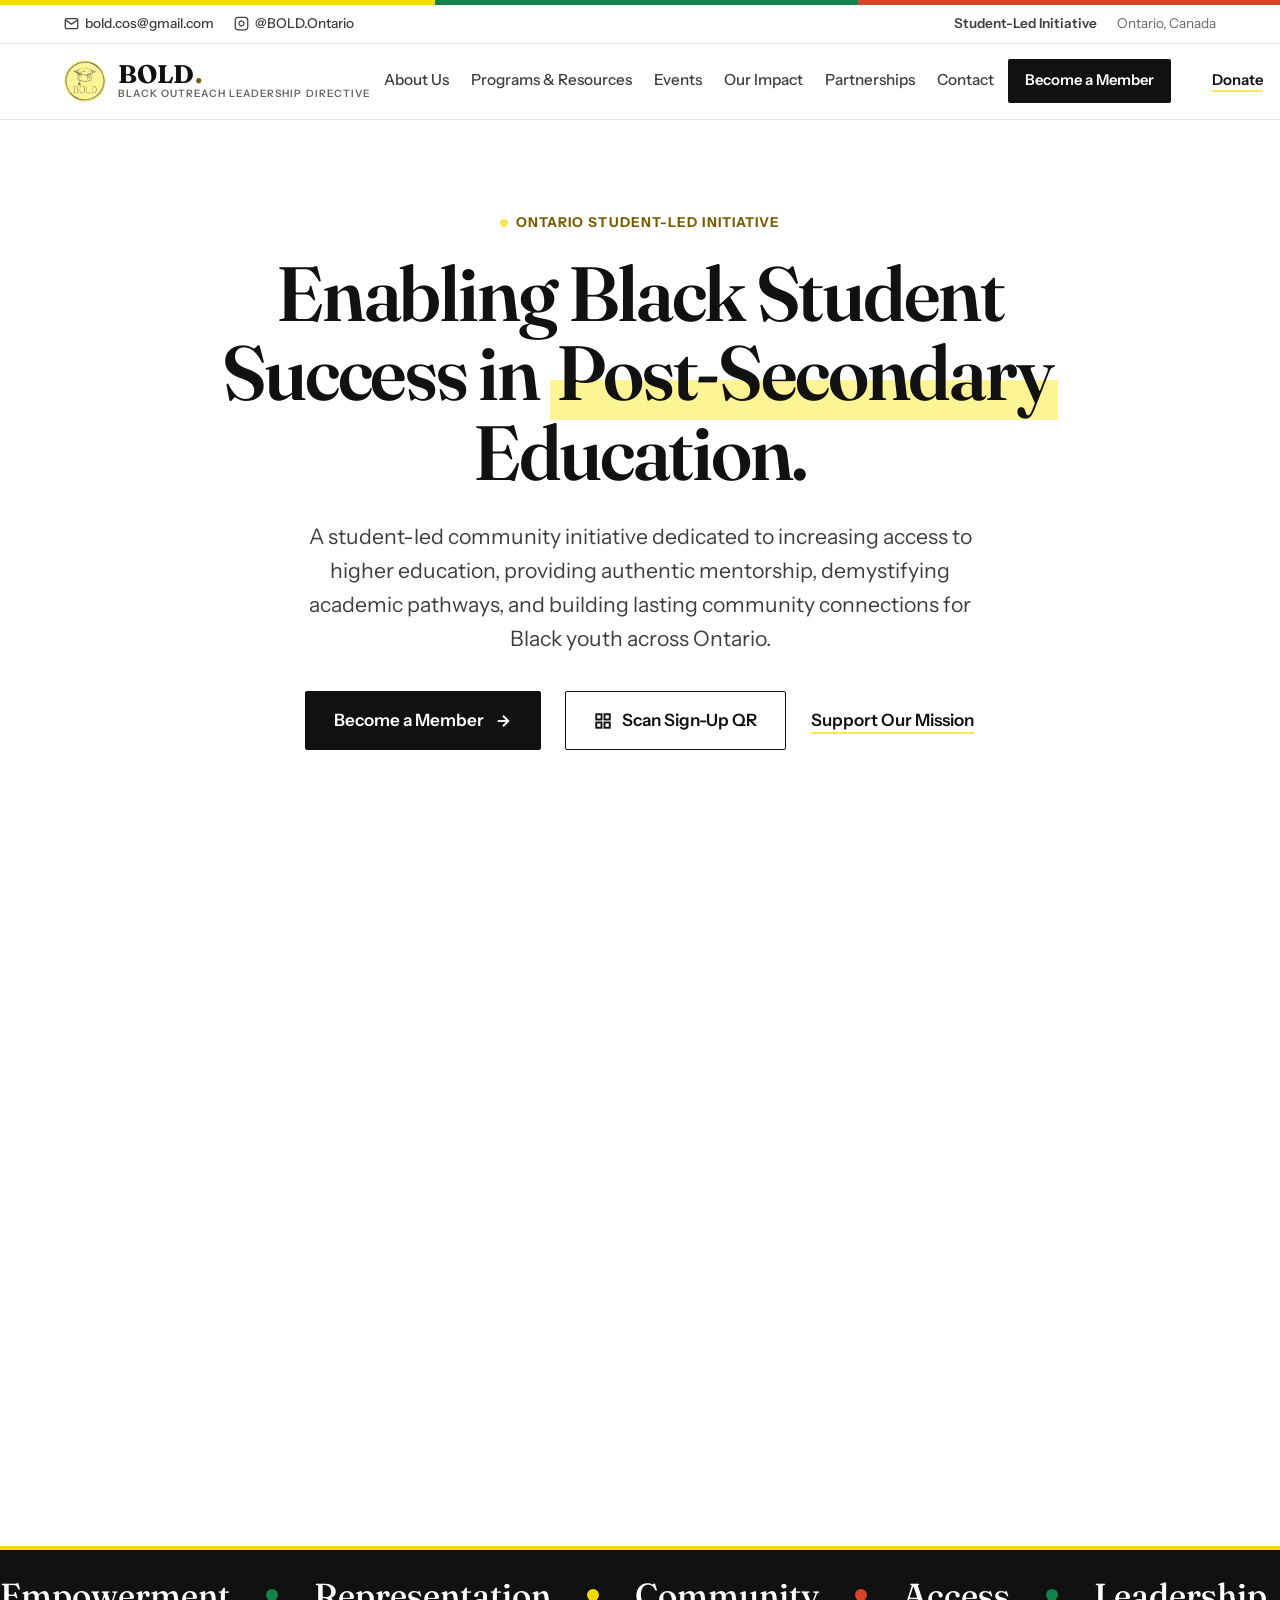
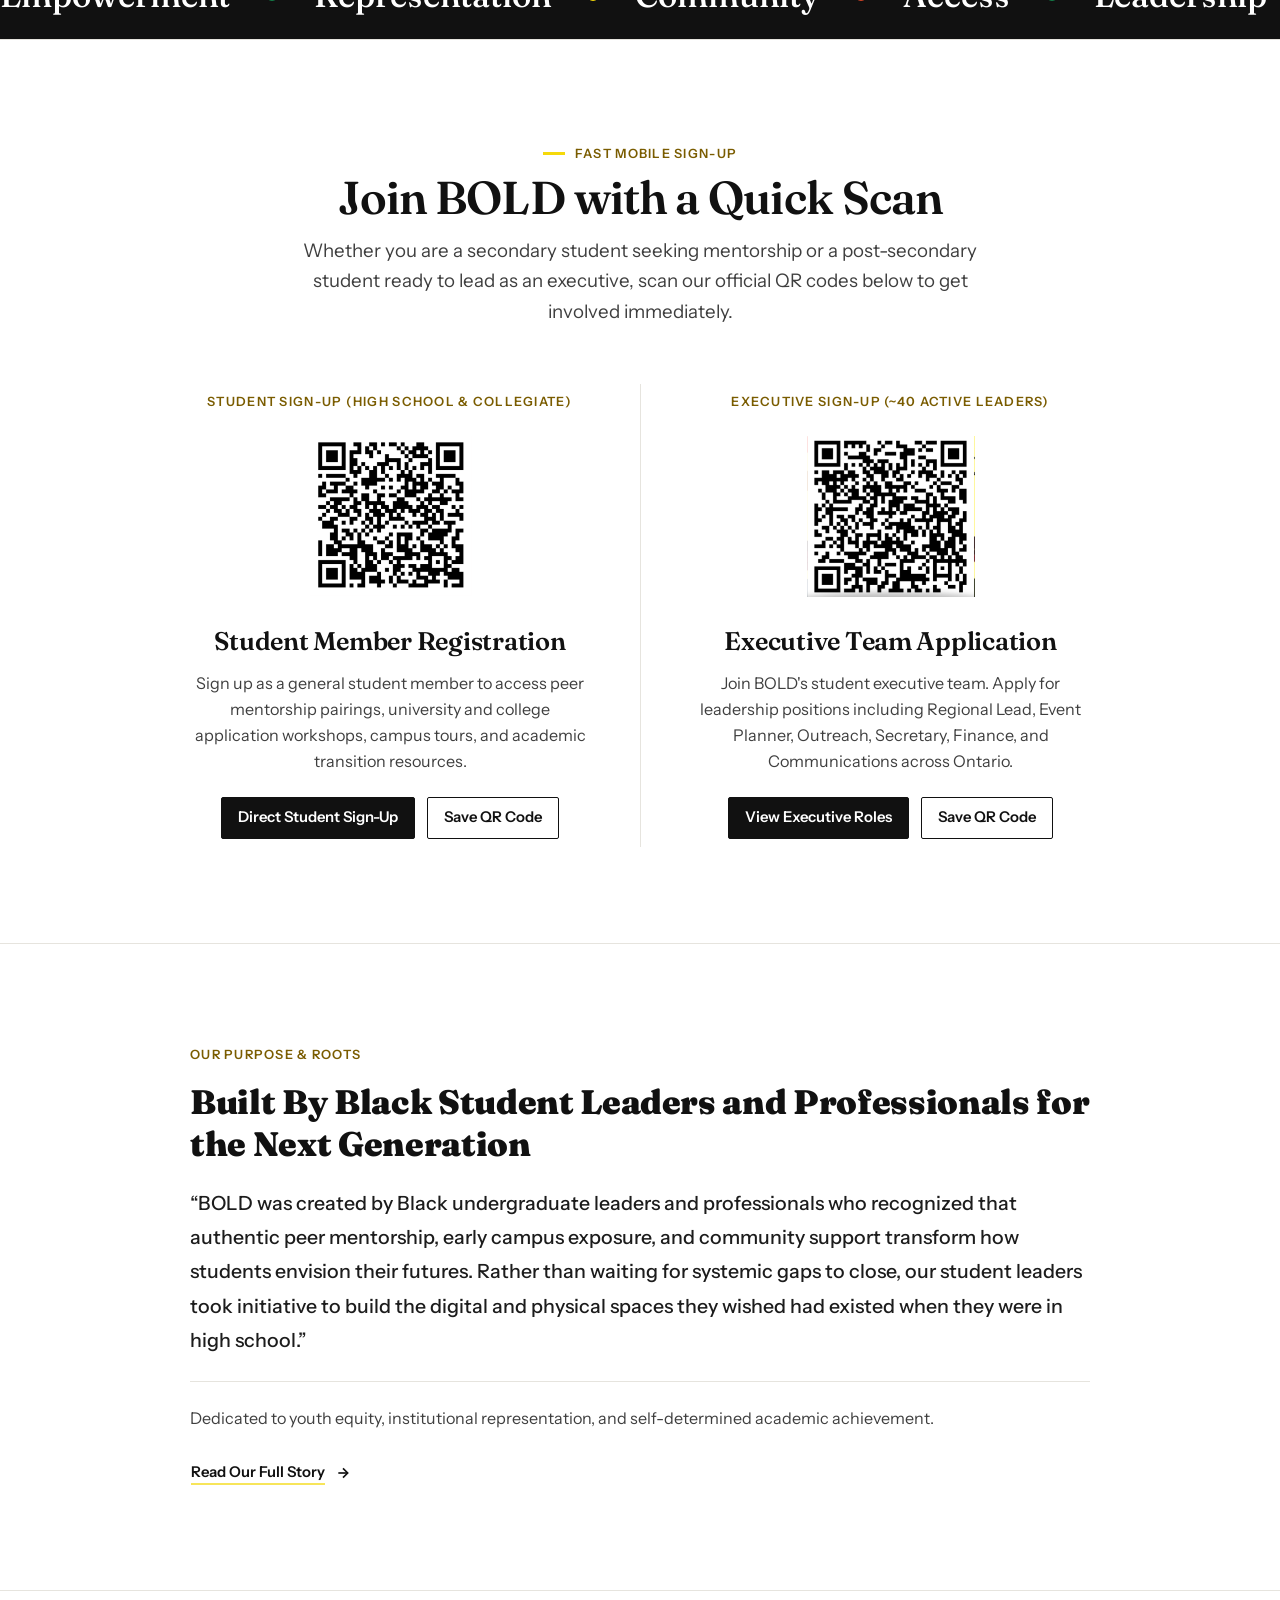
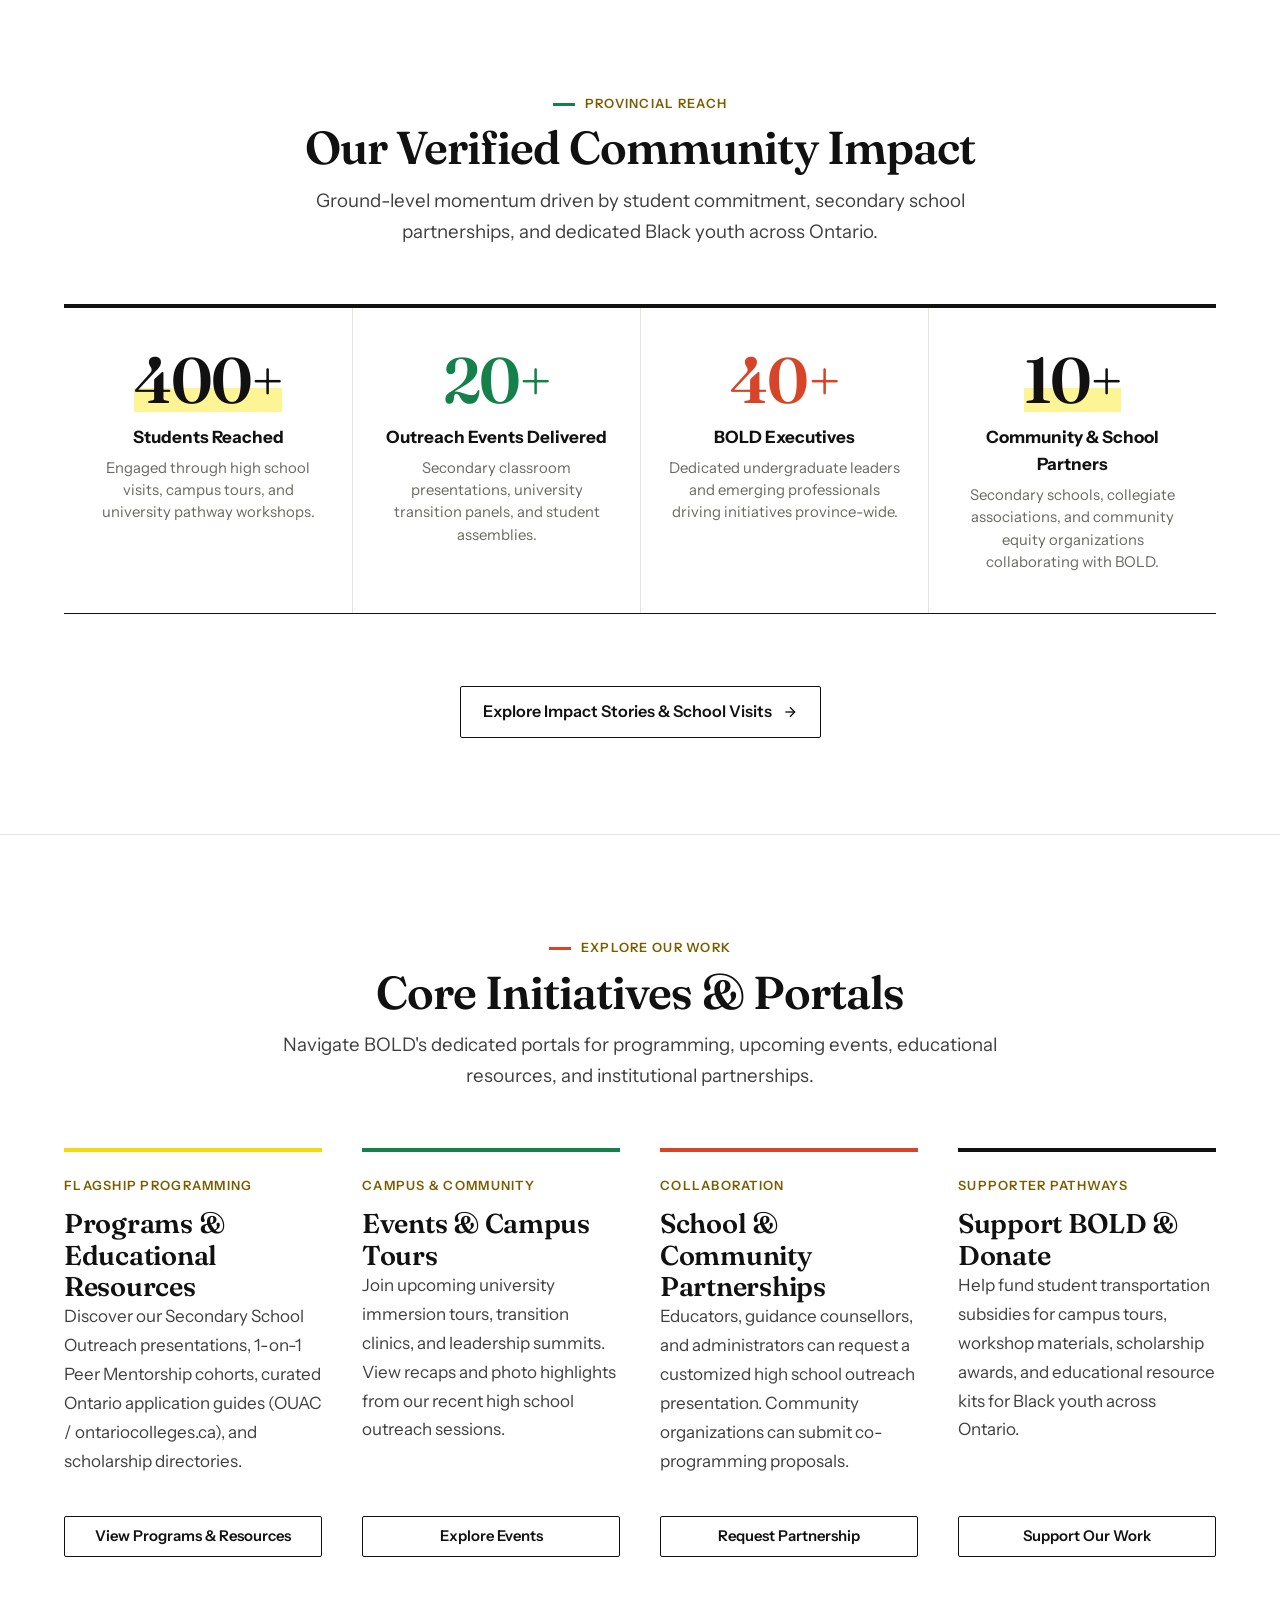
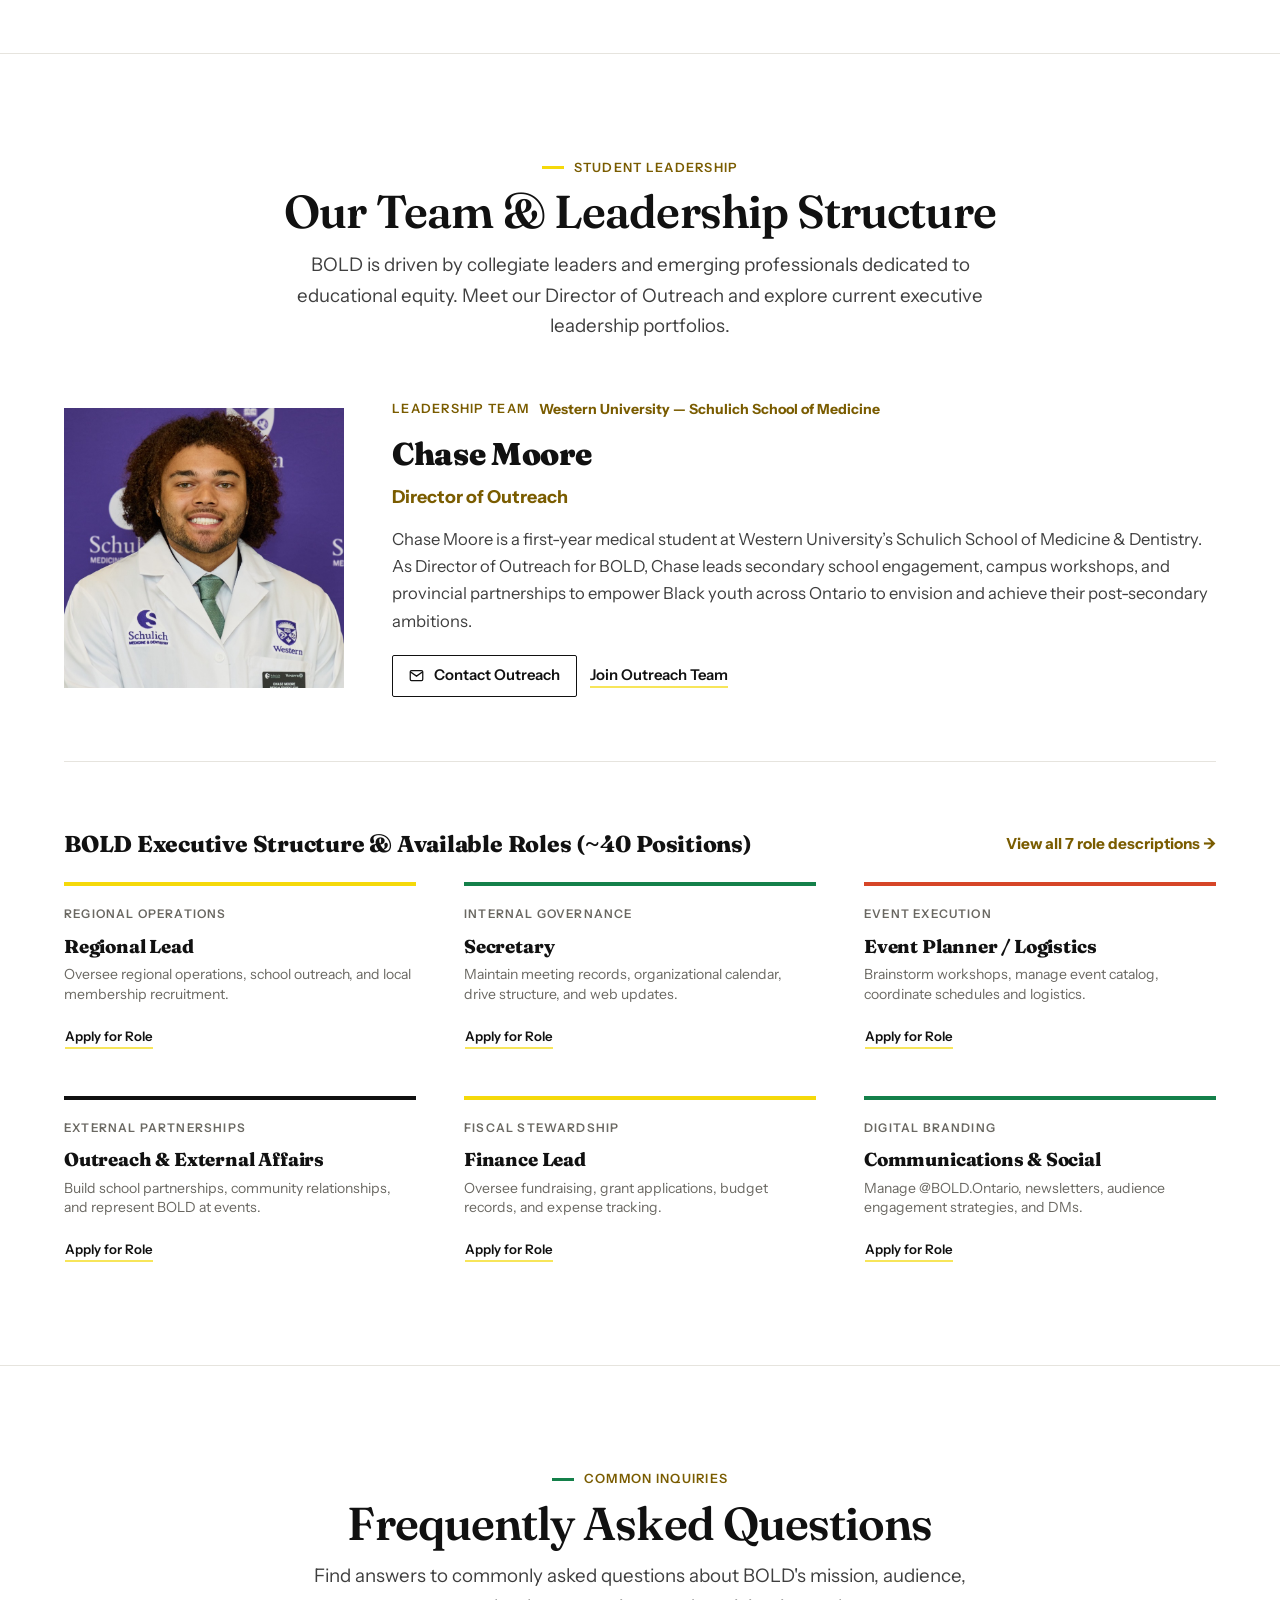
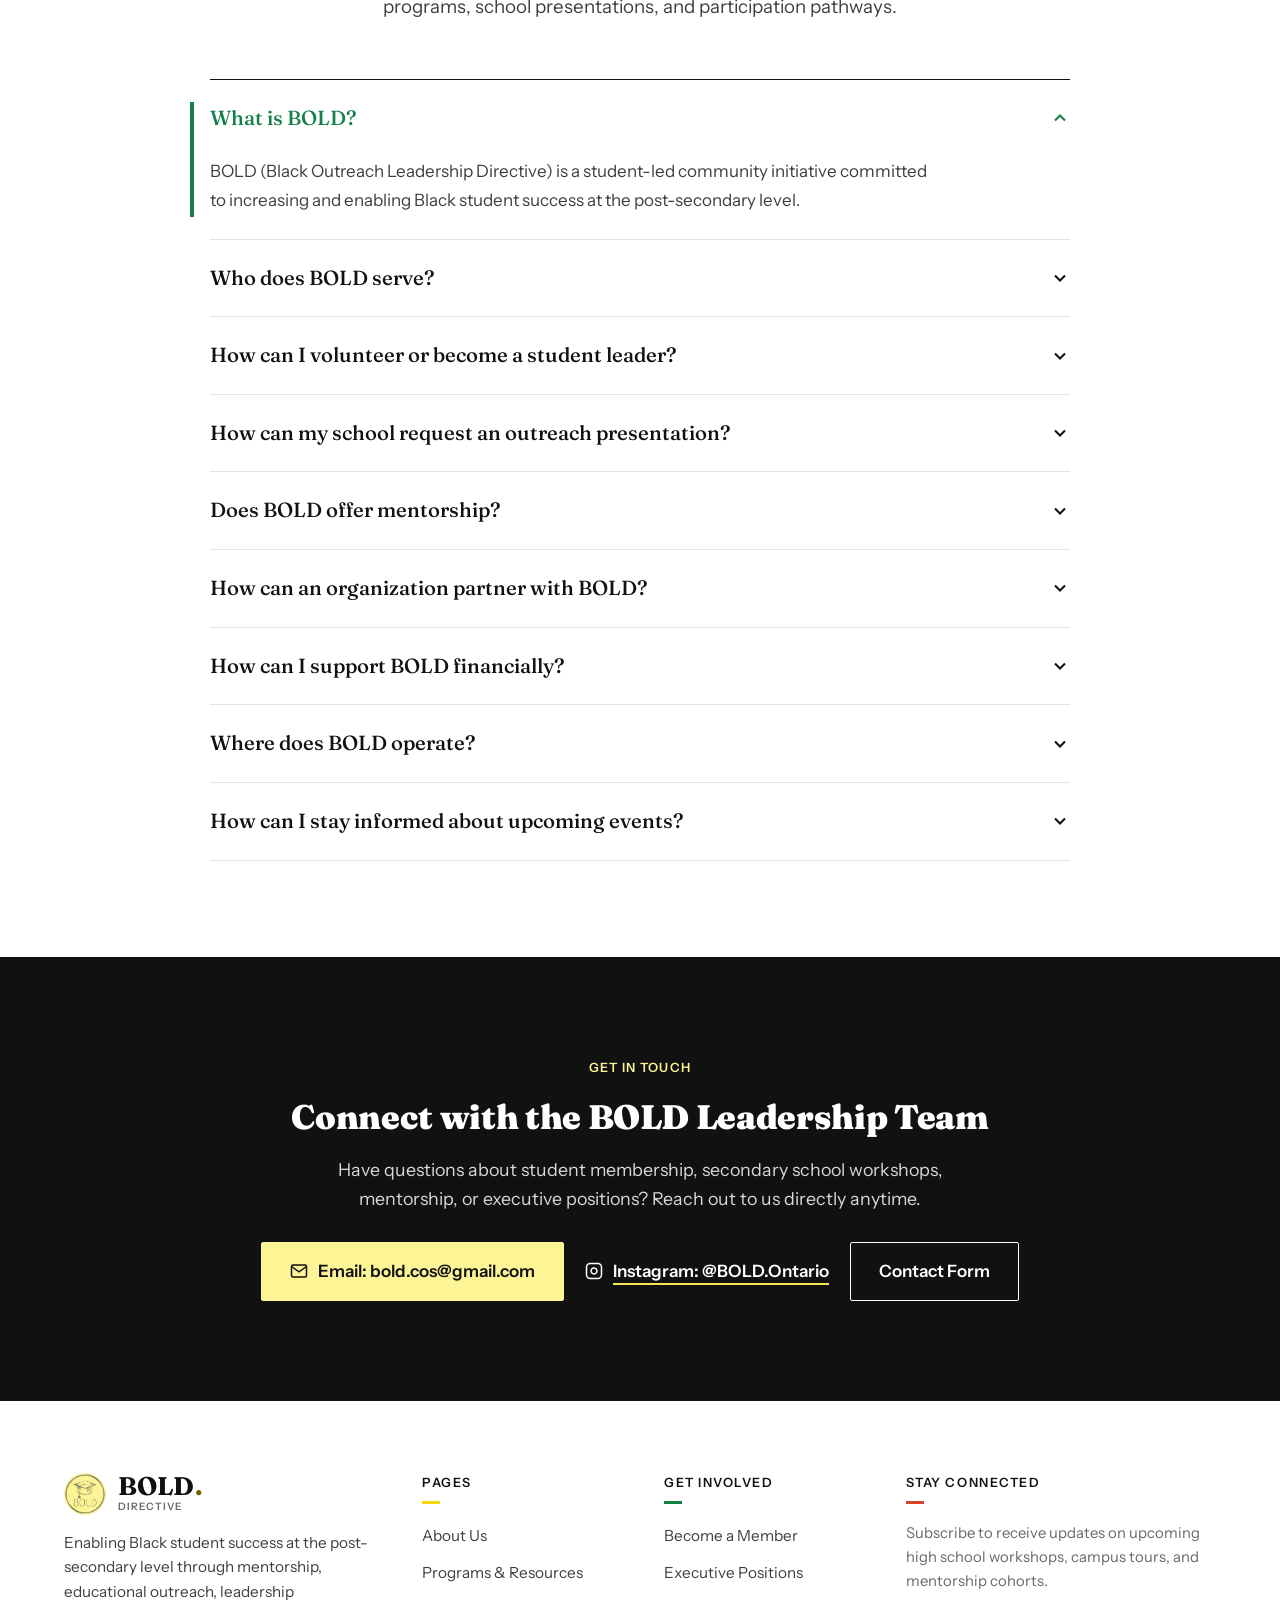
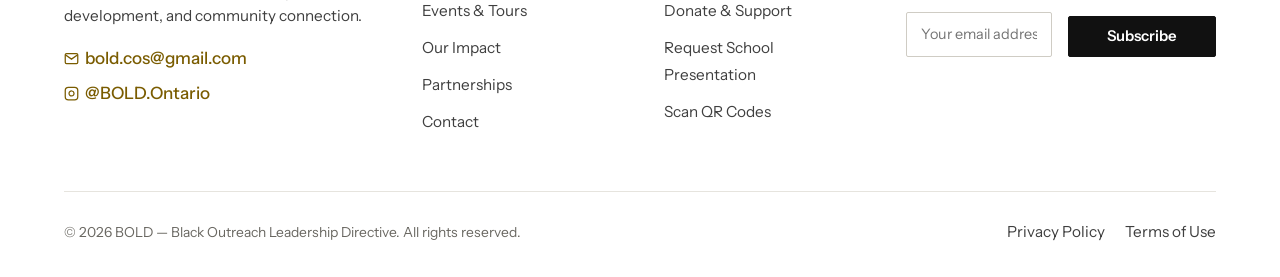
==== commit a14c94d2: "Fix FAQ accordion, add colour accents and motion - FAQ: wire up click handlers for FAQs written dire" ====
--- a/index.html
+++ b/index.html
@@ -157,6 +157,14 @@
       </div>
     </section>
 
+    <!-- Core values ticker -->
+    <div class="values-ticker" aria-hidden="true">
+      <div class="values-ticker-track">
+        <div class="values-ticker-group"><span>Empowerment</span><span class="ticker-dot" aria-hidden="true"></span><span>Representation</span><span class="ticker-dot" aria-hidden="true"></span><span>Community</span><span class="ticker-dot" aria-hidden="true"></span><span>Access</span><span class="ticker-dot" aria-hidden="true"></span><span>Leadership</span><span class="ticker-dot" aria-hidden="true"></span><span>Collaboration</span><span class="ticker-dot" aria-hidden="true"></span></div>
+        <div class="values-ticker-group"><span>Empowerment</span><span class="ticker-dot" aria-hidden="true"></span><span>Representation</span><span class="ticker-dot" aria-hidden="true"></span><span>Community</span><span class="ticker-dot" aria-hidden="true"></span><span>Access</span><span class="ticker-dot" aria-hidden="true"></span><span>Leadership</span><span class="ticker-dot" aria-hidden="true"></span><span>Collaboration</span><span class="ticker-dot" aria-hidden="true"></span></div>
+      </div>
+    </div>
+
     <!-- Prominent QR Codes Sign-Up Section -->
     <section class="qr-codes-section" id="qr-signup">
       <div class="container">
@@ -557,7 +565,7 @@
     </section>
 
     <!-- Prominent Contact Call to Action Strip -->
-    <section class="section section-dark">
+    <section class="section section-dark band-ink">
       <div class="container">
         <div style="text-align: center; max-width: 900px; margin: 0 auto;">
           <span class="badge badge-yellow" style="margin-bottom: 12px;">Get In Touch</span>
@@ -695,5 +703,6 @@
 
   <script src="js/data.js"></script>
   <script src="js/app.js"></script>
+  <script src="js/motion.js"></script>
 </body>
 </html>
--- a/css/style.css
+++ b/css/style.css
@@ -40,6 +40,14 @@
   --text-dark: #111111;
   --text-yellow: #7A5C00;
 
+  /* Accent palette — sits alongside the yellow + black brand colours */
+  --accent-yellow: #F5D90A;       /* saturated yellow for rules and shapes */
+  --accent-green: #14804A;
+  --accent-green-soft: #E3F4EA;
+  --accent-red: #D64527;
+  --accent-red-soft: #FCE9E3;
+  --accent-ink: #111111;
+
   /* State */
   --success: #0F7A4F;
   --success-bg: #E8F5EE;
@@ -1532,14 +1540,27 @@
 }
 .faq-item.open .faq-icon { transform: rotate(180deg); }
 .faq-answer {
-  display: none;
-  padding: 0 0 24px;
+  display: grid;
+  grid-template-rows: 0fr;
+  transition: grid-template-rows 320ms ease;
   font-size: 1rem;
   color: var(--text-secondary);
   line-height: 1.7;
   max-width: 720px;
 }
-.faq-item.open .faq-answer { display: block; }
+.faq-answer-inner {
+  overflow: hidden;
+  min-height: 0;
+}
+.faq-answer-inner::after {
+  content: "";
+  display: block;
+  height: 24px;
+}
+.faq-item.open .faq-answer {
+  grid-template-rows: 1fr;
+}
+.faq-question:hover { color: var(--accent-green); }
 
 /* --- Newsletter --- */
 .newsletter-strip {
@@ -1847,3 +1868,328 @@
   .modal-dialog { padding: 32px 22px; }
   .footer-grid { grid-template-columns: 1fr; }
 }
+
+
+/* ==========================================================================
+   Colour accents
+   ========================================================================== */
+
+/* Tri-colour stripe at the very top of every page */
+body::before {
+  content: "";
+  display: block;
+  height: 5px;
+  background: linear-gradient(90deg,
+    var(--accent-yellow) 0 34%, var(--accent-green) 34% 67%, var(--accent-red) 67% 100%);
+}
+
+/* Section eyebrows get a short coloured dash */
+span.section-subtitle,
+.section-header .badge {
+  display: inline-flex !important;
+  align-items: center;
+  gap: 10px;
+}
+span.section-subtitle::before,
+.section-header .badge::before {
+  content: "";
+  width: 22px;
+  height: 3px;
+  background: var(--accent-yellow);
+  display: inline-block;
+}
+.section:nth-of-type(3n+1) .section-header .badge::before,
+.section:nth-of-type(3n+1) span.section-subtitle::before { background: var(--accent-green); }
+.section:nth-of-type(3n+2) .section-header .badge::before,
+.section:nth-of-type(3n+2) span.section-subtitle::before { background: var(--accent-red); }
+
+/* Card rules and icons cycle through yellow / green / red / black */
+:is(.pillar-card, .value-card, .program-card, .role-card, .exec-role-card,
+    .team-placeholder-card, .branch-card, .team-card) {
+  border-top-width: 4px;
+  --card-accent: var(--accent-yellow);
+}
+:is(.pillar-card, .value-card, .program-card, .role-card, .exec-role-card,
+    .team-placeholder-card, .branch-card, .team-card):nth-child(4n+2) { --card-accent: var(--accent-green); }
+:is(.pillar-card, .value-card, .program-card, .role-card, .exec-role-card,
+    .team-placeholder-card, .branch-card, .team-card):nth-child(4n+3) { --card-accent: var(--accent-red); }
+:is(.pillar-card, .value-card, .program-card, .role-card, .exec-role-card,
+    .team-placeholder-card, .branch-card, .team-card):nth-child(4n+4) { --card-accent: var(--accent-ink); }
+:is(.pillar-card, .value-card, .program-card, .role-card, .exec-role-card,
+    .team-placeholder-card, .branch-card, .team-card) {
+  border-top-color: var(--card-accent);
+}
+.pillar-icon-box, .value-icon-box {
+  width: 48px;
+  height: 48px;
+  border-radius: 50%;
+  align-items: center;
+  justify-content: center;
+  background: var(--card-accent);
+  color: #fff;
+  transition: transform 300ms ease;
+}
+.pillar-card:nth-child(4n+1) .pillar-icon-box,
+.value-card:nth-child(4n+1) .value-icon-box { color: #111; }
+.pillar-card:hover .pillar-icon-box,
+.value-card:hover .value-icon-box { transform: rotate(-8deg) scale(1.08); }
+.exec-role-duty-item::before { background: var(--card-accent, #111); }
+
+/* Metric numbers in brand colours */
+.metric-card:nth-child(4n+1) .metric-number { color: #111; }
+.metric-card:nth-child(4n+2) .metric-number { color: var(--accent-green); }
+.metric-card:nth-child(4n+3) .metric-number { color: var(--accent-red); }
+.metric-card:nth-child(4n+4) .metric-number { color: #111; }
+.metric-card:nth-child(4n+1) .metric-number,
+.metric-card:nth-child(4n+4) .metric-number {
+  background: linear-gradient(transparent 62%, var(--brand-yellow) 62%);
+  display: inline-block;
+}
+.impact-metrics-grid { border-top: 4px solid #111; }
+
+/* Story + event accents */
+.story-card:nth-child(3n+2) .story-quote { border-left-color: var(--accent-green); }
+.story-card:nth-child(3n+3) .story-quote { border-left-color: var(--accent-red); }
+.event-card:nth-child(3n+2) .event-date-chip { background: var(--accent-green); color: #fff; }
+.event-card:nth-child(3n+3) .event-date-chip { background: var(--accent-red); color: #fff; }
+.badge-success { color: var(--accent-green); }
+
+/* FAQ: coloured marker on the open item */
+.faq-item { position: relative; transition: background 250ms ease; }
+.faq-item::before {
+  content: "";
+  position: absolute;
+  left: -20px;
+  top: 22px;
+  width: 4px;
+  height: 0;
+  background: var(--accent-green);
+  transition: height 300ms ease;
+}
+.faq-item.open::before { height: calc(100% - 44px); }
+.faq-item.open .faq-question { color: var(--accent-green); }
+.faq-item.open .faq-icon { color: var(--accent-green); }
+
+/* Hero: offset colour blocks behind the photo */
+.hero-featured-showcase { position: relative; isolation: isolate; }
+.hero-featured-showcase::before,
+.hero-featured-showcase::after {
+  content: "";
+  position: absolute;
+  z-index: -1;
+}
+.hero-featured-showcase::before {
+  top: -18px;
+  right: -18px;
+  width: 42%;
+  height: 55%;
+  background: var(--brand-yellow);
+}
+.hero-featured-showcase::after {
+  top: 52%;
+  left: -18px;
+  width: 22%;
+  height: 32%;
+  background: var(--accent-green);
+}
+
+/* Ink band: black section with yellow highlights */
+.band-ink {
+  --text-white: #FFFFFF;
+  --text-primary: #F4F4F4;
+  --text-secondary: #D8D8D8;
+  --text-muted: #A9A9A9;
+  --bold-yellow: var(--brand-yellow);
+  background: #111111;
+  color: #fff;
+  border-top: none !important;
+}
+.band-ink .btn-primary { background: var(--brand-yellow); color: #111; border-color: var(--brand-yellow); }
+.band-ink .btn-primary:hover { background: #fff; border-color: #fff; }
+.band-ink .btn-secondary { color: #fff; border-color: #fff; }
+.band-ink .btn-secondary:hover { background: #fff; color: #111; }
+.band-ink .btn-outline-yellow { color: #fff; }
+.band-ink .btn-outline-yellow:hover { text-decoration-color: #fff; }
+
+/* Values ticker */
+.values-ticker {
+  background: #111;
+  color: #fff;
+  overflow: hidden;
+  padding: 18px 0;
+  border-top: 4px solid var(--accent-yellow);
+}
+.values-ticker-track {
+  display: flex;
+  width: max-content;
+  animation: ticker 32s linear infinite;
+}
+.values-ticker:hover .values-ticker-track { animation-play-state: paused; }
+.values-ticker-group {
+  display: flex;
+  align-items: center;
+  gap: 36px;
+  padding-right: 36px;
+  font-family: var(--font-display);
+  font-size: clamp(1.4rem, 2.6vw, 2.1rem);
+  font-weight: 500;
+  white-space: nowrap;
+}
+.ticker-dot {
+  width: 12px;
+  height: 12px;
+  border-radius: 50%;
+  background: var(--accent-yellow);
+  flex-shrink: 0;
+}
+.values-ticker-group .ticker-dot:nth-of-type(3n+2) { background: var(--accent-green); }
+.values-ticker-group .ticker-dot:nth-of-type(3n+3) { background: var(--accent-red); }
+@keyframes ticker {
+  from { transform: translateX(0); }
+  to { transform: translateX(-50%); }
+}
+
+/* Footer accent */
+.site-footer { border-top: 4px solid #111; }
+.footer-heading::after {
+  content: "";
+  display: block;
+  width: 18px;
+  height: 3px;
+  margin-top: 8px;
+  background: var(--accent-yellow);
+}
+.footer-grid > :nth-child(3) .footer-heading::after { background: var(--accent-green); }
+.footer-grid > :nth-child(4) .footer-heading::after { background: var(--accent-red); }
+
+/* ==========================================================================
+   Motion
+   ========================================================================== */
+
+.scroll-progress {
+  position: fixed;
+  top: 0;
+  left: 0;
+  right: 0;
+  height: 3px;
+  background: linear-gradient(90deg, var(--accent-yellow), var(--accent-green), var(--accent-red));
+  transform-origin: 0 50%;
+  transform: scaleX(0);
+  z-index: 3000;
+  pointer-events: none;
+}
+
+.site-header { transition: box-shadow 250ms ease, background 250ms ease; }
+.site-header.is-scrolled { box-shadow: 0 6px 24px -12px rgba(0, 0, 0, 0.25); }
+
+/* Underline grows in on nav hover */
+.nav-link::after {
+  content: "";
+  position: absolute;
+  left: 0;
+  right: 0;
+  bottom: -2px;
+  height: 2px;
+  background: var(--accent-yellow);
+  transform: scaleX(0);
+  transform-origin: left;
+  transition: transform 250ms ease;
+}
+.nav-link:hover::after { transform: scaleX(1); }
+.nav-link.active::after { transform: scaleX(1); }
+.nav-link.active { border-bottom-color: transparent; }
+
+/* Buttons: lift + arrow nudge */
+.btn { transition: background 200ms ease, color 200ms ease, border-color 200ms ease, transform 200ms ease; }
+.btn:hover { transform: translateY(-2px); }
+.btn:active { transform: translateY(0); }
+.btn svg { transition: transform 200ms ease; }
+.btn:hover svg { transform: translateX(3px); }
+.btn-primary:hover { box-shadow: 4px 4px 0 #111; border-color: #111; }
+
+/* Image hover zoom */
+.event-image img { transition: transform 600ms ease; }
+.event-card:hover .event-image img { transform: scale(1.05); }
+.hero-featured-showcase img,
+.about-grid img { transition: transform 700ms ease; }
+
+
+/* Card hover: accent rule thickens */
+:is(.pillar-card, .value-card, .program-card, .role-card, .exec-role-card,
+    .team-placeholder-card, .branch-card, .team-card) {
+  transition: border-top-width 200ms ease, padding-top 200ms ease;
+}
+:is(.pillar-card, .value-card, .program-card, .role-card, .exec-role-card,
+    .team-placeholder-card, .branch-card, .team-card):hover {
+  border-top-width: 8px;
+  padding-top: 16px;
+}
+
+/* Pulsing dot */
+.pulse-indicator { animation: pulseDot 2s ease-in-out infinite; }
+@keyframes pulseDot {
+  0%, 100% { box-shadow: 0 0 0 0 rgba(245, 217, 10, 0.6); }
+  50% { box-shadow: 0 0 0 7px rgba(245, 217, 10, 0); }
+}
+
+/* Hero entrance (runs once on load) */
+.motion-ready .hero-header-center > *,
+.motion-ready .section:first-of-type .container > .section-title,
+.motion-ready .section:first-of-type .container > .section-description {
+  animation: riseIn 800ms cubic-bezier(0.2, 0.7, 0.2, 1) both;
+}
+.motion-ready .hero-header-center > :nth-child(2) { animation-delay: 100ms; }
+.motion-ready .hero-header-center > :nth-child(3) { animation-delay: 220ms; }
+.motion-ready .hero-header-center > :nth-child(4) { animation-delay: 340ms; }
+.motion-ready .section:first-of-type .container > .section-description { animation-delay: 150ms; }
+.motion-ready .hero-title .highlight-word {
+  background-size: 0% 100%;
+  background-repeat: no-repeat;
+  animation: markerSweep 900ms 650ms cubic-bezier(0.6, 0, 0.2, 1) forwards;
+}
+@keyframes riseIn {
+  from { opacity: 0; transform: translateY(28px); }
+  to { opacity: 1; transform: none; }
+}
+@keyframes markerSweep {
+  to { background-size: 100% 100%; }
+}
+
+/* Scroll reveal (classes added by js/motion.js) */
+.motion-ready .reveal {
+  opacity: 0;
+  transform: translateY(36px);
+  transition:
+    opacity 700ms cubic-bezier(0.2, 0.7, 0.2, 1) var(--reveal-delay, 0ms),
+    transform 700ms cubic-bezier(0.2, 0.7, 0.2, 1) var(--reveal-delay, 0ms),
+    border-top-width 200ms ease, padding-top 200ms ease;
+}
+.motion-ready .reveal.is-visible {
+  opacity: 1;
+  transform: none;
+}
+.motion-ready img.reveal,
+.motion-ready .hero-featured-showcase.reveal {
+  transform: none;
+  clip-path: inset(0 0 100% 0);
+  transition: clip-path 1000ms cubic-bezier(0.6, 0, 0.2, 1) var(--reveal-delay, 0ms), opacity 400ms ease;
+}
+.motion-ready img.reveal.is-visible,
+.motion-ready .hero-featured-showcase.reveal.is-visible {
+  clip-path: inset(-40px -40px -40px -40px);
+}
+
+@media (max-width: 768px) {
+  .hero-featured-showcase::before { top: -10px; right: -10px; }
+  .hero-featured-showcase::after { left: -10px; top: 18%; height: 26%; }
+  .faq-item::before { left: -10px; }
+}
+
+@media (prefers-reduced-motion: reduce) {
+  *, *::before, *::after {
+    animation-duration: 0.01ms !important;
+    animation-iteration-count: 1 !important;
+    transition-duration: 0.01ms !important;
+  }
+  .values-ticker-track { animation: none; }
+}
